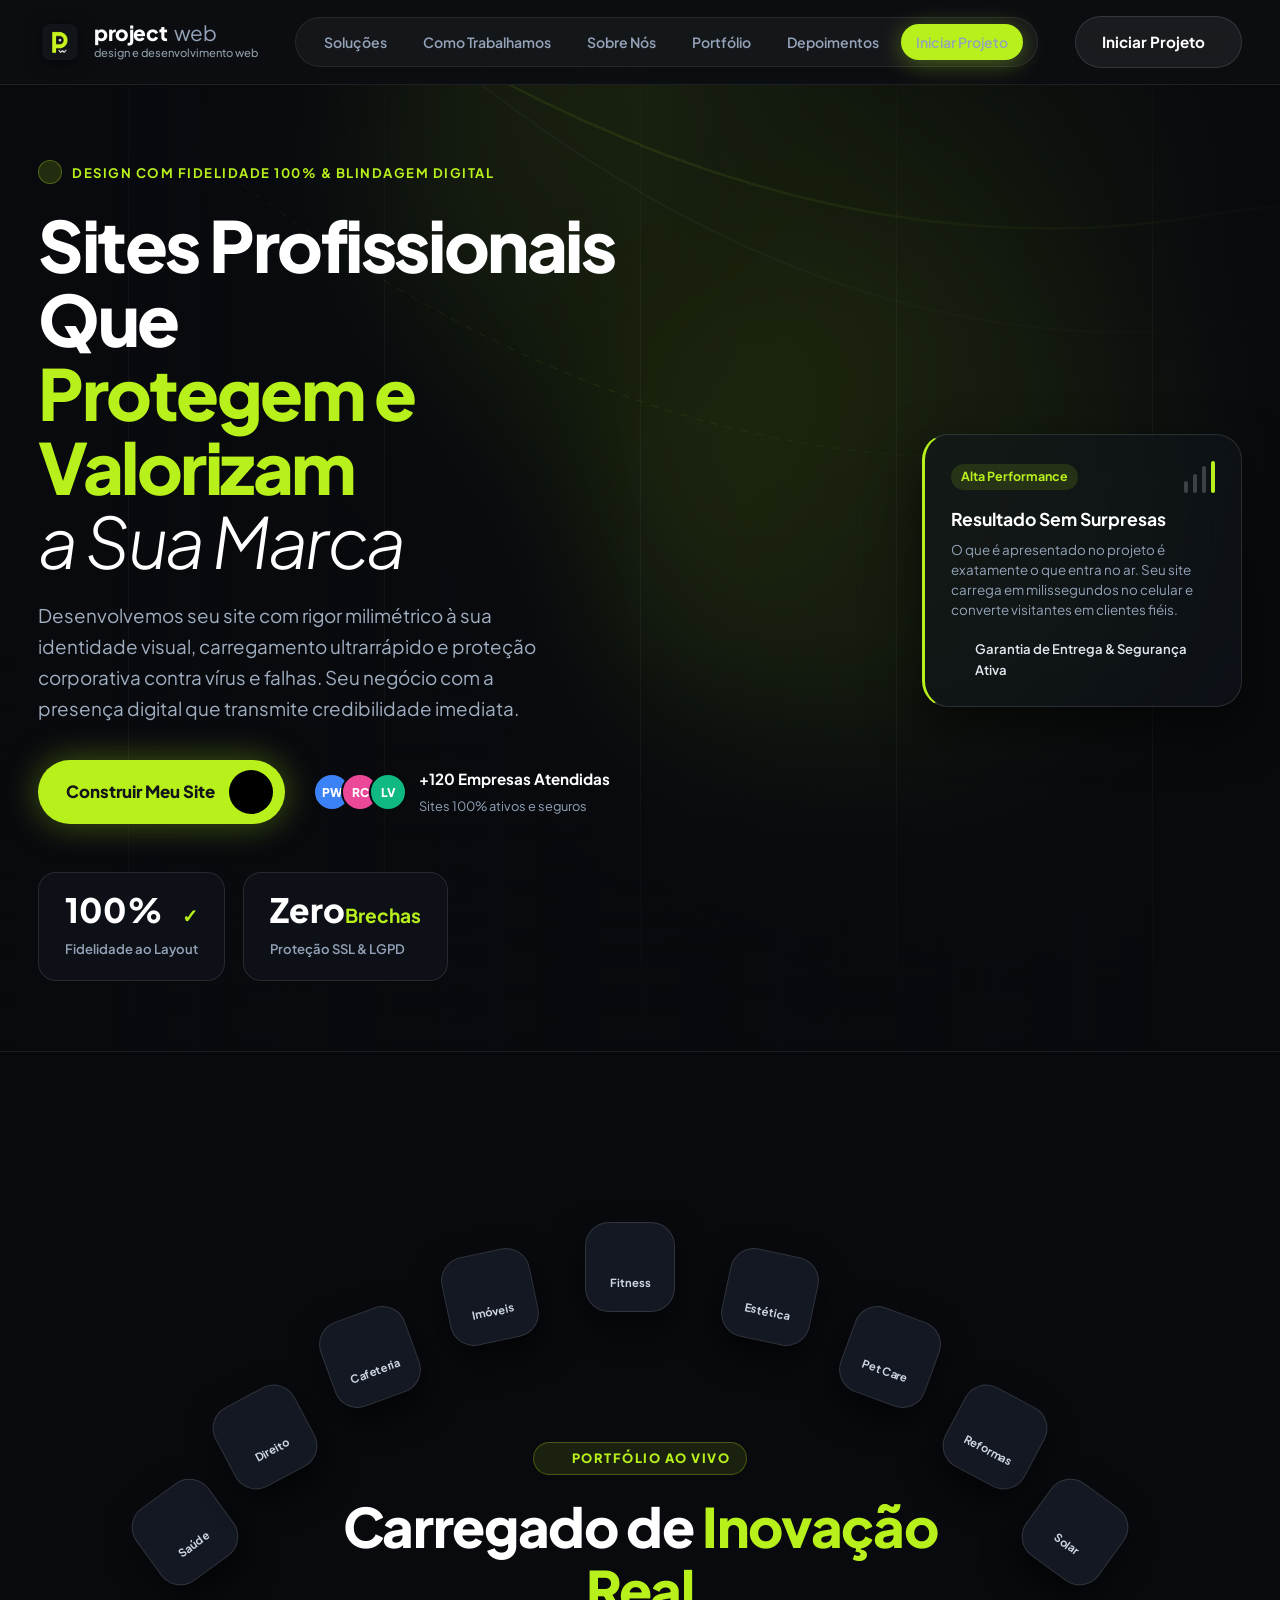
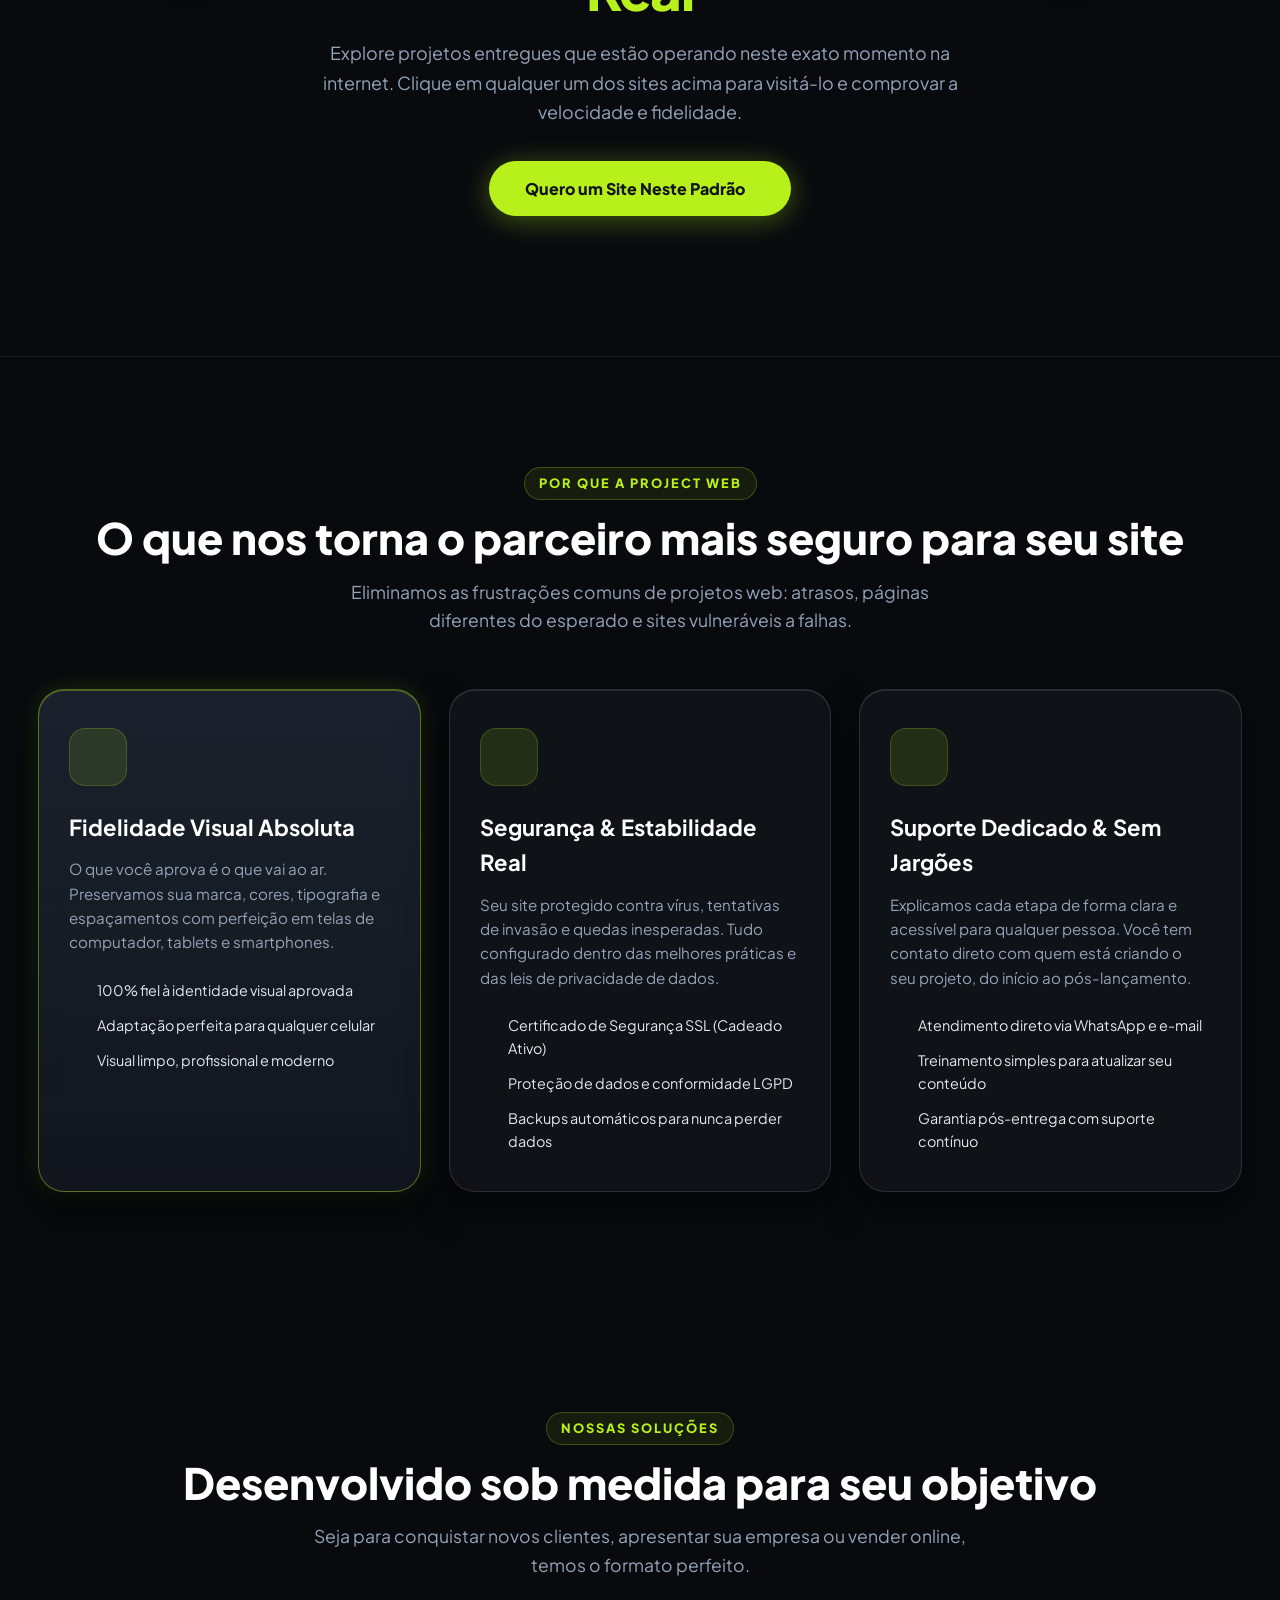
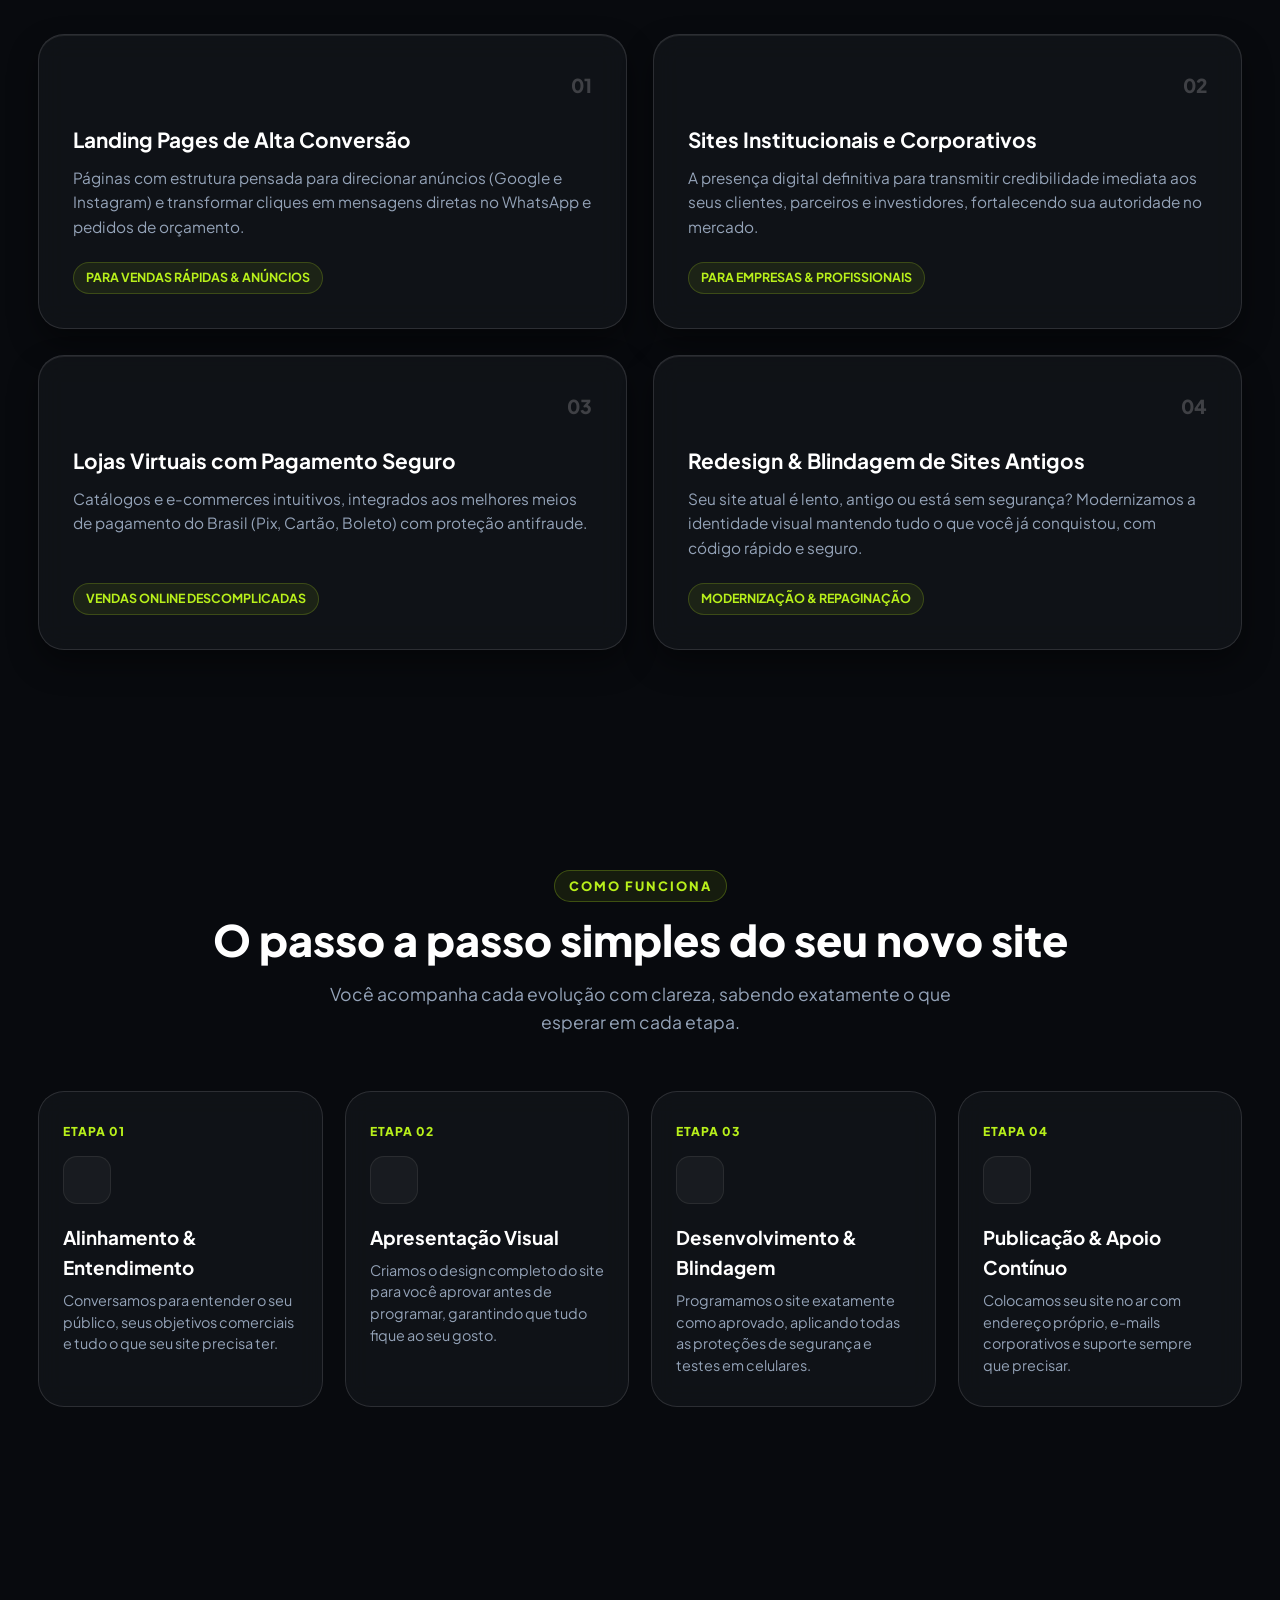
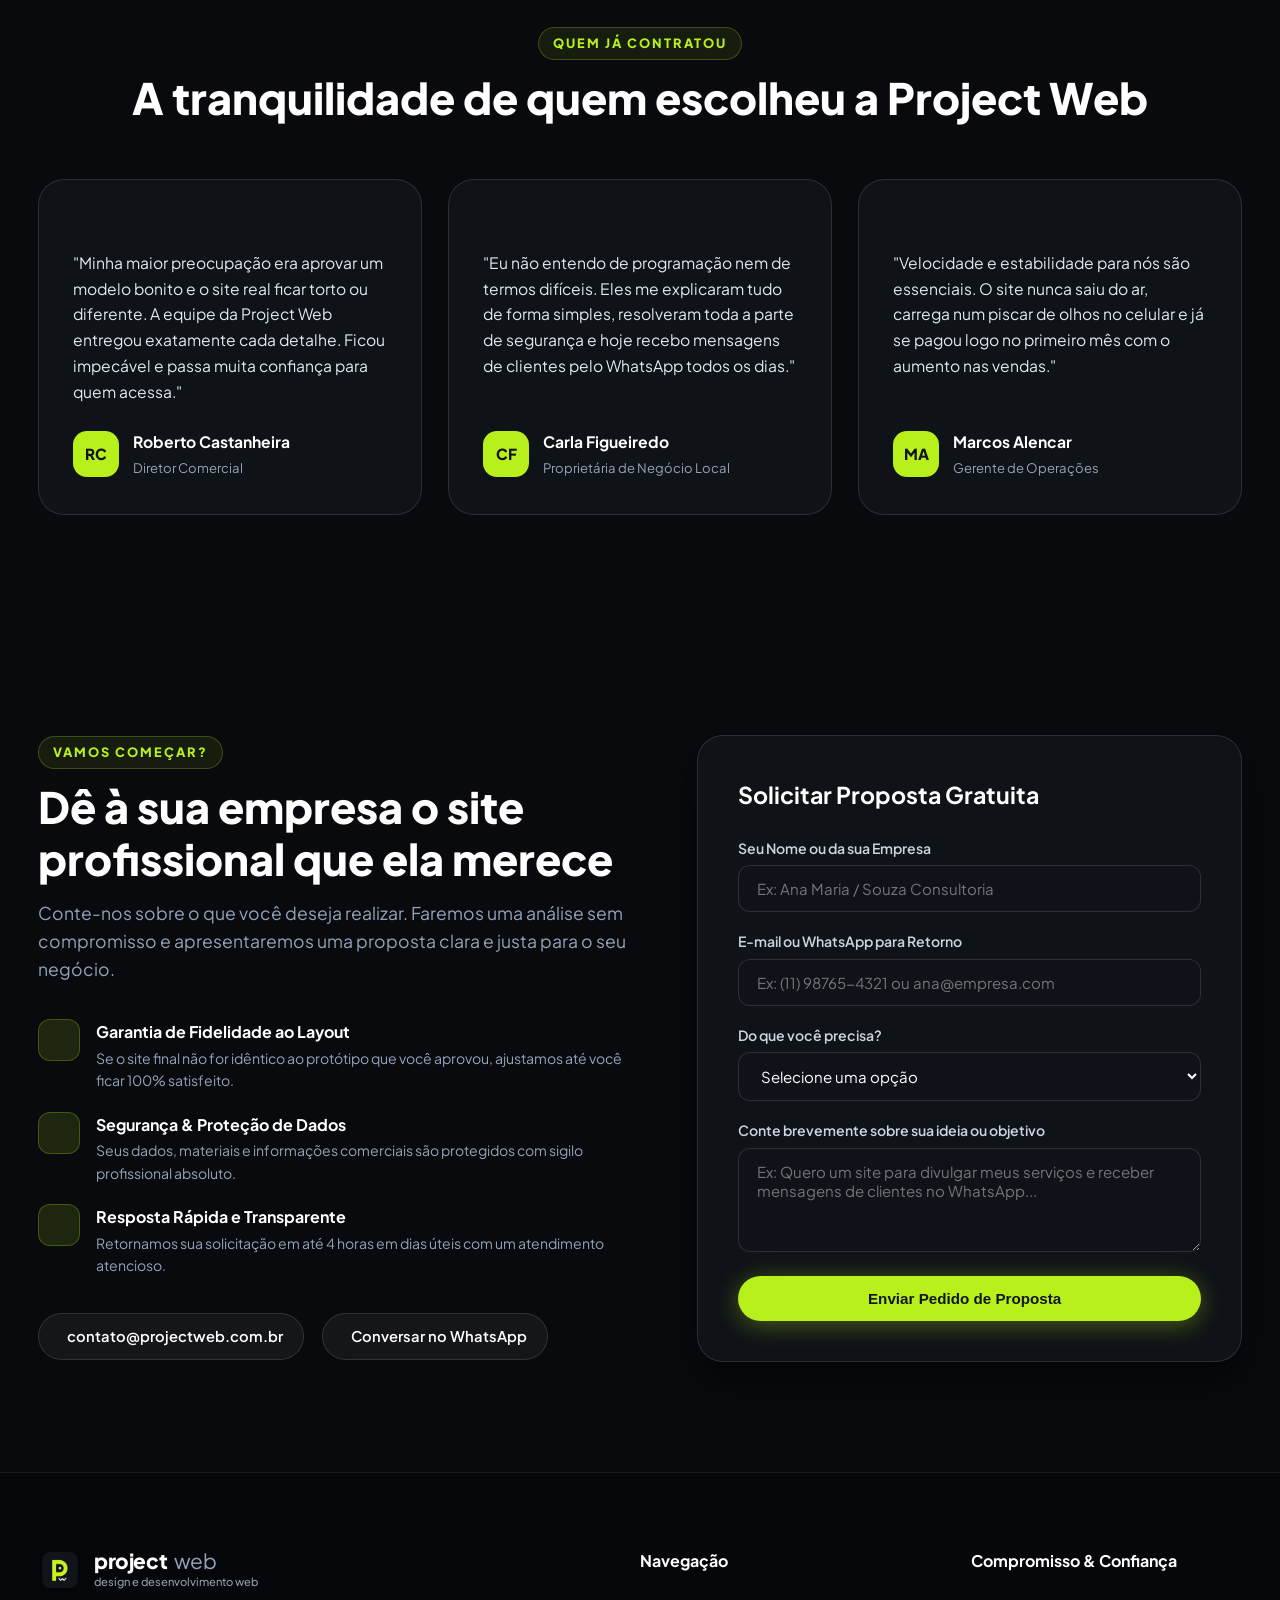
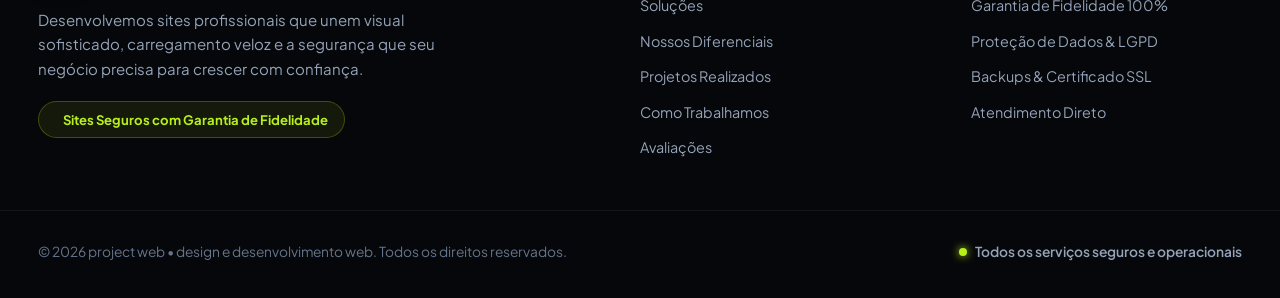
==== index.html @ ffaa4747 "Initial commit: project web portfolio and interactive demos" ====
<!DOCTYPE html>
<html lang="pt-BR">
<head>
  <meta charset="UTF-8">
  <meta name="viewport" content="width=device-width, initial-scale=1.0">
  <title>project web | design e desenvolvimento web</title>
  <meta name="description" content="Project Web - Sites e plataformas com alta performance, fidelidade visual e segurança.">
  <link rel="icon" type="image/png" href="logo.png">
  <link rel="preconnect" href="https://fonts.googleapis.com">
  <link rel="preconnect" href="https://fonts.gstatic.com" crossorigin>
  <link href="https://fonts.googleapis.com/css2?family=Plus+Jakarta+Sans:ital,wght@0,300;0,400;0,500;0,600;0,700;0,800;1,300;1,400&display=swap" rel="stylesheet">
  <link rel="stylesheet" href="style.css">
  <script src="https://unpkg.com/lucide@latest"></script>
</head>
<body>
  <header class="navbar">
    <div class="container nav-container">
      <a href="#" class="brand-logo">
        <div class="logo-badge">
          <img src="logo.png" alt="project web logo">
        </div>
        <div class="logo-info">
          <span class="logo-title">project <span>web</span></span>
          <span class="logo-sub">design e desenvolvimento web</span>
        </div>
      </a>

      <nav class="nav-pill-group" id="navMenu">
        <a href="#solucoes">Soluções</a>
        <a href="#metodologia">Como Trabalhamos</a>
        <a href="#compromisso">Sobre Nós</a>
        <a href="#sites-reais">Portfólio</a>
        <a href="#depoimentos">Depoimentos</a>
        <a href="#contato" class="btn btn-lime mobile-only">Iniciar Projeto</a>
      </nav>

      <div class="nav-actions">
        <a href="#contato" class="btn btn-glass desktop-only">
          <span>Iniciar Projeto</span>
          <i data-lucide="arrow-up-right"></i>
        </a>
        <button class="mobile-toggle" id="mobileToggle" aria-label="Abrir Menu">
          <i data-lucide="menu"></i>
        </button>
      </div>
    </div>
  </header>

  <main>
    <section class="hero-flux-section">
      <div class="hero-flux-bg"></div>
      <div class="flux-vertical-lines">
        <div class="v-line"></div>
        <div class="v-line"></div>
        <div class="v-line"></div>
        <div class="v-line"></div>
        <div class="v-line"></div>
      </div>

      <div class="container hero-flux-container">
        <div class="hero-left-column">
          <div class="hero-tag-pill">
            <span class="tag-icon-circle"><i data-lucide="shield-check" style="width: 14px; height: 14px;"></i></span>
            <span>Design com Fidelidade 100% & Blindagem Digital</span>
          </div>

          <h1 class="hero-big-title">
            Sites Profissionais Que <br>
            <span class="text-lime">Protegem e Valorizam</span> <br>
            <span class="italic-accent">a Sua Marca</span>
          </h1>

          <p class="hero-flux-desc">
            Desenvolvemos seu site com rigor milimétrico à sua identidade visual, carregamento ultrarrápido e proteção corporativa contra vírus e falhas. Seu negócio com a presença digital que transmite credibilidade imediata.
          </p>

          <div class="hero-cta-row">
            <a href="#contato" class="btn-flux-primary">
              <span>Construir Meu Site</span>
              <span class="btn-flux-arrow">
                <i data-lucide="arrow-up-right"></i>
              </span>
            </a>

            <div class="clients-badge">
              <div class="avatar-stack">
                <div class="avatar-mini av-1">PW</div>
                <div class="avatar-mini av-2">RC</div>
                <div class="avatar-mini av-3">LV</div>
              </div>
              <div class="clients-badge-text">
                <strong>+120 Empresas Atendidas</strong>
                <span>Sites 100% ativos e seguros</span>
              </div>
            </div>
          </div>

          <div class="hero-flux-stats">
            <div class="flux-stat-card">
              <div class="stat-head">
                <span class="stat-val">100%</span>
                <span class="stat-symbol">✓</span>
              </div>
              <span class="stat-sub">Fidelidade ao Layout</span>
            </div>

            <div class="flux-stat-card">
              <div class="stat-head">
                <span class="stat-val">Zero</span>
                <span class="stat-symbol">Brechas</span>
              </div>
              <span class="stat-sub">Proteção SSL & LGPD</span>
            </div>
          </div>
        </div>

        <div class="hero-right-column">
          <div class="floating-impact-card">
            <div class="impact-header">
              <span class="impact-badge">Alta Performance</span>
              <div class="impact-bars">
                <div class="bar b-1"></div>
                <div class="bar b-2"></div>
                <div class="bar b-3"></div>
                <div class="bar b-4"></div>
              </div>
            </div>
            <h4>Resultado Sem Surpresas</h4>
            <p>O que é apresentado no projeto é exatamente o que entra no ar. Seu site carrega em milissegundos no celular e converte visitantes em clientes fiéis.</p>
            <div class="impact-indicator">
              <i data-lucide="shield-check" class="text-lime" style="width: 16px; height: 16px;"></i>
              <span>Garantia de Entrega & Segurança Ativa</span>
            </div>
          </div>
        </div>
      </div>
    </section>

    <canvas id="interactiveFluidCanvas"></canvas>

    <section id="sites-reais" class="arc-showcase-section">
      <div class="container arc-wrapper">
        <div class="arc-carousel" id="arcCarousel">
          <a href="exemplos/saude.html" target="_blank" rel="noopener noreferrer" class="arc-item" data-slot="1" style="top: 290px; left: 30px; transform: rotate(-36deg);">
            <img src="" alt="Saúde & Odontologia" id="arc-img-1">
            <div class="slot-placeholder">
              <i data-lucide="smile"></i>
              <span>Saúde</span>
            </div>
            <span class="item-tooltip">Ver Consultório Odonto ↗</span>
          </a>

          <a href="exemplos/advocacia.html" target="_blank" rel="noopener noreferrer" class="arc-item" data-slot="2" style="top: 195px; left: 110px; transform: rotate(-28deg);">
            <img src="" alt="Advocacia" id="arc-img-2">
            <div class="slot-placeholder">
              <i data-lucide="scale"></i>
              <span>Direito</span>
            </div>
            <span class="item-tooltip">Ver Advocacia & Consultoria ↗</span>
          </a>

          <a href="exemplos/gastronomia.html" target="_blank" rel="noopener noreferrer" class="arc-item" data-slot="3" style="top: 115px; left: 215px; transform: rotate(-20deg);">
            <img src="" alt="Gastronomia & Café" id="arc-img-3">
            <div class="slot-placeholder">
              <i data-lucide="coffee"></i>
              <span>Cafeteria</span>
            </div>
            <span class="item-tooltip">Ver Cafeteria Artesanal ↗</span>
          </a>

          <a href="exemplos/imoveis.html" target="_blank" rel="noopener noreferrer" class="arc-item" data-slot="4" style="top: 55px; left: 335px; transform: rotate(-12deg);">
            <img src="" alt="Imóveis" id="arc-img-4">
            <div class="slot-placeholder">
              <i data-lucide="building"></i>
              <span>Imóveis</span>
            </div>
            <span class="item-tooltip">Ver Imobiliária ↗</span>
          </a>

          <a href="exemplos/fitness.html" target="_blank" rel="noopener noreferrer" class="arc-item" data-slot="5" style="top: 25px; left: 475px; transform: rotate(0deg);">
            <img src="" alt="Fitness & Saúde" id="arc-img-5">
            <div class="slot-placeholder">
              <i data-lucide="activity"></i>
              <span>Fitness</span>
            </div>
            <span class="item-tooltip">Ver Academia & Clube Fit ↗</span>
          </a>

          <a href="exemplos/estetica.html" target="_blank" rel="noopener noreferrer" class="arc-item" data-slot="6" style="top: 55px; left: 615px; transform: rotate(12deg);">
            <img src="" alt="Estética & Beleza" id="arc-img-6">
            <div class="slot-placeholder">
              <i data-lucide="sparkles"></i>
              <span>Estética</span>
            </div>
            <span class="item-tooltip">Ver Clínica de Estética ↗</span>
          </a>

          <a href="exemplos/veterinaria.html" target="_blank" rel="noopener noreferrer" class="arc-item" data-slot="7" style="top: 115px; left: 735px; transform: rotate(20deg);">
            <img src="" alt="Veterinária & Pet" id="arc-img-7">
            <div class="slot-placeholder">
              <i data-lucide="dog"></i>
              <span>Pet Care</span>
            </div>
            <span class="item-tooltip">Ver Veterinária & Pet ↗</span>
          </a>

          <a href="exemplos/construcao.html" target="_blank" rel="noopener noreferrer" class="arc-item" data-slot="8" style="top: 195px; left: 840px; transform: rotate(28deg);">
            <img src="" alt="Construção Civil" id="arc-img-8">
            <div class="slot-placeholder">
              <i data-lucide="hammer"></i>
              <span>Reformas</span>
            </div>
            <span class="item-tooltip">Ver Engenharia & Reformas ↗</span>
          </a>

          <a href="exemplos/solar.html" target="_blank" rel="noopener noreferrer" class="arc-item" data-slot="9" style="top: 290px; left: 920px; transform: rotate(36deg);">
            <img src="" alt="Energia Solar" id="arc-img-9">
            <div class="slot-placeholder">
              <i data-lucide="sun"></i>
              <span>Solar</span>
            </div>
            <span class="item-tooltip">Ver Energia Solar ↗</span>
          </a>
        </div>

        <div class="arc-center-content">
          <div class="arc-tag">
            <i data-lucide="sparkles" style="width: 14px; height: 14px;"></i>
            <span>PORTFÓLIO AO VIVO</span>
          </div>
          <h2 class="arc-title">Carregado de <span class="text-lime">Inovação Real</span></h2>
          <p class="arc-desc">
            Explore projetos entregues que estão operando neste exato momento na internet. Clique em qualquer um dos sites acima para visitá-lo e comprovar a velocidade e fidelidade.
          </p>
          <a href="#contato" class="btn-arc-cta">
            <span>Quero um Site Neste Padrão</span>
            <i data-lucide="arrow-up-right"></i>
          </a>
        </div>
      </div>
    </section>

    <section id="compromisso" class="section">
      <div class="container">
        <div class="section-header text-center">
          <span class="section-tag">POR QUE A PROJECT WEB</span>
          <h2 class="section-title">O que nos torna o parceiro mais seguro para seu site</h2>
          <p class="section-desc">Eliminamos as frustrações comuns de projetos web: atrasos, páginas diferentes do esperado e sites vulneráveis a falhas.</p>
        </div>

        <div class="pillars-grid">
          <div class="pillar-card pillar-featured">
            <div class="card-icon">
              <i data-lucide="layout-grid"></i>
            </div>
            <h3>Fidelidade Visual Absoluta</h3>
            <p>O que você aprova é o que vai ao ar. Preservamos sua marca, cores, tipografia e espaçamentos com perfeição em telas de computador, tablets e smartphones.</p>
            <ul class="check-list">
              <li><i data-lucide="check"></i> 100% fiel à identidade visual aprovada</li>
              <li><i data-lucide="check"></i> Adaptação perfeita para qualquer celular</li>
              <li><i data-lucide="check"></i> Visual limpo, profissional e moderno</li>
            </ul>
          </div>

          <div class="pillar-card">
            <div class="card-icon">
              <i data-lucide="shield-check"></i>
            </div>
            <h3>Segurança & Estabilidade Real</h3>
            <p>Seu site protegido contra vírus, tentativas de invasão e quedas inesperadas. Tudo configurado dentro das melhores práticas e das leis de privacidade de dados.</p>
            <ul class="check-list">
              <li><i data-lucide="check"></i> Certificado de Segurança SSL (Cadeado Ativo)</li>
              <li><i data-lucide="check"></i> Proteção de dados e conformidade LGPD</li>
              <li><i data-lucide="check"></i> Backups automáticos para nunca perder dados</li>
            </ul>
          </div>

          <div class="pillar-card">
            <div class="card-icon">
              <i data-lucide="headphones"></i>
            </div>
            <h3>Suporte Dedicado & Sem Jargões</h3>
            <p>Explicamos cada etapa de forma clara e acessível para qualquer pessoa. Você tem contato direto com quem está criando o seu projeto, do início ao pós-lançamento.</p>
            <ul class="check-list">
              <li><i data-lucide="check"></i> Atendimento direto via WhatsApp e e-mail</li>
              <li><i data-lucide="check"></i> Treinamento simples para atualizar seu conteúdo</li>
              <li><i data-lucide="check"></i> Garantia pós-entrega com suporte contínuo</li>
            </ul>
          </div>
        </div>
      </div>
    </section>

    <section id="solucoes" class="section">
      <div class="container">
        <div class="section-header text-center">
          <span class="section-tag">NOSSAS SOLUÇÕES</span>
          <h2 class="section-title">Desenvolvido sob medida para seu objetivo</h2>
          <p class="section-desc">Seja para conquistar novos clientes, apresentar sua empresa ou vender online, temos o formato perfeito.</p>
        </div>

        <div class="solutions-grid">
          <div class="solution-box">
            <div class="solution-head">
              <i data-lucide="mouse-pointer-click" class="sol-icon"></i>
              <span class="sol-num">01</span>
            </div>
            <h4>Landing Pages de Alta Conversão</h4>
            <p>Páginas com estrutura pensada para direcionar anúncios (Google e Instagram) e transformar cliques em mensagens diretas no WhatsApp e pedidos de orçamento.</p>
            <span class="solution-tag">Para Vendas Rápidas & Anúncios</span>
          </div>

          <div class="solution-box">
            <div class="solution-head">
              <i data-lucide="briefcase" class="sol-icon"></i>
              <span class="sol-num">02</span>
            </div>
            <h4>Sites Institucionais e Corporativos</h4>
            <p>A presença digital definitiva para transmitir credibilidade imediata aos seus clientes, parceiros e investidores, fortalecendo sua autoridade no mercado.</p>
            <span class="solution-tag">Para Empresas & Profissionais</span>
          </div>

          <div class="solution-box">
            <div class="solution-head">
              <i data-lucide="shopping-cart" class="sol-icon"></i>
              <span class="sol-num">03</span>
            </div>
            <h4>Lojas Virtuais com Pagamento Seguro</h4>
            <p>Catálogos e e-commerces intuitivos, integrados aos melhores meios de pagamento do Brasil (Pix, Cartão, Boleto) com proteção antifraude.</p>
            <span class="solution-tag">Vendas Online Descomplicadas</span>
          </div>

          <div class="solution-box">
            <div class="solution-head">
              <i data-lucide="refresh-cw" class="sol-icon"></i>
              <span class="sol-num">04</span>
            </div>
            <h4>Redesign & Blindagem de Sites Antigos</h4>
            <p>Seu site atual é lento, antigo ou está sem segurança? Modernizamos a identidade visual mantendo tudo o que você já conquistou, com código rápido e seguro.</p>
            <span class="solution-tag">Modernização & Repaginação</span>
          </div>
        </div>
      </div>
    </section>



    <section id="metodologia" class="section">
      <div class="container">
        <div class="section-header text-center">
          <span class="section-tag">COMO FUNCIONA</span>
          <h2 class="section-title">O passo a passo simples do seu novo site</h2>
          <p class="section-desc">Você acompanha cada evolução com clareza, sabendo exatamente o que esperar em cada etapa.</p>
        </div>

        <div class="steps-container">
          <div class="method-card">
            <div class="step-label">Etapa 01</div>
            <div class="step-ico"><i data-lucide="message-square"></i></div>
            <h4>Alinhamento & Entendimento</h4>
            <p>Conversamos para entender o seu público, seus objetivos comerciais e tudo o que seu site precisa ter.</p>
          </div>

          <div class="method-card">
            <div class="step-label">Etapa 02</div>
            <div class="step-ico"><i data-lucide="palette"></i></div>
            <h4>Apresentação Visual</h4>
            <p>Criamos o design completo do site para você aprovar antes de programar, garantindo que tudo fique ao seu gosto.</p>
          </div>

          <div class="method-card">
            <div class="step-label">Etapa 03</div>
            <div class="step-ico"><i data-lucide="code-2"></i></div>
            <h4>Desenvolvimento & Blindagem</h4>
            <p>Programamos o site exatamente como aprovado, aplicando todas as proteções de segurança e testes em celulares.</p>
          </div>

          <div class="method-card">
            <div class="step-label">Etapa 04</div>
            <div class="step-ico"><i data-lucide="globe"></i></div>
            <h4>Publicação & Apoio Contínuo</h4>
            <p>Colocamos seu site no ar com endereço próprio, e-mails corporativos e suporte sempre que precisar.</p>
          </div>
        </div>
      </div>
    </section>

    <section id="depoimentos" class="section">
      <div class="container">
        <div class="section-header text-center">
          <span class="section-tag">QUEM JÁ CONTRATOU</span>
          <h2 class="section-title">A tranquilidade de quem escolheu a Project Web</h2>
        </div>

        <div class="reviews-grid">
          <div class="review-box">
            <div class="review-stars">
              <i data-lucide="star"></i><i data-lucide="star"></i><i data-lucide="star"></i><i data-lucide="star"></i><i data-lucide="star"></i>
            </div>
            <p class="review-text">
              "Minha maior preocupação era aprovar um modelo bonito e o site real ficar torto ou diferente. A equipe da Project Web entregou exatamente cada detalhe. Ficou impecável e passa muita confiança para quem acessa."
            </p>
            <div class="client-profile">
              <div class="client-avatar">RC</div>
              <div>
                <strong>Roberto Castanheira</strong>
                <span>Diretor Comercial</span>
              </div>
            </div>
          </div>

          <div class="review-box">
            <div class="review-stars">
              <i data-lucide="star"></i><i data-lucide="star"></i><i data-lucide="star"></i><i data-lucide="star"></i><i data-lucide="star"></i>
            </div>
            <p class="review-text">
              "Eu não entendo de programação nem de termos difíceis. Eles me explicaram tudo de forma simples, resolveram toda a parte de segurança e hoje recebo mensagens de clientes pelo WhatsApp todos os dias."
            </p>
            <div class="client-profile">
              <div class="client-avatar">CF</div>
              <div>
                <strong>Carla Figueiredo</strong>
                <span>Proprietária de Negócio Local</span>
              </div>
            </div>
          </div>

          <div class="review-box">
            <div class="review-stars">
              <i data-lucide="star"></i><i data-lucide="star"></i><i data-lucide="star"></i><i data-lucide="star"></i><i data-lucide="star"></i>
            </div>
            <p class="review-text">
              "Velocidade e estabilidade para nós são essenciais. O site nunca saiu do ar, carrega num piscar de olhos no celular e já se pagou logo no primeiro mês com o aumento nas vendas."
            </p>
            <div class="client-profile">
              <div class="client-avatar">MA</div>
              <div>
                <strong>Marcos Alencar</strong>
                <span>Gerente de Operações</span>
              </div>
            </div>
          </div>
        </div>
      </div>
    </section>

    <section id="contato" class="section">
      <div class="container contact-wrapper">
        <div class="contact-pitch">
          <span class="section-tag">VAMOS COMEÇAR?</span>
          <h2 class="section-title">Dê à sua empresa o site profissional que ela merece</h2>
          <p class="section-desc">
            Conte-nos sobre o que você deseja realizar. Faremos uma análise sem compromisso e apresentaremos uma proposta clara e justa para o seu negócio.
          </p>

          <div class="guarantee-badges">
            <div class="badge-item">
              <div class="badge-ico"><i data-lucide="shield-check"></i></div>
              <div>
                <strong>Garantia de Fidelidade ao Layout</strong>
                <p>Se o site final não for idêntico ao protótipo que você aprovou, ajustamos até você ficar 100% satisfeito.</p>
              </div>
            </div>

            <div class="badge-item">
              <div class="badge-ico"><i data-lucide="lock"></i></div>
              <div>
                <strong>Segurança & Proteção de Dados</strong>
                <p>Seus dados, materiais e informações comerciais são protegidos com sigilo profissional absoluto.</p>
              </div>
            </div>

            <div class="badge-item">
              <div class="badge-ico"><i data-lucide="clock"></i></div>
              <div>
                <strong>Resposta Rápida e Transparente</strong>
                <p>Retornamos sua solicitação em até 4 horas em dias úteis com um atendimento atencioso.</p>
              </div>
            </div>
          </div>

          <div class="direct-channels">
            <a href="mailto:contato@projectweb.com.br" class="channel-btn">
              <i data-lucide="mail"></i> contato@projectweb.com.br
            </a>
            <a href="https://wa.me/5511999999999" target="_blank" class="channel-btn">
              <i data-lucide="message-circle"></i> Conversar no WhatsApp
            </a>
          </div>
        </div>

        <div class="form-card">
          <h3 class="form-headline">Solicitar Proposta Gratuita</h3>
          
          <form id="quoteForm">
            <div class="field-group">
              <label for="clientName">Seu Nome ou da sua Empresa</label>
              <input type="text" id="clientName" required placeholder="Ex: Ana Maria / Souza Consultoria">
            </div>

            <div class="field-group">
              <label for="clientContact">E-mail ou WhatsApp para Retorno</label>
              <input type="text" id="clientContact" required placeholder="Ex: (11) 98765-4321 ou ana@empresa.com">
            </div>

            <div class="field-group">
              <label for="projectType">Do que você precisa?</label>
              <select id="projectType" required>
                <option value="" disabled selected>Selecione uma opção</option>
                <option value="landing">Página de Vendas / Landing Page</option>
                <option value="institucional">Site Completo para minha Empresa</option>
                <option value="loja">Loja Virtual / Catálogo Online</option>
                <option value="redesign">Modernizar meu Site Atual</option>
                <option value="duvidas">Ainda não sei, quero orientações</option>
              </select>
            </div>

            <div class="field-group">
              <label for="projectDetails">Conte brevemente sobre sua ideia ou objetivo</label>
              <textarea id="projectDetails" rows="4" placeholder="Ex: Quero um site para divulgar meus serviços e receber mensagens de clientes no WhatsApp..."></textarea>
            </div>

            <button type="submit" class="btn btn-lime btn-block" id="submitBtn">
              <span id="btnLabel">Enviar Pedido de Proposta</span>
              <i data-lucide="send"></i>
            </button>
            <div class="form-notice" id="formNotice"></div>
          </form>
        </div>
      </div>
    </section>
  </main>

  <footer class="footer">
    <div class="container footer-top">
      <div class="footer-brand-area">
        <a href="#" class="brand-logo">
          <div class="logo-badge">
            <img src="logo.png" alt="project web logo">
          </div>
          <div class="logo-info">
            <span class="logo-title">project <span>web</span></span>
            <span class="logo-sub">design e desenvolvimento web</span>
          </div>
        </a>
        <p>Desenvolvemos sites profissionais que unem visual sofisticado, carregamento veloz e a segurança que seu negócio precisa para crescer com confiança.</p>
        <div class="security-tag">
          <i data-lucide="shield-check"></i> Sites Seguros com Garantia de Fidelidade
        </div>
      </div>

      <div class="footer-col">
        <h5>Navegação</h5>
        <ul>
          <li><a href="#solucoes">Soluções</a></li>
          <li><a href="#compromisso">Nossos Diferenciais</a></li>
          <li><a href="#portfolio">Projetos Realizados</a></li>
          <li><a href="#metodologia">Como Trabalhamos</a></li>
          <li><a href="#depoimentos">Avaliações</a></li>
        </ul>
      </div>

      <div class="footer-col">
        <h5>Compromisso & Confiança</h5>
        <ul>
          <li><a href="#contato">Garantia de Fidelidade 100%</a></li>
          <li><a href="#compromisso">Proteção de Dados & LGPD</a></li>
          <li><a href="#compromisso">Backups & Certificado SSL</a></li>
          <li><a href="#contato">Atendimento Direto</a></li>
        </ul>
      </div>
    </div>

    <div class="footer-bottom-bar">
      <div class="container footer-legal">
        <p>&copy; 2026 project web • design e desenvolvimento web. Todos os direitos reservados.</p>
        <div class="system-status">
          <span class="status-dot"></span> Todos os serviços seguros e operacionais
        </div>
      </div>
    </div>
  </footer>

  <script src="script.js"></script>
  <script>
    lucide.createIcons();
  </script>
</body>
</html>
---- style.css ----
:root {
  --color-dark: #12151a;
  --color-darker: #080a0e;
  --color-card: rgba(18, 21, 26, 0.78);
  --color-card-solid: #141820;
  --color-card-hover: rgba(28, 33, 42, 0.9);
  --color-lime: #b8f01b;
  --color-lime-glow: rgba(184, 240, 27, 0.35);
  --color-lime-subtle: rgba(184, 240, 27, 0.12);
  --color-lime-hover: #c4f828;
  --color-cream: #f4f4f0;
  --color-white: #ffffff;
  --color-text-main: #f8fafc;
  --color-text-muted: #94a3b8;
  --color-text-dim: #64748b;
  --border-subtle: rgba(255, 255, 255, 0.08);
  --border-card: rgba(255, 255, 255, 0.12);
  --border-lime: rgba(184, 240, 27, 0.4);
  --font-sans: 'Plus Jakarta Sans', -apple-system, BlinkMacSystemFont, sans-serif;
  --radius-sm: 10px;
  --radius-md: 18px;
  --radius-lg: 24px;
  --radius-card: 26px;
  --radius-full: 9999px;
  --transition: all 0.28s cubic-bezier(0.16, 1, 0.3, 1);
  --shadow-card: 0 16px 36px rgba(0, 0, 0, 0.5);
}

* {
  margin: 0;
  padding: 0;
  box-sizing: border-box;
}

html {
  scroll-behavior: smooth;
}

body {
  background-color: var(--color-darker);
  color: var(--color-text-main);
  font-family: var(--font-sans);
  line-height: 1.6;
  overflow-x: hidden;
  position: relative;
}

.container {
  width: 100%;
  max-width: 1260px;
  margin: 0 auto;
  padding: 0 28px;
  position: relative;
  z-index: 2;
}

.text-lime {
  color: var(--color-lime);
}

.italic-accent {
  font-style: italic;
  font-weight: 300;
  color: #fff;
}

.text-center {
  text-align: center;
}

.navbar {
  position: fixed;
  top: 0;
  left: 0;
  right: 0;
  z-index: 100;
  backdrop-filter: blur(20px);
  background: rgba(8, 10, 14, 0.75);
  border-bottom: 1px solid var(--border-subtle);
  transition: var(--transition);
}

.nav-container {
  display: flex;
  align-items: center;
  justify-content: space-between;
  height: 84px;
}

.brand-logo {
  display: flex;
  align-items: center;
  gap: 12px;
  text-decoration: none;
}

.logo-badge {
  width: 44px;
  height: 44px;
  border-radius: 12px;
  display: flex;
  align-items: center;
  justify-content: center;
  transition: var(--transition);
}

.brand-logo:hover .logo-badge {
  transform: rotate(-3deg) scale(1.08);
}

.logo-badge img {
  width: 100%;
  height: 100%;
  object-fit: contain;
  filter: drop-shadow(0 2px 8px rgba(0,0,0,0.5));
}

.logo-info {
  display: flex;
  flex-direction: column;
}

.logo-title {
  font-size: 1.3rem;
  font-weight: 800;
  color: #fff;
  line-height: 1.1;
  letter-spacing: -0.02em;
}

.logo-title span {
  font-weight: 400;
  color: #94a3b8;
  margin-left: 3px;
}

.logo-sub {
  font-size: 0.7rem;
  color: #8c9ba5;
  font-weight: 500;
}

.nav-pill-group {
  display: flex;
  align-items: center;
  gap: 8px;
  background: rgba(255, 255, 255, 0.04);
  padding: 6px 14px;
  border-radius: var(--radius-full);
  border: 1px solid var(--border-subtle);
}

.nav-pill-group a {
  color: #94a3b8;
  text-decoration: none;
  font-size: 0.88rem;
  font-weight: 600;
  padding: 6px 14px;
  border-radius: var(--radius-full);
  transition: var(--transition);
}

.nav-pill-group a:hover,
.nav-pill-group a.active {
  color: #fff;
  background: rgba(255, 255, 255, 0.08);
}

.nav-actions {
  display: flex;
  align-items: center;
  gap: 14px;
}

.mobile-toggle {
  display: none;
  background: none;
  border: none;
  color: #fff;
  cursor: pointer;
}

.mobile-only {
  display: none;
}

.btn {
  display: inline-flex;
  align-items: center;
  justify-content: center;
  gap: 10px;
  padding: 13px 26px;
  border-radius: var(--radius-full);
  font-weight: 700;
  font-size: 0.95rem;
  text-decoration: none;
  cursor: pointer;
  transition: var(--transition);
  border: 1px solid transparent;
}

.btn-lime {
  background: var(--color-lime);
  color: var(--color-dark);
  box-shadow: 0 4px 24px var(--color-lime-glow);
}

.btn-lime:hover {
  background: var(--color-lime-hover);
  transform: translateY(-2px);
  box-shadow: 0 8px 32px rgba(184, 240, 27, 0.45);
}

.btn-glass {
  background: rgba(255, 255, 255, 0.06);
  color: #fff;
  border: 1px solid var(--border-card);
  backdrop-filter: blur(10px);
}

.btn-glass:hover {
  background: rgba(255, 255, 255, 0.12);
  border-color: rgba(255, 255, 255, 0.3);
  transform: translateY(-2px);
}

.btn-icon-circle {
  width: 44px;
  height: 44px;
  border-radius: 50%;
  background: #fff;
  color: var(--color-dark);
  display: flex;
  align-items: center;
  justify-content: center;
  transition: var(--transition);
}

.btn-lime:hover .btn-icon-circle {
  transform: rotate(45deg);
}

.btn-lg {
  padding: 14px 28px;
  font-size: 1rem;
}

.btn-block {
  width: 100%;
}

.hero-flux-section {
  position: relative;
  min-height: 100vh;
  padding-top: 140px;
  padding-bottom: 70px;
  display: flex;
  flex-direction: column;
  justify-content: space-between;
  overflow: hidden;
  background-color: #080a0e;
}

.hero-flux-bg {
  position: absolute;
  inset: 0;
  background-image: 
    linear-gradient(to right, rgba(8, 10, 14, 0.95) 0%, rgba(8, 10, 14, 0.65) 50%, rgba(8, 10, 14, 0.96) 100%),
    linear-gradient(to top, rgba(8, 10, 14, 1) 0%, transparent 40%),
    url('fluid-bg.svg');
  background-size: cover;
  background-position: center center;
  opacity: 0.95;
  z-index: 1;
  animation: fluidPulse 12s ease-in-out infinite alternate;
}

@keyframes fluidPulse {
  0% {
    transform: scale(1) translate(0, 0);
  }
  100% {
    transform: scale(1.04) translate(-10px, 10px);
  }
}

.flux-vertical-lines {
  position: absolute;
  inset: 0;
  display: flex;
  justify-content: space-around;
  pointer-events: none;
  z-index: 1;
}

.v-line {
  width: 1px;
  height: 100%;
  background: linear-gradient(to bottom, transparent, rgba(255, 255, 255, 0.04) 30%, rgba(255, 255, 255, 0.04) 70%, transparent);
}

.hero-flux-container {
  display: grid;
  grid-template-columns: 1.15fr 0.85fr;
  align-items: center;
  gap: 40px;
  margin-top: 20px;
  position: relative;
  z-index: 2;
}

.hero-left-column {
  max-width: 680px;
}

.hero-tag-pill {
  display: inline-flex;
  align-items: center;
  gap: 10px;
  font-size: 0.82rem;
  font-weight: 700;
  color: var(--color-lime);
  text-transform: uppercase;
  letter-spacing: 1.5px;
  margin-bottom: 24px;
}

.tag-icon-circle {
  width: 24px;
  height: 24px;
  border-radius: 50%;
  background: rgba(184, 240, 27, 0.15);
  border: 1px solid rgba(184, 240, 27, 0.3);
  display: flex;
  align-items: center;
  justify-content: center;
  color: var(--color-lime);
}

.hero-big-title {
  font-size: 4.4rem;
  font-weight: 800;
  line-height: 1.05;
  letter-spacing: -0.035em;
  color: #fff;
  margin-bottom: 22px;
}

.hero-flux-desc {
  font-size: 1.18rem;
  color: #a0aec0;
  line-height: 1.65;
  max-width: 540px;
  margin-bottom: 36px;
}

.hero-cta-row {
  display: flex;
  align-items: center;
  gap: 28px;
  margin-bottom: 48px;
  flex-wrap: wrap;
}

.btn-flux-primary {
  display: inline-flex;
  align-items: center;
  gap: 14px;
  background: var(--color-lime);
  color: var(--color-dark);
  font-size: 1.05rem;
  font-weight: 800;
  padding: 10px 12px 10px 28px;
  border-radius: var(--radius-full);
  text-decoration: none;
  box-shadow: 0 0 35px var(--color-lime-glow);
  transition: var(--transition);
}

.btn-flux-primary:hover {
  background: var(--color-lime-hover);
  transform: translateY(-3px);
  box-shadow: 0 0 50px rgba(184, 240, 27, 0.6);
}

.btn-flux-arrow {
  width: 44px;
  height: 44px;
  border-radius: 50%;
  background: #000;
  color: #fff;
  display: flex;
  align-items: center;
  justify-content: center;
  transition: var(--transition);
}

.btn-flux-primary:hover .btn-flux-arrow {
  transform: rotate(45deg);
  background: #12151a;
}

.clients-badge {
  display: flex;
  align-items: center;
  gap: 12px;
}

.avatar-stack {
  display: flex;
  align-items: center;
}

.avatar-mini {
  width: 38px;
  height: 38px;
  border-radius: 50%;
  border: 2px solid #080a0e;
  margin-left: -10px;
  display: flex;
  align-items: center;
  justify-content: center;
  font-size: 0.75rem;
  font-weight: 800;
  color: #fff;
}
.avatar-mini:first-child {
  margin-left: 0;
}
.av-1 { background: #3b82f6; }
.av-2 { background: #ec4899; }
.av-3 { background: #10b981; }

.clients-badge-text strong {
  display: block;
  font-size: 0.95rem;
  color: #fff;
  font-weight: 700;
}
.clients-badge-text span {
  font-size: 0.8rem;
  color: #94a3b8;
}

.hero-flux-stats {
  display: flex;
  gap: 18px;
  flex-wrap: wrap;
}

.flux-stat-card {
  background: rgba(18, 22, 30, 0.65);
  border: 1px solid rgba(255, 255, 255, 0.1);
  backdrop-filter: blur(14px);
  padding: 20px 26px;
  border-radius: var(--radius-md);
  min-width: 170px;
  transition: var(--transition);
}

.flux-stat-card:hover {
  border-color: var(--border-lime);
  transform: translateY(-3px);
  background: rgba(22, 28, 38, 0.85);
}

.stat-head {
  display: flex;
  justify-content: space-between;
  align-items: baseline;
  margin-bottom: 4px;
}

.stat-val {
  font-size: 2.1rem;
  font-weight: 800;
  color: #fff;
  line-height: 1;
}

.stat-symbol {
  color: var(--color-lime);
  font-size: 1.2rem;
  font-weight: 700;
}

.stat-sub {
  font-size: 0.82rem;
  font-weight: 600;
  color: #94a3b8;
}

.hero-right-column {
  display: flex;
  justify-content: flex-end;
}

.floating-impact-card {
  background: rgba(18, 22, 30, 0.55);
  border: 1px solid rgba(255, 255, 255, 0.12);
  backdrop-filter: blur(20px);
  border-radius: var(--radius-card);
  padding: 26px;
  max-width: 320px;
  box-shadow: 0 20px 50px rgba(0, 0, 0, 0.6);
  border-left: 3px solid var(--color-lime);
}

.impact-header {
  display: flex;
  justify-content: space-between;
  align-items: center;
  margin-bottom: 12px;
}

.impact-badge {
  font-size: 0.78rem;
  font-weight: 700;
  color: var(--color-lime);
  background: rgba(184, 240, 27, 0.12);
  padding: 3px 10px;
  border-radius: var(--radius-full);
}

.impact-bars {
  display: flex;
  align-items: flex-end;
  gap: 5px;
  height: 32px;
}

.bar {
  width: 4px;
  background: rgba(255, 255, 255, 0.2);
  border-radius: 2px;
}
.b-1 { height: 40%; }
.b-2 { height: 60%; }
.b-3 { height: 85%; }
.b-4 { height: 100%; background: var(--color-lime); }

.floating-impact-card h4 {
  font-size: 1.1rem;
  font-weight: 700;
  color: #fff;
  margin-bottom: 6px;
}

.floating-impact-card p {
  font-size: 0.84rem;
  color: #94a3b8;
  line-height: 1.5;
  margin-bottom: 18px;
}

.impact-indicator {
  display: flex;
  align-items: center;
  gap: 8px;
  font-size: 0.82rem;
  color: #e2e8f0;
  font-weight: 600;
}

.hero-partners-bar {
  margin-top: 50px;
  position: relative;
  z-index: 2;
  border-top: 1px solid rgba(255, 255, 255, 0.06);
  padding-top: 30px;
}

.partners-inner {
  display: flex;
  align-items: center;
  justify-content: space-between;
  flex-wrap: wrap;
  gap: 24px;
}

.partners-label {
  font-size: 0.82rem;
  font-weight: 700;
  text-transform: uppercase;
  letter-spacing: 1px;
  color: #64748b;
}

.partner-logo {
  display: flex;
  align-items: center;
  gap: 8px;
  font-size: 1.05rem;
  font-weight: 700;
  color: #cbd5e1;
  opacity: 0.7;
  transition: var(--transition);
}

.partner-logo:hover {
  opacity: 1;
  color: var(--color-lime);
}

#interactiveFluidCanvas {
  position: fixed;
  top: 0;
  left: 0;
  width: 100vw;
  height: 100vh;
  pointer-events: none;
  z-index: 1;
  opacity: 0;
  transition: opacity 0.5s ease;
}

.arc-showcase-section {
  position: relative;
  padding: 130px 0 110px;
  background: transparent;
  overflow: hidden;
  text-align: center;
  border-top: 1px solid var(--border-subtle);
  border-bottom: 1px solid var(--border-subtle);
  z-index: 2;
}

.arc-wrapper {
  position: relative;
  width: 100%;
  max-width: 1200px;
  margin: 0 auto;
  min-height: 620px;
  display: flex;
  flex-direction: column;
  justify-content: flex-end;
  align-items: center;
}

.arc-carousel {
  position: absolute;
  top: 15px;
  left: 50%;
  transform: translateX(-50%);
  width: 1060px;
  height: 480px;
  pointer-events: auto;
}

.arc-item {
  position: absolute;
  width: 90px;
  height: 90px;
  border-radius: 24px;
  background: #141822;
  border: 1.5px solid rgba(255, 255, 255, 0.12);
  display: flex;
  flex-direction: column;
  align-items: center;
  justify-content: center;
  text-decoration: none;
  cursor: pointer;
  box-shadow: 0 14px 30px rgba(0, 0, 0, 0.6);
  transition: transform 0.3s cubic-bezier(0.16, 1, 0.3, 1), border-color 0.3s, box-shadow 0.3s;
  overflow: hidden;
  z-index: 5;
}

.arc-item img {
  width: 100%;
  height: 100%;
  object-fit: cover;
  border-radius: inherit;
  display: none;
}

.arc-item .slot-placeholder {
  display: flex;
  flex-direction: column;
  align-items: center;
  justify-content: center;
  gap: 4px;
  color: #94a3b8;
  transition: var(--transition);
}

.slot-placeholder i {
  width: 26px;
  height: 26px;
  color: var(--color-lime);
}

.slot-placeholder span {
  font-size: 0.7rem;
  font-weight: 700;
  color: #cbd5e1;
}

.arc-item:hover {
  transform: scale(1.18) translateY(-10px) !important;
  border-color: var(--color-lime);
  box-shadow: 0 0 35px var(--color-lime-glow), 0 20px 40px rgba(0,0,0,0.8);
  z-index: 20;
}

.arc-item:hover .slot-placeholder span {
  color: var(--color-lime);
}

.arc-item .item-tooltip {
  position: absolute;
  bottom: -32px;
  left: 50%;
  transform: translateX(-50%);
  background: #12151a;
  border: 1px solid var(--border-lime);
  color: #fff;
  font-size: 0.72rem;
  font-weight: 700;
  padding: 3px 10px;
  border-radius: var(--radius-full);
  white-space: nowrap;
  opacity: 0;
  pointer-events: none;
  transition: var(--transition);
}

.arc-item:hover .item-tooltip {
  opacity: 1;
  bottom: -36px;
}

.arc-center-content {
  position: relative;
  z-index: 10;
  max-width: 680px;
  margin: 260px auto 30px;
}

.arc-tag {
  display: inline-flex;
  align-items: center;
  gap: 8px;
  font-size: 0.8rem;
  font-weight: 800;
  letter-spacing: 1.5px;
  text-transform: uppercase;
  color: var(--color-lime);
  background: rgba(184, 240, 27, 0.1);
  border: 1px solid rgba(184, 240, 27, 0.28);
  padding: 5px 16px;
  border-radius: var(--radius-full);
  margin-bottom: 20px;
}

.arc-title {
  font-size: 3.4rem;
  font-weight: 800;
  line-height: 1.15;
  color: #fff;
  margin-bottom: 18px;
  letter-spacing: -0.025em;
}

.arc-desc {
  font-size: 1.12rem;
  color: #94a3b8;
  line-height: 1.65;
  margin-bottom: 34px;
}

.btn-arc-cta {
  display: inline-flex;
  align-items: center;
  gap: 10px;
  background: var(--color-lime);
  color: var(--color-dark);
  font-size: 1rem;
  font-weight: 800;
  padding: 15px 36px;
  border-radius: var(--radius-full);
  text-decoration: none;
  box-shadow: 0 4px 28px var(--color-lime-glow);
  transition: var(--transition);
}

.btn-arc-cta:hover {
  background: var(--color-lime-hover);
  transform: translateY(-2px);
  box-shadow: 0 8px 36px rgba(184, 240, 27, 0.5);
}

.section {
  padding: 110px 0;
  position: relative;
  z-index: 2;
}

.section-tag {
  display: inline-block;
  font-size: 0.8rem;
  font-weight: 800;
  letter-spacing: 2px;
  color: var(--color-lime);
  text-transform: uppercase;
  margin-bottom: 12px;
  padding: 5px 14px;
  background: rgba(184, 240, 27, 0.08);
  border: 1px solid rgba(184, 240, 27, 0.25);
  border-radius: var(--radius-full);
}

.section-title {
  font-size: 2.7rem;
  font-weight: 800;
  line-height: 1.2;
  margin-bottom: 14px;
  color: #fff;
}

.section-desc {
  color: #94a3b8;
  font-size: 1.1rem;
  max-width: 660px;
  margin: 0 auto;
}

.pillars-grid {
  display: grid;
  grid-template-columns: repeat(3, 1fr);
  gap: 28px;
  margin-top: 55px;
  perspective: 1200px;
}

.pillar-card {
  background: var(--color-card);
  border: 1px solid var(--border-card);
  border-radius: var(--radius-card);
  padding: 38px 30px;
  transition: transform 0.4s cubic-bezier(0.16, 1, 0.3, 1), box-shadow 0.4s, border-color 0.4s;
  position: relative;
  backdrop-filter: blur(18px);
  transform-style: preserve-3d;
  box-shadow: 0 16px 36px rgba(0, 0, 0, 0.5), inset 0 1px 0 rgba(255, 255, 255, 0.1);
}

.pillar-card:hover {
  transform: translateY(-12px) rotateX(4deg) scale(1.02);
  border-color: var(--border-lime);
  box-shadow: 0 30px 60px rgba(0, 0, 0, 0.7), 0 0 30px rgba(184, 240, 27, 0.25), inset 0 1px 0 rgba(184, 240, 27, 0.4);
}

.pillar-featured {
  border-color: var(--border-lime);
  background: linear-gradient(180deg, rgba(29, 36, 48, 0.9) 0%, rgba(20, 24, 32, 0.85) 100%);
  box-shadow: 0 20px 45px rgba(0, 0, 0, 0.6), 0 0 25px rgba(184, 240, 27, 0.15), inset 0 1px 0 rgba(184, 240, 27, 0.3);
}

.card-icon {
  width: 58px;
  height: 58px;
  border-radius: 16px;
  background: rgba(184, 240, 27, 0.12);
  color: var(--color-lime);
  display: flex;
  align-items: center;
  justify-content: center;
  margin-bottom: 24px;
  border: 1px solid rgba(184, 240, 27, 0.2);
}

.pillar-card h3 {
  font-size: 1.38rem;
  font-weight: 700;
  margin-bottom: 12px;
  color: #fff;
}

.pillar-card p {
  color: #94a3b8;
  font-size: 0.95rem;
  line-height: 1.6;
  margin-bottom: 24px;
}

.check-list {
  list-style: none;
  display: flex;
  flex-direction: column;
  gap: 12px;
}

.check-list li {
  display: flex;
  align-items: center;
  gap: 10px;
  font-size: 0.9rem;
  color: #e2e8f0;
}

.check-list li i {
  color: var(--color-lime);
  width: 18px;
  height: 18px;
  flex-shrink: 0;
}

.solutions-grid {
  display: grid;
  grid-template-columns: repeat(2, 1fr);
  gap: 26px;
  margin-top: 55px;
  perspective: 1000px;
}

.solution-box {
  background: var(--color-card);
  border: 1px solid var(--border-card);
  border-radius: var(--radius-card);
  padding: 34px;
  transition: transform 0.35s cubic-bezier(0.16, 1, 0.3, 1), border-color 0.35s, box-shadow 0.35s;
  display: flex;
  flex-direction: column;
  backdrop-filter: blur(14px);
  box-shadow: 0 14px 30px rgba(0, 0, 0, 0.4), inset 0 1px 0 rgba(255, 255, 255, 0.08);
}

.solution-box:hover {
  border-color: rgba(184, 240, 27, 0.45);
  transform: translateY(-8px) translateZ(10px);
  background: var(--color-card-hover);
  box-shadow: 0 25px 50px rgba(0, 0, 0, 0.6), 0 0 25px rgba(184, 240, 27, 0.18), inset 0 1px 0 rgba(184, 240, 27, 0.3);
}

.solution-head {
  display: flex;
  justify-content: space-between;
  align-items: center;
  margin-bottom: 20px;
}

.sol-icon {
  width: 34px;
  height: 34px;
  color: var(--color-lime);
}

.sol-num {
  font-size: 1.2rem;
  font-weight: 800;
  color: rgba(255, 255, 255, 0.2);
}

.solution-box h4 {
  font-size: 1.3rem;
  font-weight: 700;
  margin-bottom: 10px;
  color: #fff;
}

.solution-box p {
  color: #94a3b8;
  font-size: 0.96rem;
  line-height: 1.6;
  margin-bottom: 22px;
  flex-grow: 1;
}

.solution-tag {
  align-self: flex-start;
  font-size: 0.78rem;
  font-weight: 700;
  text-transform: uppercase;
  padding: 5px 12px;
  background: rgba(184, 240, 27, 0.08);
  border: 1px solid rgba(184, 240, 27, 0.2);
  border-radius: var(--radius-full);
  color: var(--color-lime);
}

.portfolio-header {
  display: flex;
  justify-content: space-between;
  align-items: flex-end;
  margin-bottom: 50px;
  flex-wrap: wrap;
  gap: 20px;
}

.category-tabs {
  display: flex;
  gap: 10px;
  background: rgba(18, 22, 30, 0.7);
  padding: 6px;
  border-radius: var(--radius-full);
  border: 1px solid var(--border-card);
  backdrop-filter: blur(10px);
}

.tab-btn {
  background: none;
  border: none;
  color: #94a3b8;
  padding: 9px 20px;
  border-radius: var(--radius-full);
  font-size: 0.9rem;
  font-weight: 700;
  cursor: pointer;
  transition: var(--transition);
}

.tab-btn.active, .tab-btn:hover {
  background: var(--color-lime);
  color: var(--color-dark);
}

.portfolio-grid {
  display: grid;
  grid-template-columns: repeat(3, 1fr);
  gap: 28px;
}

.project-card {
  background: var(--color-card);
  border: 1px solid var(--border-card);
  border-radius: var(--radius-card);
  overflow: hidden;
  transition: var(--transition);
  display: flex;
  flex-direction: column;
  backdrop-filter: blur(14px);
}

.project-card:hover {
  transform: translateY(-8px);
  border-color: var(--border-lime);
  box-shadow: 0 20px 45px rgba(0, 0, 0, 0.6);
}

.project-cover {
  position: relative;
  background: #0d1016;
  padding: 24px 20px 12px;
  border-bottom: 1px solid var(--border-subtle);
}

.badge-seal {
  position: absolute;
  top: 14px;
  left: 14px;
  background: rgba(18, 21, 26, 0.92);
  backdrop-filter: blur(8px);
  border: 1px solid var(--border-lime);
  font-size: 0.75rem;
  font-weight: 700;
  padding: 4px 12px;
  border-radius: var(--radius-full);
  display: flex;
  align-items: center;
  gap: 6px;
  color: var(--color-lime);
  z-index: 2;
}

.device-frame {
  background: #141822;
  border-radius: 12px 12px 0 0;
  border: 1px solid rgba(255, 255, 255, 0.1);
  border-bottom: none;
  overflow: hidden;
  box-shadow: 0 10px 30px rgba(0,0,0,0.6);
}

.frame-bar {
  height: 28px;
  background: #19202e;
  display: flex;
  align-items: center;
  padding: 0 12px;
  gap: 6px;
}

.circle-dot {
  width: 7px;
  height: 7px;
  border-radius: 50%;
  background: #475569;
}

.frame-url {
  font-size: 0.68rem;
  color: #94a3b8;
  margin-left: 6px;
  background: rgba(0, 0, 0, 0.25);
  padding: 2px 10px;
  border-radius: 4px;
  white-space: nowrap;
}

.frame-body {
  padding: 28px 20px;
  min-height: 145px;
  display: flex;
  flex-direction: column;
  justify-content: flex-end;
}

.card-aurum { background: linear-gradient(135deg, #0f1c2b 0%, #0a111a 100%); }
.card-zenith { background: linear-gradient(135deg, #1b172a 0%, #100d1c 100%); }
.card-veritas { background: linear-gradient(135deg, #1c1a15 0%, #0f0d0a 100%); }

.pill-result {
  align-self: flex-start;
  margin-bottom: 8px;
  background: rgba(184, 240, 27, 0.18);
  border: 1px solid rgba(184, 240, 27, 0.35);
  color: var(--color-lime);
  font-size: 0.74rem;
  font-weight: 700;
  padding: 3px 10px;
  border-radius: 4px;
}

.frame-body h5 {
  color: #fff;
  font-size: 1.05rem;
  font-weight: 700;
  margin-bottom: 4px;
}
.frame-body p {
  color: #94a3b8;
  font-size: 0.8rem;
  line-height: 1.4;
}

.project-details {
  padding: 26px;
  display: flex;
  flex-direction: column;
  flex-grow: 1;
}

.project-details h3 {
  font-size: 1.3rem;
  font-weight: 700;
  margin-bottom: 10px;
  color: #fff;
}

.project-details p {
  font-size: 0.94rem;
  color: #94a3b8;
  margin-bottom: 20px;
  line-height: 1.6;
  flex-grow: 1;
}

.tag-list {
  display: flex;
  flex-wrap: wrap;
  gap: 8px;
  margin-bottom: 22px;
}

.tag-list span {
  font-size: 0.74rem;
  font-weight: 600;
  background: rgba(255, 255, 255, 0.05);
  border: 1px solid var(--border-subtle);
  padding: 4px 10px;
  border-radius: 6px;
  color: #cbd5e1;
}

.project-cta {
  display: inline-flex;
  align-items: center;
  gap: 8px;
  color: var(--color-lime);
  text-decoration: none;
  font-size: 0.92rem;
  font-weight: 700;
  transition: var(--transition);
}

.project-cta:hover {
  gap: 12px;
  color: #fff;
}

.steps-container {
  display: grid;
  grid-template-columns: repeat(4, 1fr);
  gap: 22px;
  margin-top: 55px;
}

.method-card {
  background: var(--color-card);
  border: 1px solid var(--border-card);
  border-radius: var(--radius-card);
  padding: 30px 24px;
  transition: var(--transition);
  position: relative;
  backdrop-filter: blur(12px);
}

.method-card:hover {
  border-color: var(--border-lime);
  transform: translateY(-4px);
}

.step-label {
  font-size: 0.76rem;
  font-weight: 800;
  color: var(--color-lime);
  text-transform: uppercase;
  letter-spacing: 1px;
  margin-bottom: 14px;
}

.step-ico {
  width: 48px;
  height: 48px;
  border-radius: 14px;
  background: rgba(255, 255, 255, 0.04);
  display: flex;
  align-items: center;
  justify-content: center;
  color: #fff;
  margin-bottom: 18px;
  border: 1px solid var(--border-subtle);
}

.method-card h4 {
  font-size: 1.18rem;
  font-weight: 700;
  margin-bottom: 8px;
  color: #fff;
}

.method-card p {
  font-size: 0.9rem;
  color: #94a3b8;
  line-height: 1.5;
}

.reviews-grid {
  display: grid;
  grid-template-columns: repeat(3, 1fr);
  gap: 26px;
  margin-top: 55px;
}

.review-box {
  background: var(--color-card);
  border: 1px solid var(--border-card);
  border-radius: var(--radius-card);
  padding: 34px;
  display: flex;
  flex-direction: column;
  backdrop-filter: blur(14px);
}

.review-stars {
  display: flex;
  gap: 4px;
  color: #facc15;
  margin-bottom: 18px;
}
.review-stars i {
  width: 18px;
  height: 18px;
  fill: #facc15;
}

.review-text {
  font-size: 0.98rem;
  color: #e2e8f0;
  line-height: 1.65;
  margin-bottom: 24px;
  flex-grow: 1;
}

.client-profile {
  display: flex;
  align-items: center;
  gap: 14px;
}

.client-avatar {
  width: 46px;
  height: 46px;
  border-radius: 14px;
  background: var(--color-lime);
  color: var(--color-dark);
  font-weight: 800;
  display: flex;
  align-items: center;
  justify-content: center;
  font-size: 0.95rem;
}

.client-profile strong {
  display: block;
  font-size: 0.98rem;
  color: #fff;
}

.client-profile span {
  font-size: 0.82rem;
  color: #94a3b8;
}

.contact-wrapper {
  display: grid;
  grid-template-columns: 1.1fr 1fr;
  gap: 60px;
  align-items: center;
}

.guarantee-badges {
  margin: 36px 0;
  display: flex;
  flex-direction: column;
  gap: 20px;
}

.badge-item {
  display: flex;
  gap: 16px;
}

.badge-ico {
  width: 42px;
  height: 42px;
  border-radius: 12px;
  background: rgba(184, 240, 27, 0.12);
  color: var(--color-lime);
  display: flex;
  align-items: center;
  justify-content: center;
  flex-shrink: 0;
  border: 1px solid rgba(184, 240, 27, 0.25);
}

.badge-item strong {
  display: block;
  font-size: 1rem;
  color: #fff;
  margin-bottom: 2px;
}

.badge-item p {
  font-size: 0.88rem;
  color: #94a3b8;
}

.direct-channels {
  display: flex;
  gap: 18px;
  flex-wrap: wrap;
}

.channel-btn {
  display: inline-flex;
  align-items: center;
  gap: 8px;
  color: #fff;
  text-decoration: none;
  font-size: 0.92rem;
  font-weight: 600;
  padding: 11px 20px;
  border-radius: var(--radius-full);
  background: rgba(255, 255, 255, 0.05);
  border: 1px solid var(--border-card);
  transition: var(--transition);
}

.channel-btn:hover {
  border-color: var(--color-lime);
  color: var(--color-lime);
}

.form-card {
  background: var(--color-card);
  border: 1px solid var(--border-card);
  border-radius: var(--radius-card);
  padding: 40px;
  box-shadow: var(--shadow-card);
  backdrop-filter: blur(16px);
}

.form-headline {
  font-size: 1.45rem;
  font-weight: 700;
  margin-bottom: 24px;
  color: #fff;
}

.field-group {
  margin-bottom: 18px;
}

.field-group label {
  display: block;
  font-size: 0.88rem;
  font-weight: 600;
  margin-bottom: 6px;
  color: #cbd5e1;
}

.field-group input,
.field-group select,
.field-group textarea {
  width: 100%;
  padding: 13px 18px;
  background: #0f1218;
  border: 1px solid var(--border-card);
  border-radius: 12px;
  color: #fff;
  font-family: inherit;
  font-size: 0.94rem;
  transition: var(--transition);
}

.field-group input:focus,
.field-group select:focus,
.field-group textarea:focus {
  outline: none;
  border-color: var(--color-lime);
  box-shadow: 0 0 0 3px rgba(184, 240, 27, 0.15);
}

.form-notice {
  margin-top: 14px;
  font-size: 0.92rem;
  text-align: center;
  display: none;
}
.form-notice.success {
  display: block;
  color: var(--color-lime);
}

.footer {
  border-top: 1px solid var(--border-subtle);
  background: #06070a;
  padding: 75px 0 35px;
  position: relative;
  z-index: 2;
}

.footer-top {
  display: grid;
  grid-template-columns: 2fr 1fr 1fr;
  gap: 60px;
  margin-bottom: 50px;
}

.footer-brand-area p {
  color: #94a3b8;
  font-size: 0.94rem;
  margin: 16px 0 20px;
  max-width: 400px;
}

.security-tag {
  display: inline-flex;
  align-items: center;
  gap: 8px;
  font-size: 0.82rem;
  font-weight: 700;
  color: var(--color-lime);
  background: rgba(184, 240, 27, 0.08);
  border: 1px solid rgba(184, 240, 27, 0.25);
  padding: 7px 16px;
  border-radius: var(--radius-full);
}

.footer-col h5 {
  color: #fff;
  font-size: 1rem;
  margin-bottom: 18px;
  font-weight: 700;
}

.footer-col ul {
  list-style: none;
  display: flex;
  flex-direction: column;
  gap: 10px;
}

.footer-col a {
  color: #94a3b8;
  text-decoration: none;
  font-size: 0.9rem;
  transition: var(--transition);
}

.footer-col a:hover {
  color: var(--color-lime);
}

.footer-bottom-bar {
  border-top: 1px solid rgba(255, 255, 255, 0.06);
  padding-top: 30px;
}

.footer-legal {
  display: flex;
  justify-content: space-between;
  align-items: center;
  flex-wrap: wrap;
  gap: 16px;
  font-size: 0.86rem;
  color: #64748b;
}

.system-status {
  display: flex;
  align-items: center;
  gap: 8px;
  color: #94a3b8;
  font-weight: 600;
}

.status-dot {
  width: 8px;
  height: 8px;
  border-radius: 50%;
  background: var(--color-lime);
  box-shadow: 0 0 8px var(--color-lime);
}

@media (max-width: 1024px) {
  .hero-flux-container {
    grid-template-columns: 1fr;
  }
  .hero-big-title {
    font-size: 3.4rem;
  }
  .hero-right-column {
    justify-content: flex-start;
  }
  .arc-carousel {
    width: 900px;
  }
  .arc-title {
    font-size: 2.7rem;
  }
}

@media (max-width: 992px) {
  .pillars-grid,
  .portfolio-grid,
  .reviews-grid {
    grid-template-columns: 1fr;
  }
  .solutions-grid {
    grid-template-columns: 1fr;
  }
  .steps-container {
    grid-template-columns: repeat(2, 1fr);
  }
  .contact-wrapper {
    grid-template-columns: 1fr;
  }
  .footer-top {
    grid-template-columns: 1fr;
    gap: 32px;
  }
}

@media (max-width: 768px) {
  .nav-pill-group {
    position: fixed;
    top: 84px;
    left: 0;
    right: 0;
    background: #080a0e;
    flex-direction: column;
    padding: 24px;
    gap: 16px;
    border-radius: 0;
    border-bottom: 1px solid var(--border-subtle);
    display: none;
  }
  .nav-pill-group.active {
    display: flex;
  }
  .desktop-only {
    display: none;
  }
  .mobile-only {
    display: block;
    width: 100%;
    text-align: center;
  }
  .mobile-toggle {
    display: block;
  }
  .hero-big-title {
    font-size: 2.6rem;
  }
  .hero-flux-stats {
    flex-direction: column;
  }
  .steps-container {
    grid-template-columns: 1fr;
  }
  .partners-inner {
    justify-content: center;
  }
  .arc-carousel {
    display: flex;
    position: relative;
    top: 0;
    left: 0;
    transform: none;
    width: 100%;
    height: auto;
    overflow-x: auto;
    padding: 20px 10px;
    gap: 14px;
    justify-content: flex-start;
  }
  .arc-item {
    position: relative !important;
    top: auto !important;
    left: auto !important;
    transform: none !important;
    flex-shrink: 0;
    width: 78px;
    height: 78px;
  }
  .arc-center-content {
    margin: 30px auto 20px;
  }
  .arc-title {
    font-size: 2.1rem;
  }
}
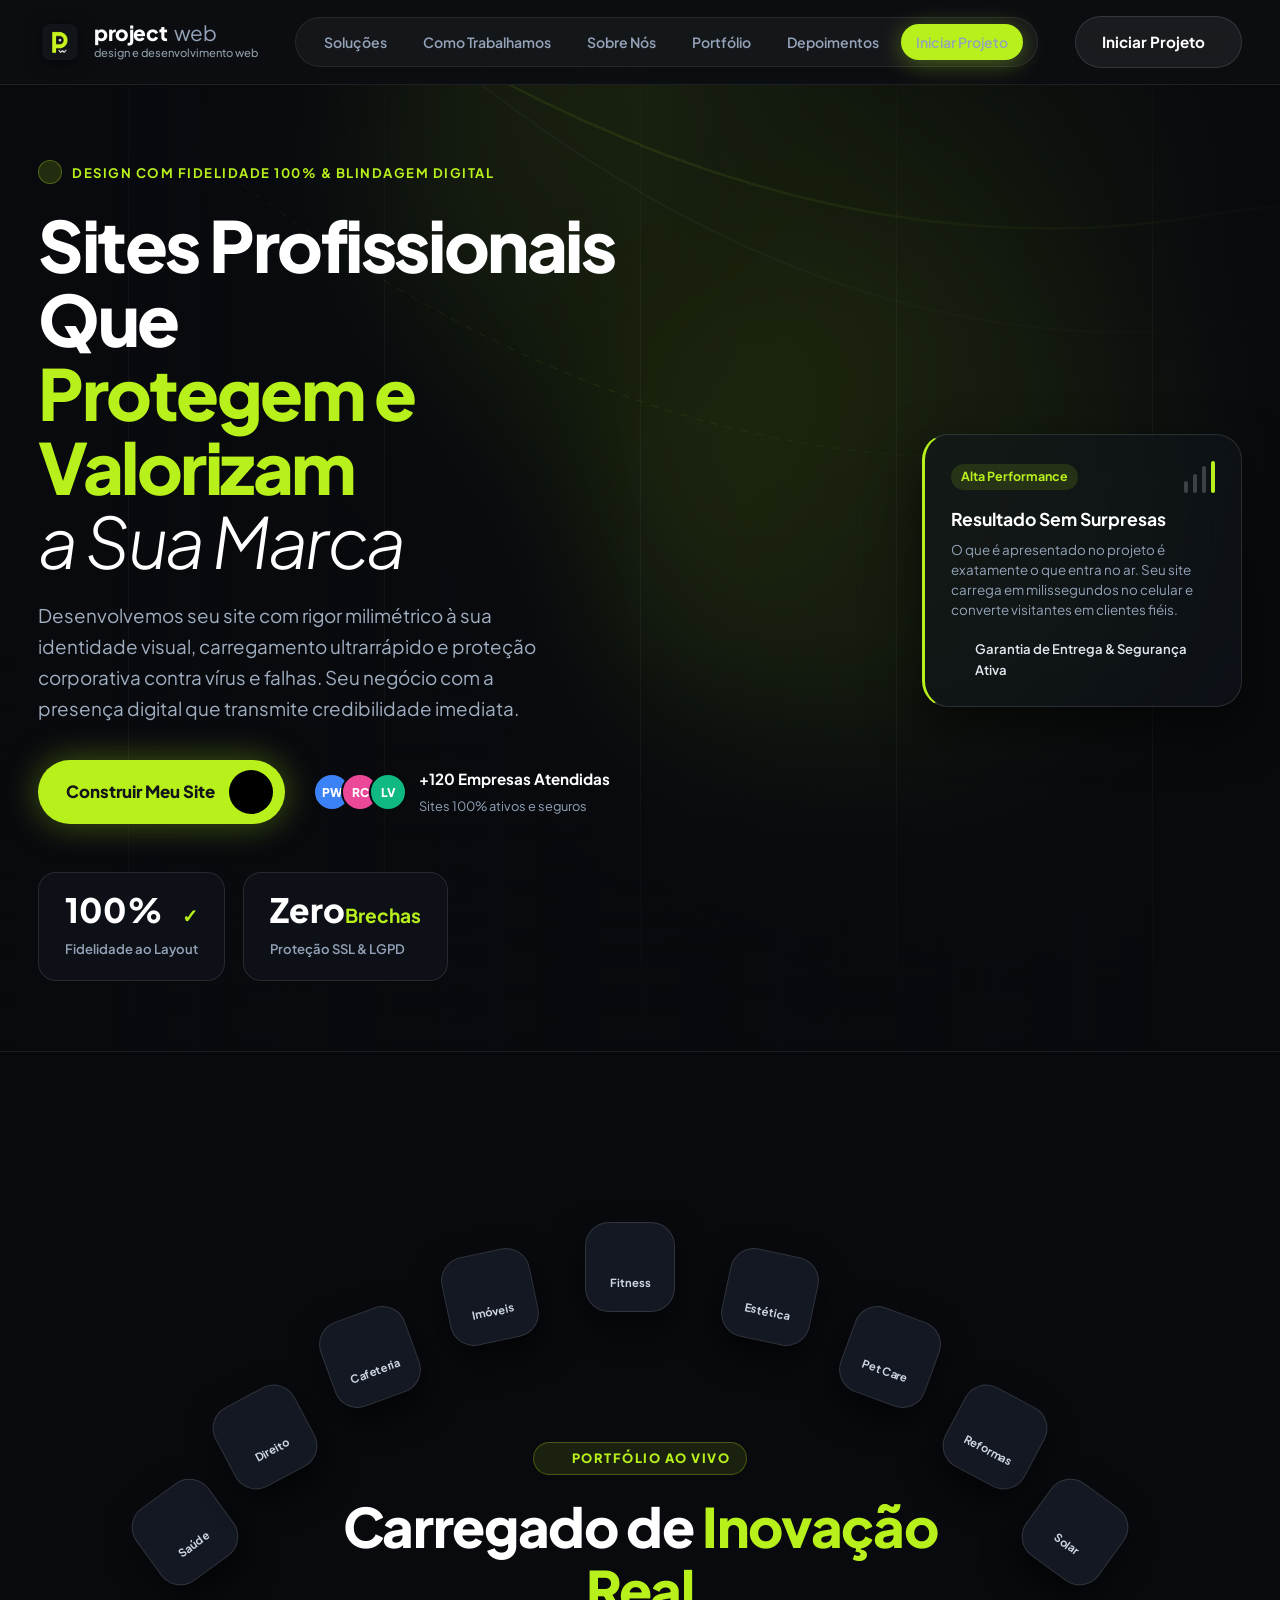
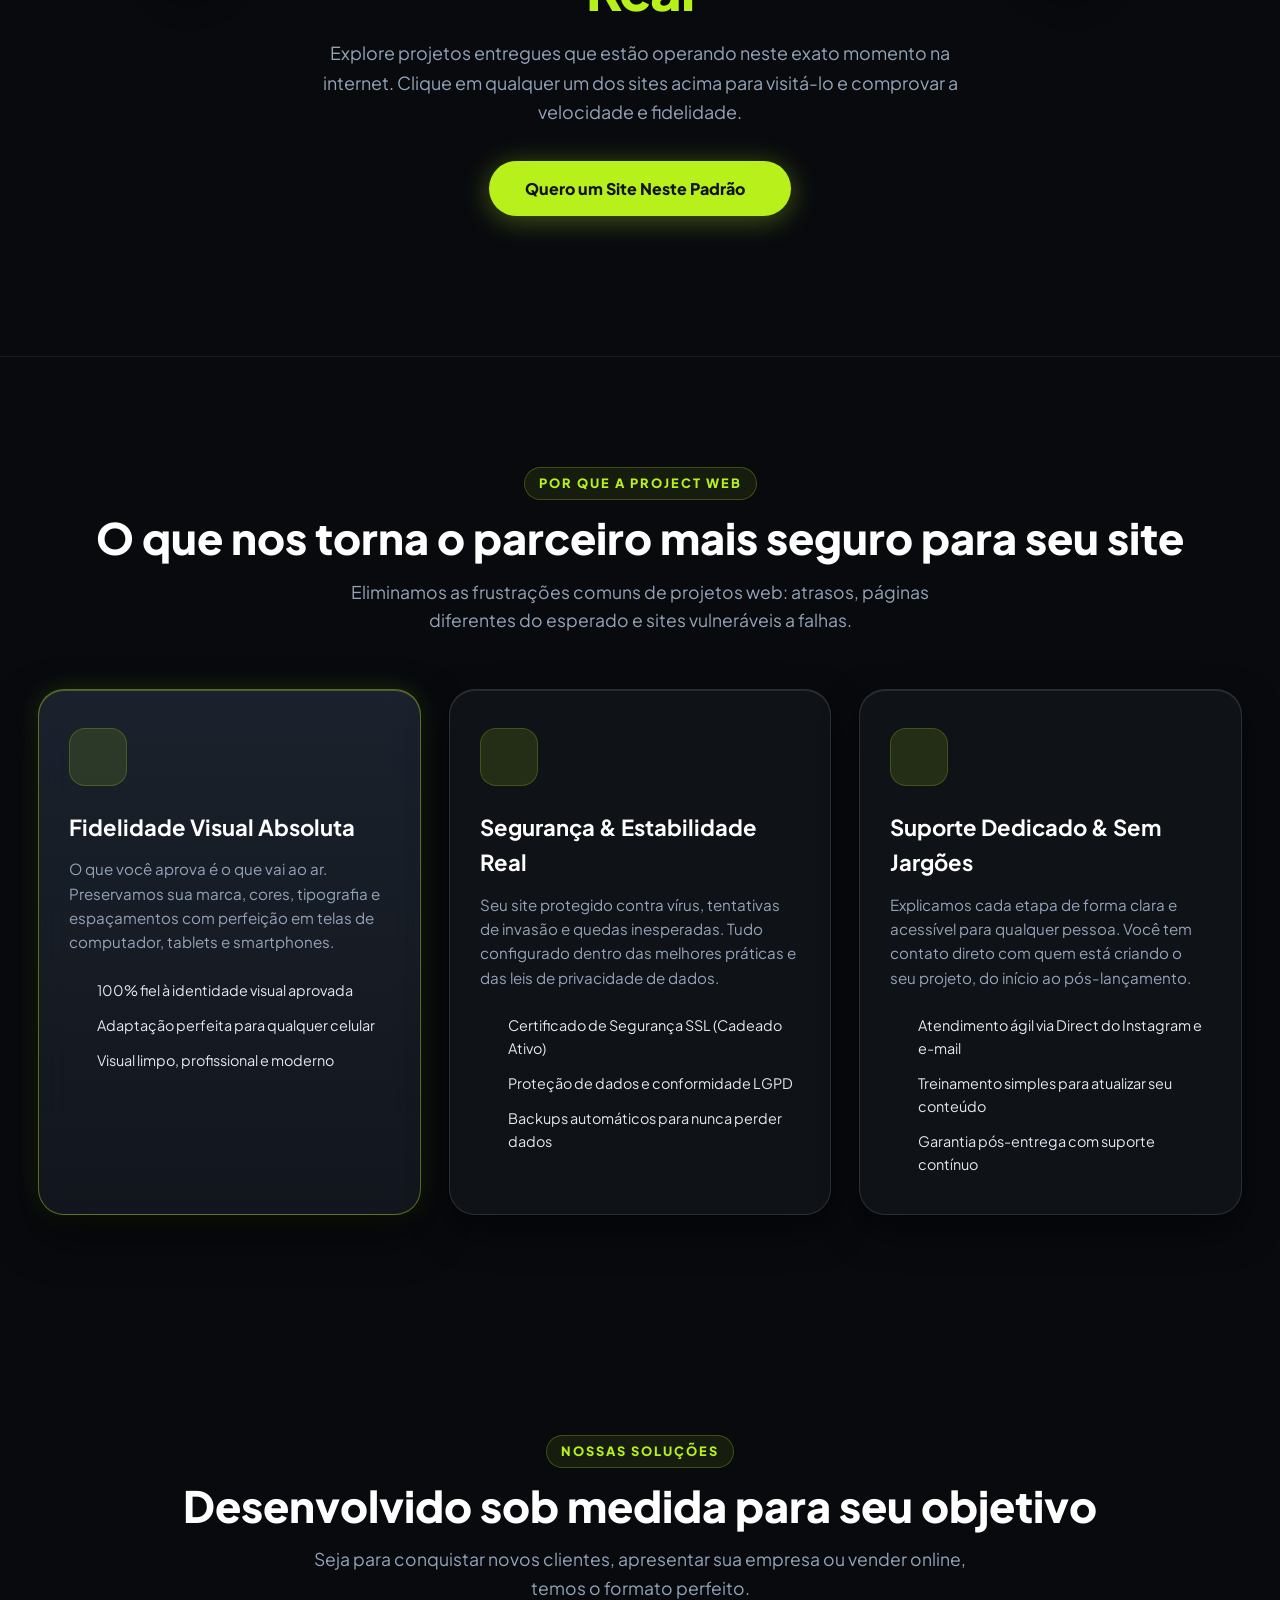
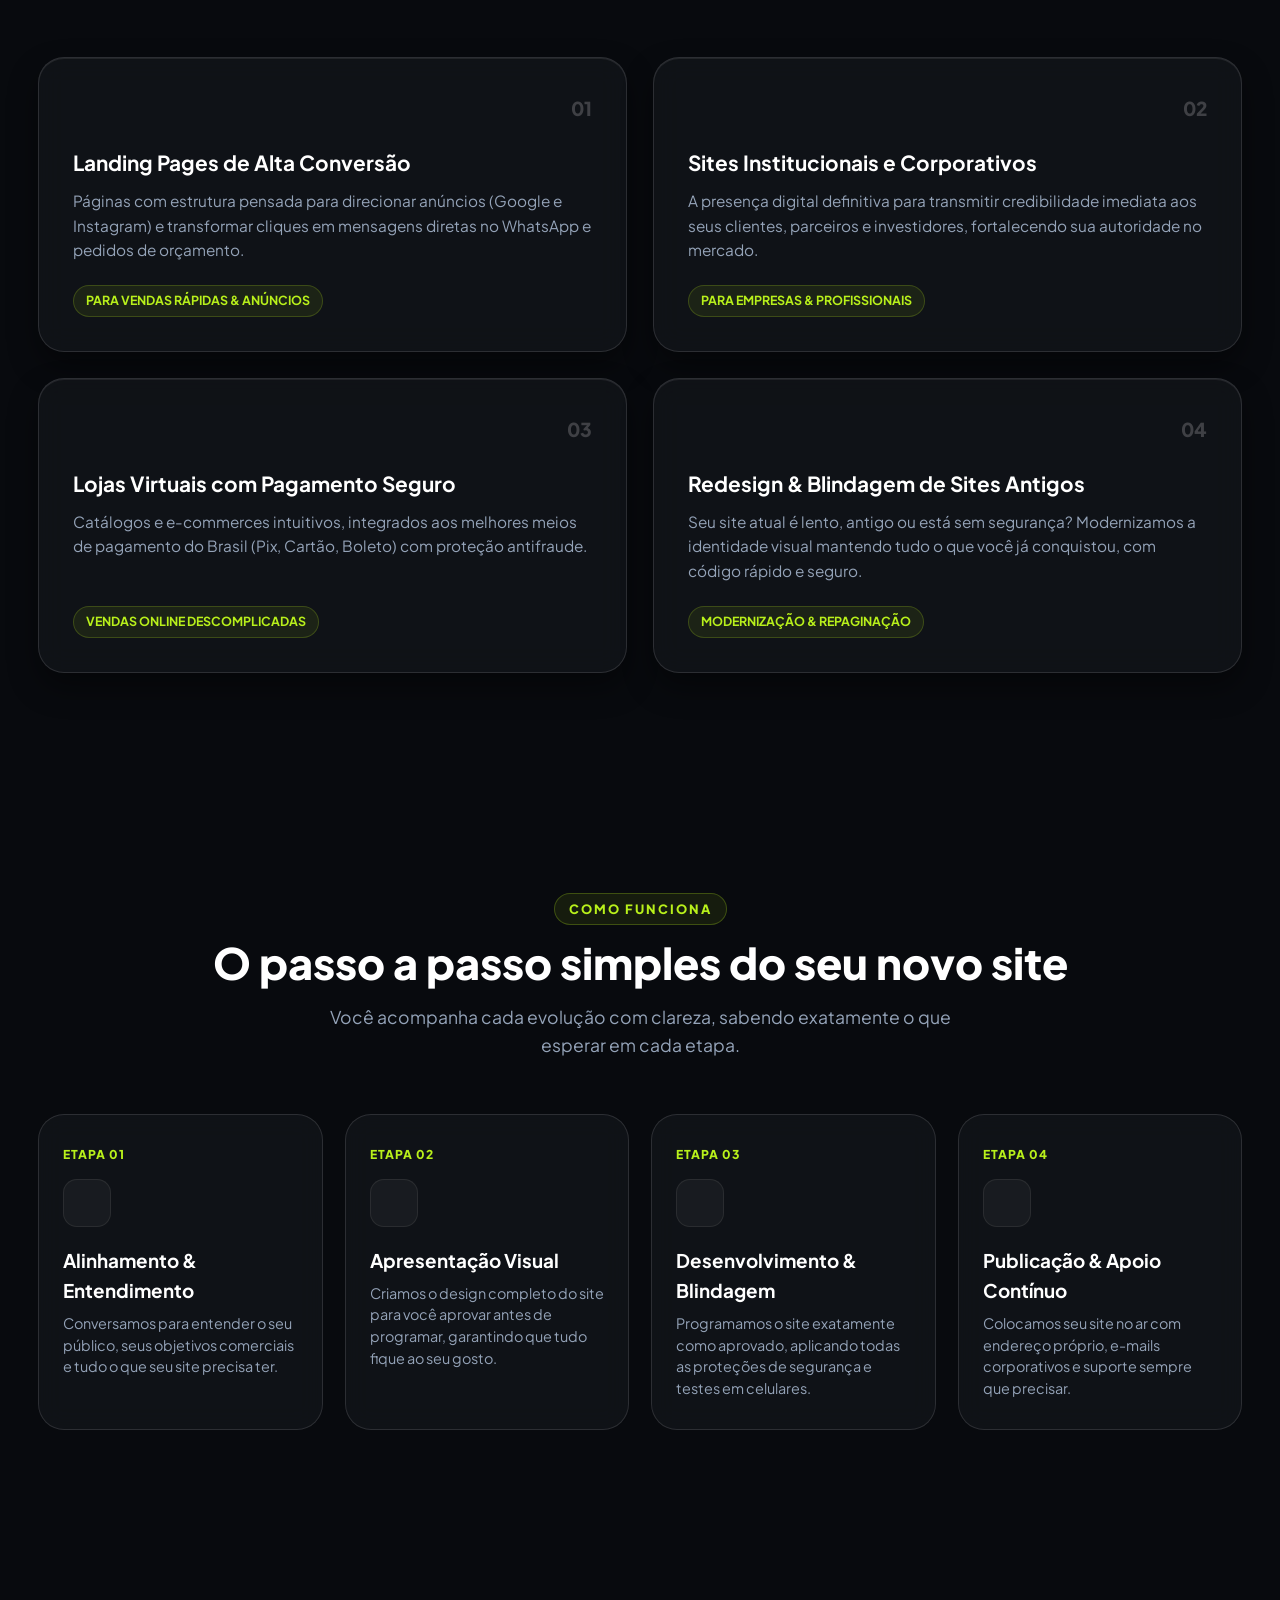
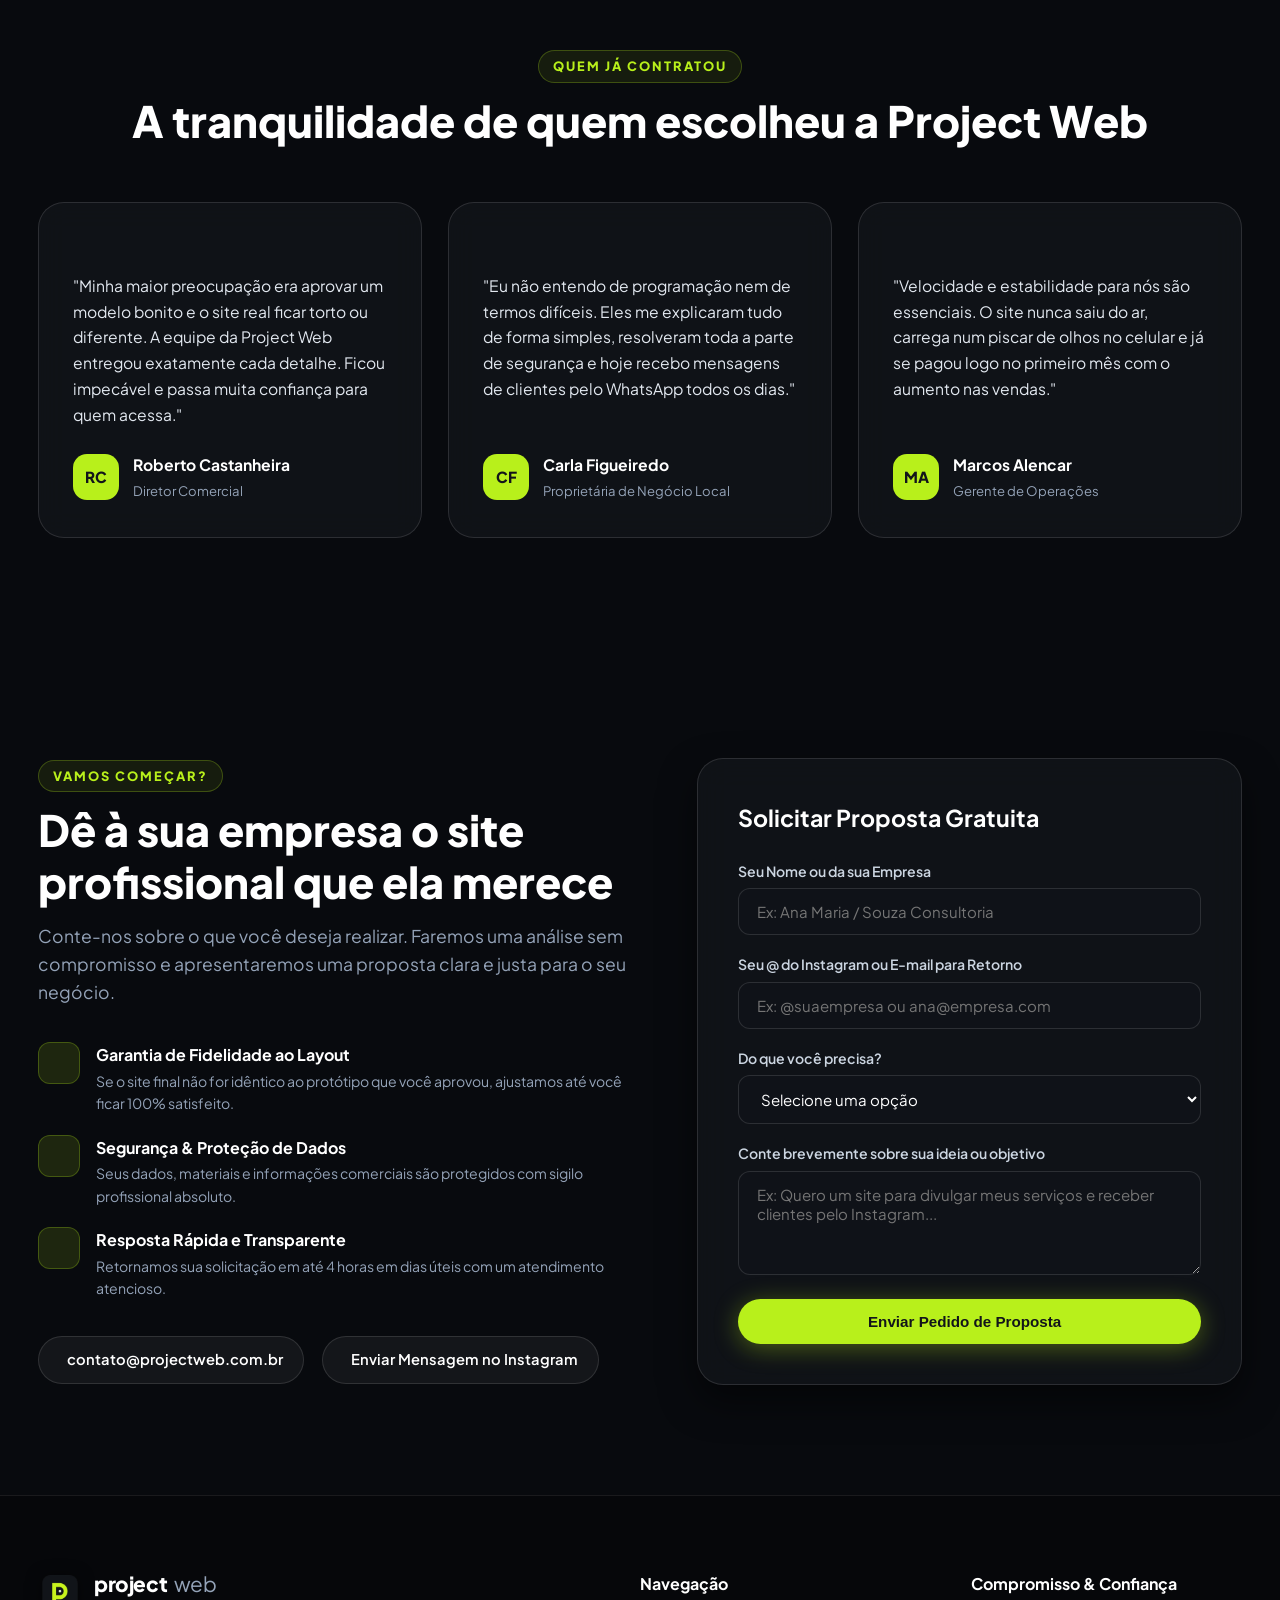
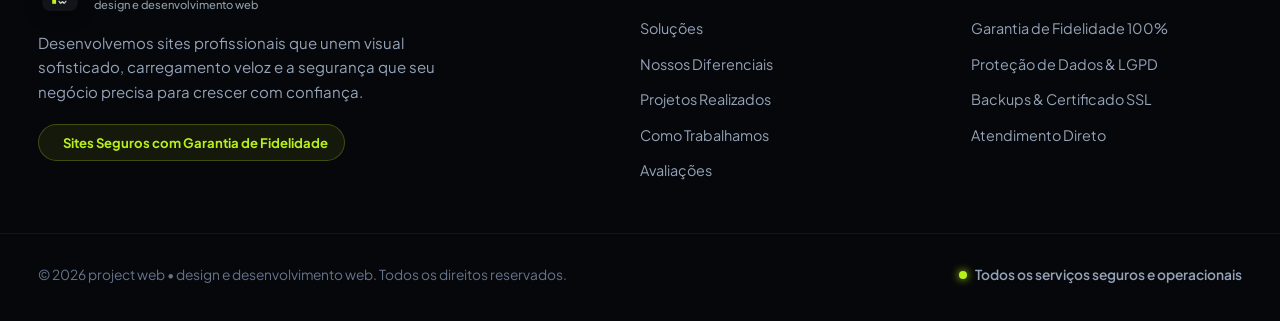
==== commit 8167d5a0: "Update contact channels from WhatsApp to Instagram" ====
--- a/index.html
+++ b/index.html
@@ -282,7 +282,7 @@
             <h3>Suporte Dedicado & Sem Jargões</h3>
             <p>Explicamos cada etapa de forma clara e acessível para qualquer pessoa. Você tem contato direto com quem está criando o seu projeto, do início ao pós-lançamento.</p>
             <ul class="check-list">
-              <li><i data-lucide="check"></i> Atendimento direto via WhatsApp e e-mail</li>
+              <li><i data-lucide="check"></i> Atendimento ágil via Direct do Instagram e e-mail</li>
               <li><i data-lucide="check"></i> Treinamento simples para atualizar seu conteúdo</li>
               <li><i data-lucide="check"></i> Garantia pós-entrega com suporte contínuo</li>
             </ul>
@@ -483,8 +483,8 @@
             <a href="mailto:contato@projectweb.com.br" class="channel-btn">
               <i data-lucide="mail"></i> contato@projectweb.com.br
             </a>
-            <a href="https://wa.me/5511999999999" target="_blank" class="channel-btn">
-              <i data-lucide="message-circle"></i> Conversar no WhatsApp
+            <a href="https://ig.me/m/projectweb" target="_blank" class="channel-btn">
+              <i data-lucide="instagram"></i> Enviar Mensagem no Instagram
             </a>
           </div>
         </div>
@@ -499,8 +499,8 @@
             </div>
 
             <div class="field-group">
-              <label for="clientContact">E-mail ou WhatsApp para Retorno</label>
-              <input type="text" id="clientContact" required placeholder="Ex: (11) 98765-4321 ou ana@empresa.com">
+              <label for="clientContact">Seu @ do Instagram ou E-mail para Retorno</label>
+              <input type="text" id="clientContact" required placeholder="Ex: @suaempresa ou ana@empresa.com">
             </div>
 
             <div class="field-group">
@@ -517,7 +517,7 @@
 
             <div class="field-group">
               <label for="projectDetails">Conte brevemente sobre sua ideia ou objetivo</label>
-              <textarea id="projectDetails" rows="4" placeholder="Ex: Quero um site para divulgar meus serviços e receber mensagens de clientes no WhatsApp..."></textarea>
+              <textarea id="projectDetails" rows="4" placeholder="Ex: Quero um site para divulgar meus serviços e receber clientes pelo Instagram..."></textarea>
             </div>
 
             <button type="submit" class="btn btn-lime btn-block" id="submitBtn">
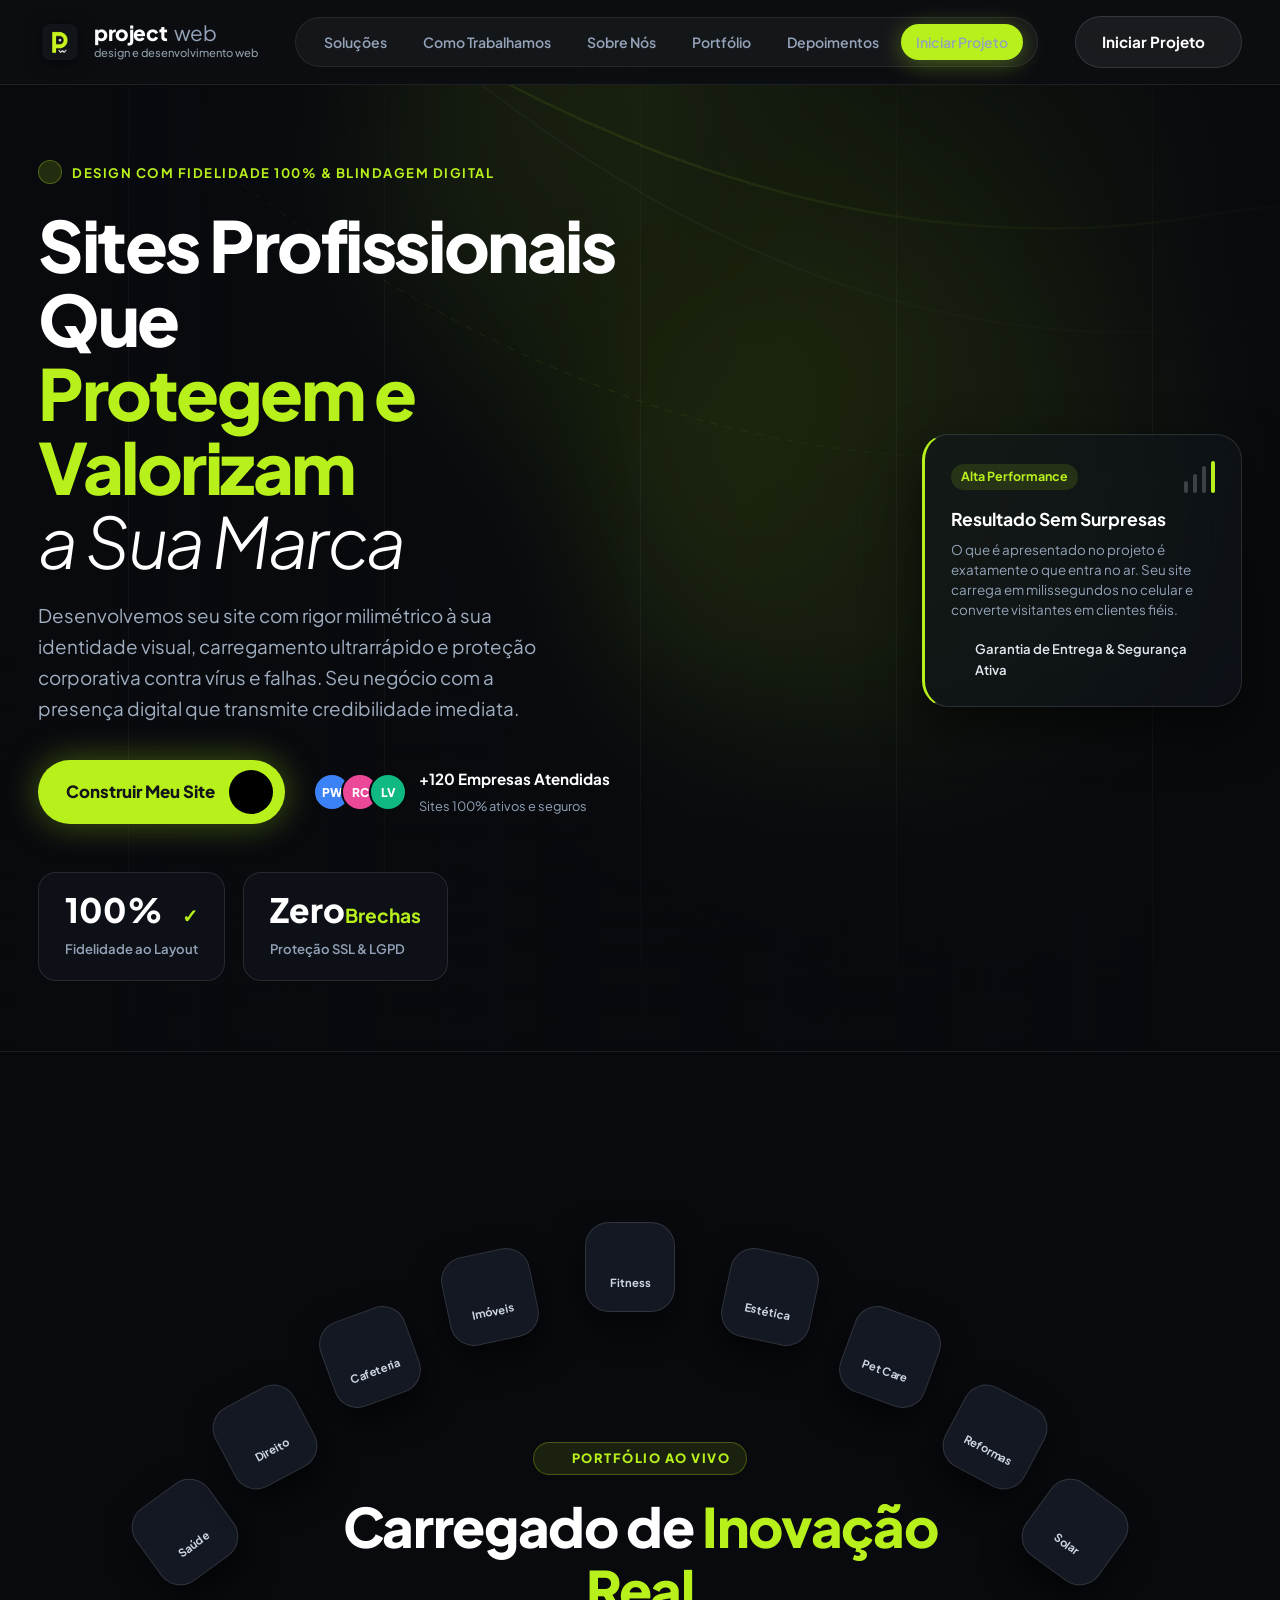
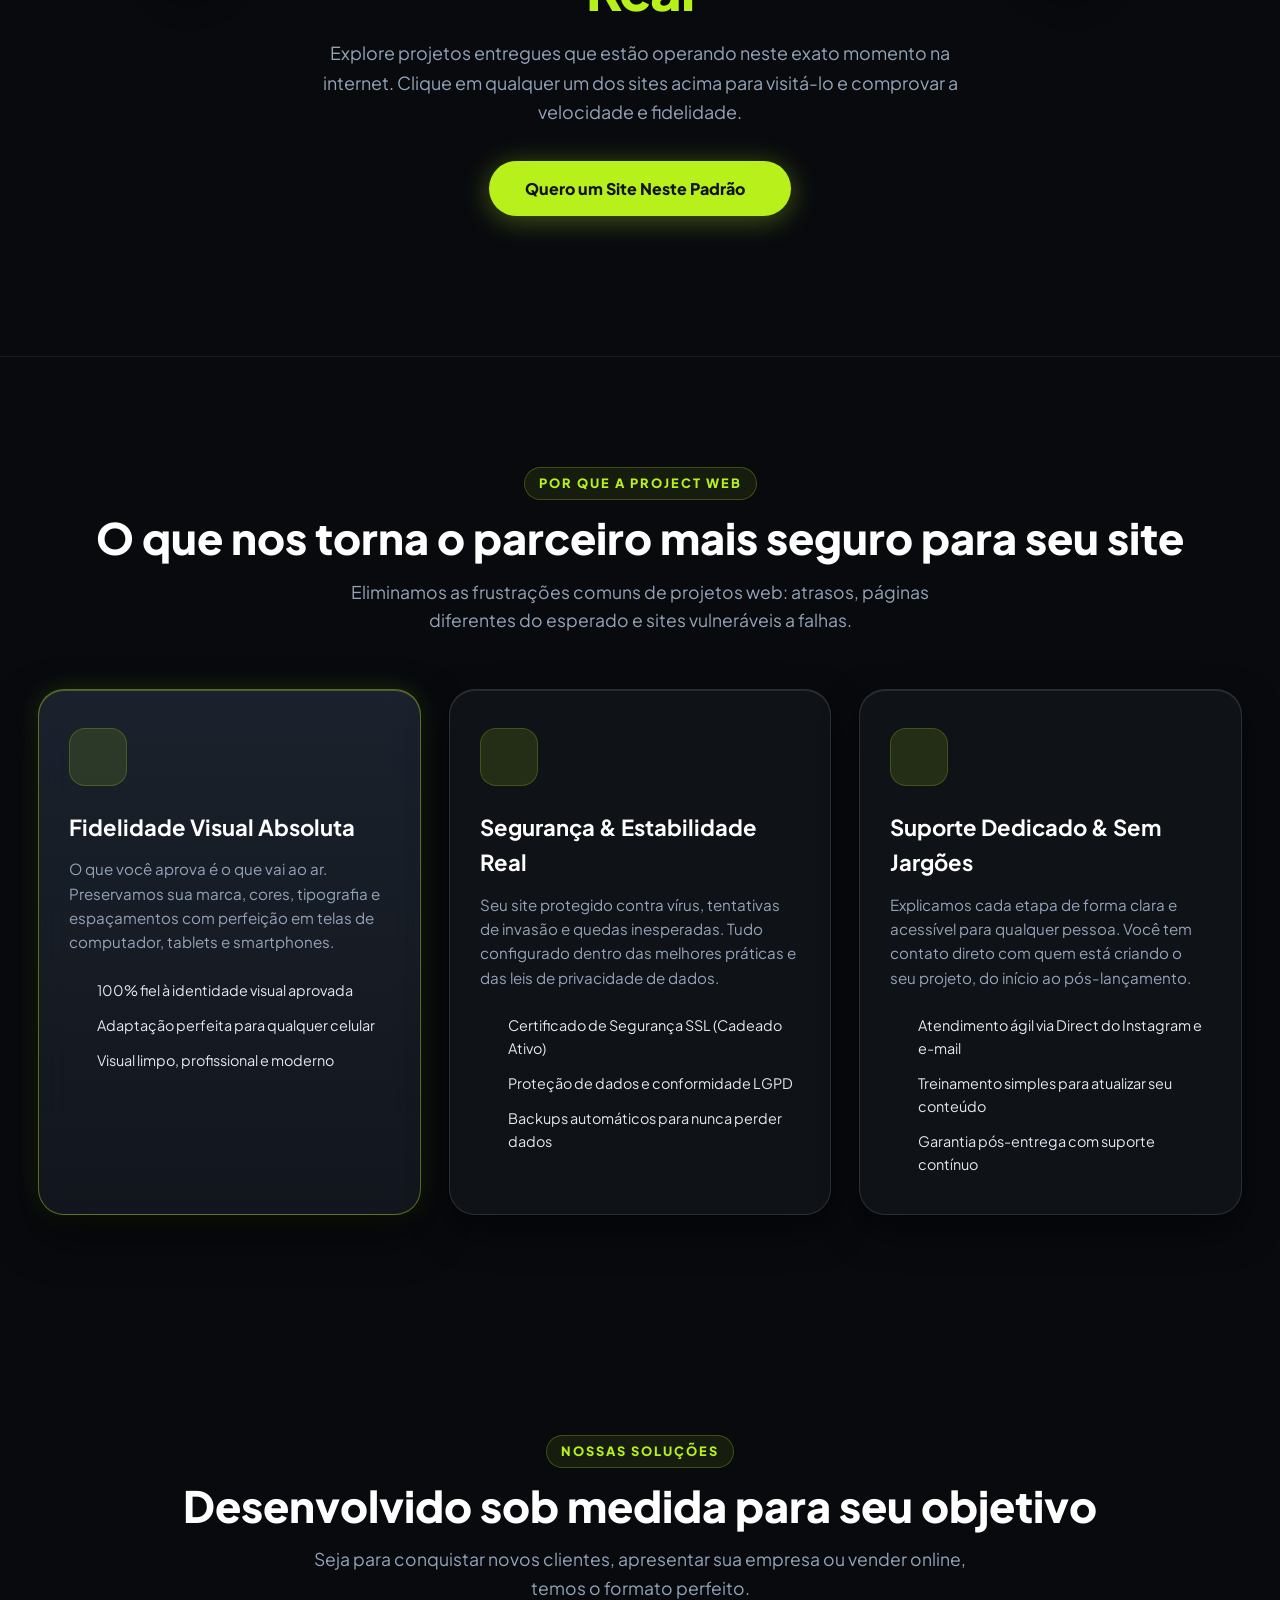
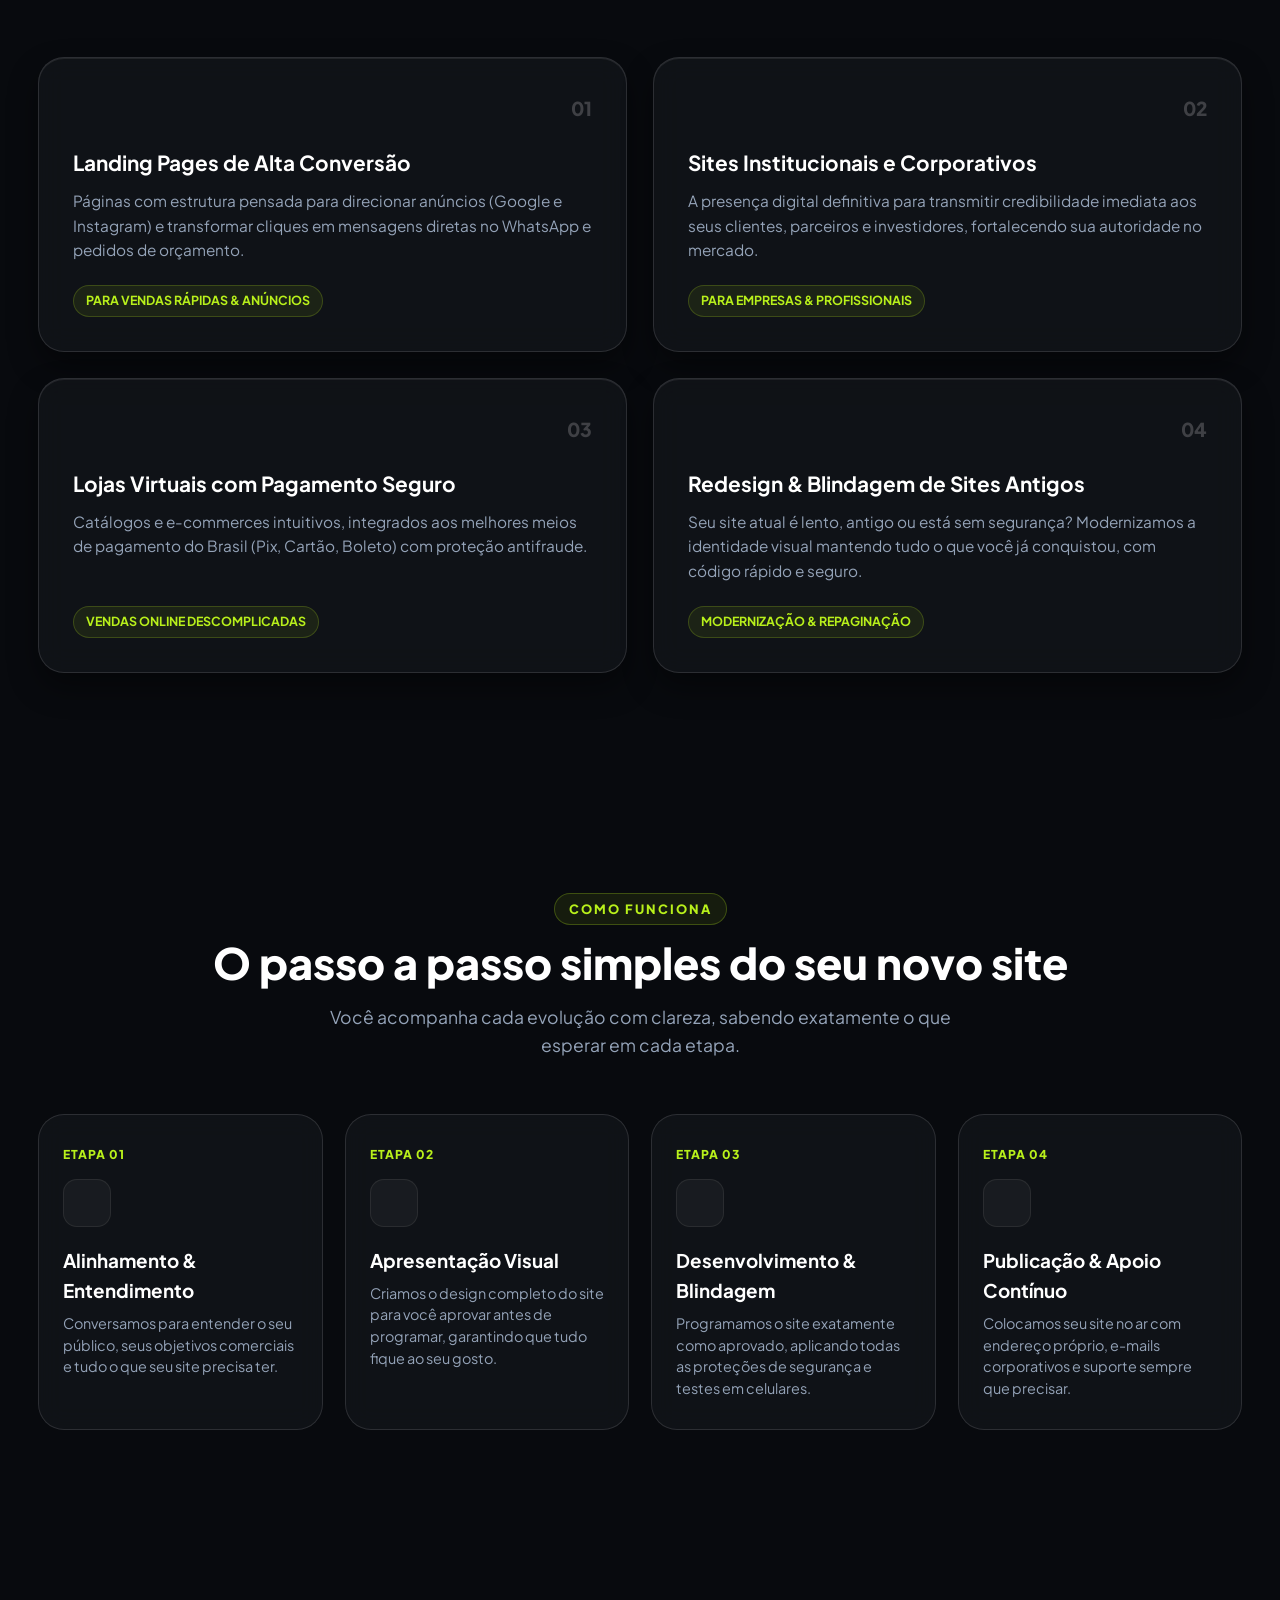
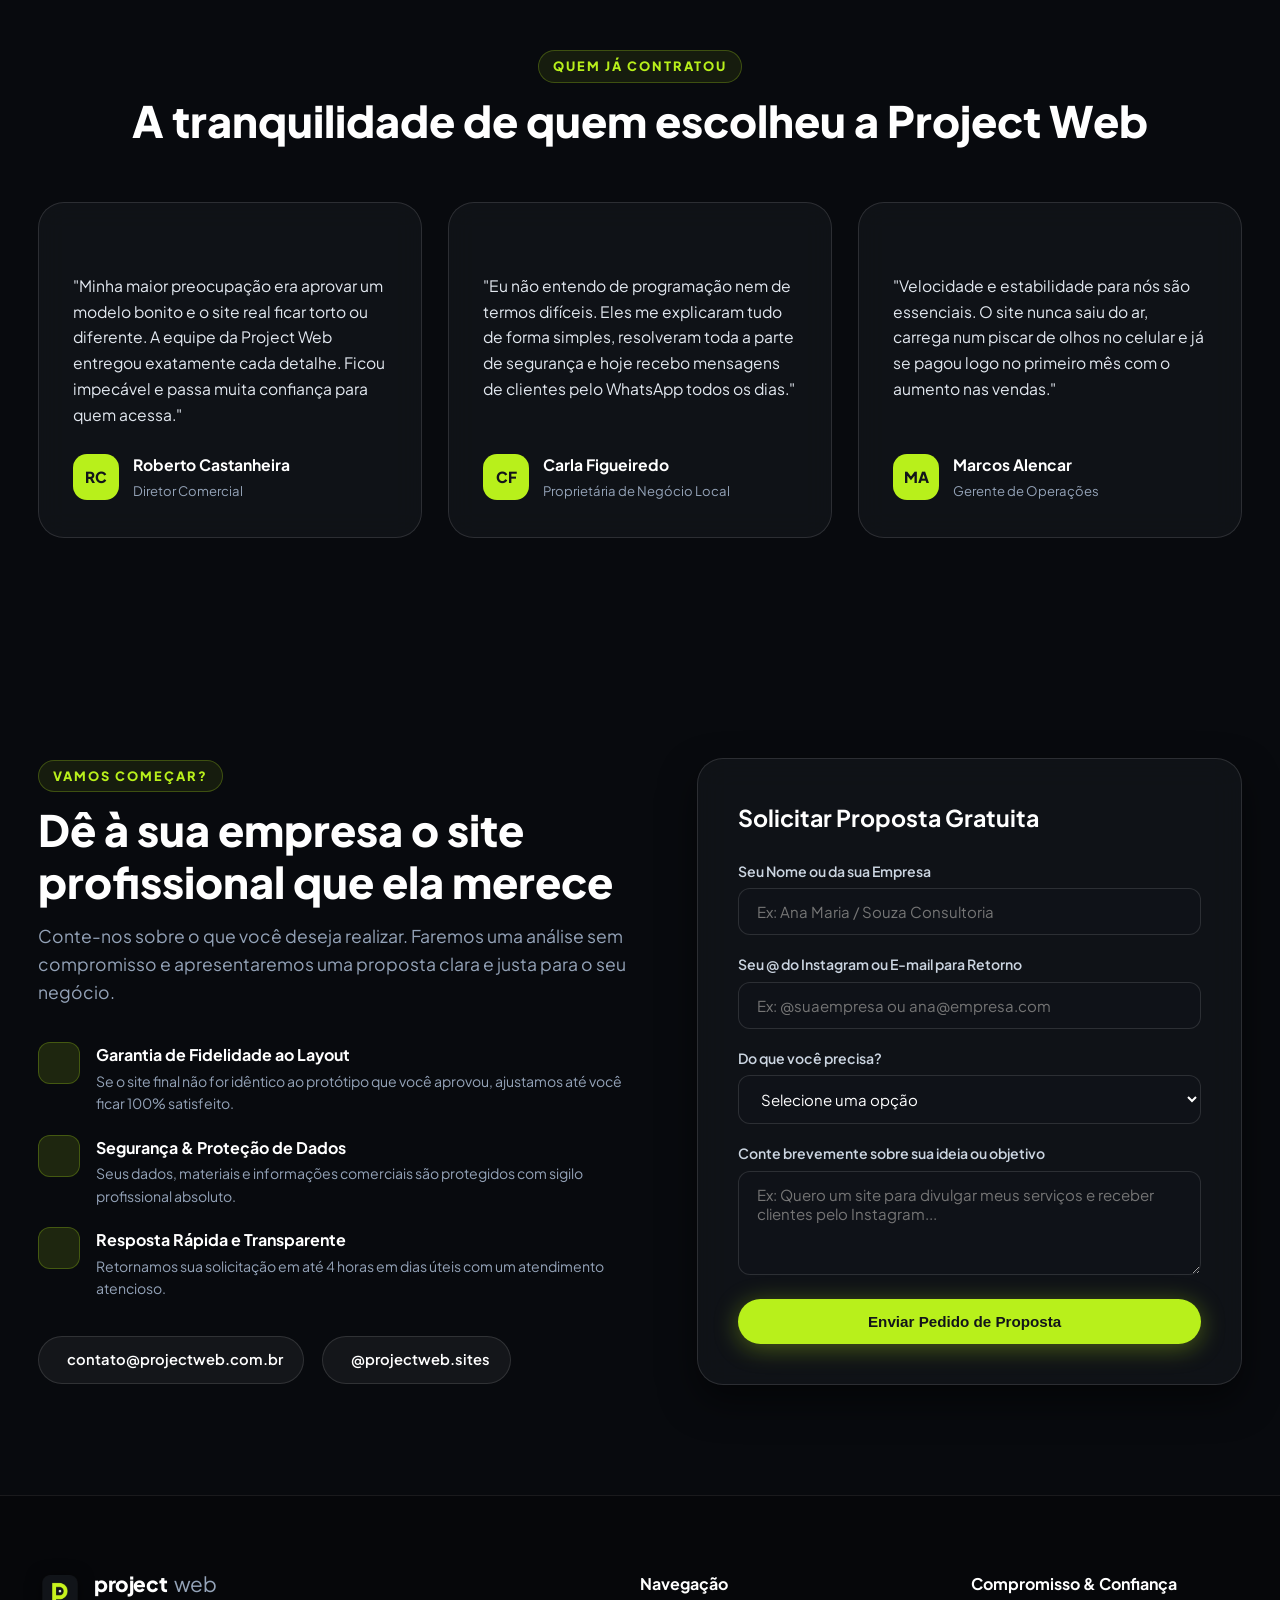
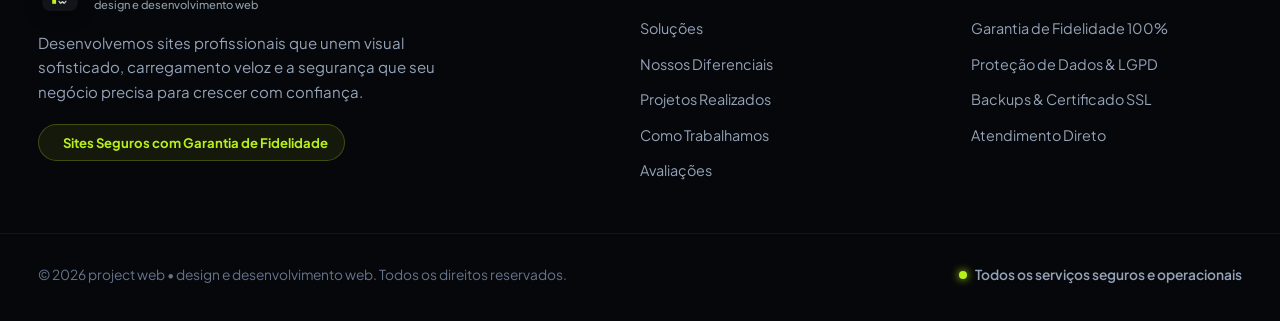
==== commit 251213a9: "Add proposal summary tab and update to @projectweb.sites Instagram link" ====
--- a/index.html
+++ b/index.html
@@ -483,49 +483,89 @@
             <a href="mailto:contato@projectweb.com.br" class="channel-btn">
               <i data-lucide="mail"></i> contato@projectweb.com.br
             </a>
-            <a href="https://ig.me/m/projectweb" target="_blank" class="channel-btn">
-              <i data-lucide="instagram"></i> Enviar Mensagem no Instagram
+            <a href="https://ig.me/m/projectweb.sites" target="_blank" class="channel-btn">
+              <i data-lucide="instagram"></i> @projectweb.sites
             </a>
           </div>
         </div>
 
         <div class="form-card">
-          <h3 class="form-headline">Solicitar Proposta Gratuita</h3>
-          
-          <form id="quoteForm">
-            <div class="field-group">
-              <label for="clientName">Seu Nome ou da sua Empresa</label>
-              <input type="text" id="clientName" required placeholder="Ex: Ana Maria / Souza Consultoria">
-            </div>
-
-            <div class="field-group">
-              <label for="clientContact">Seu @ do Instagram ou E-mail para Retorno</label>
-              <input type="text" id="clientContact" required placeholder="Ex: @suaempresa ou ana@empresa.com">
-            </div>
-
-            <div class="field-group">
-              <label for="projectType">Do que você precisa?</label>
-              <select id="projectType" required>
-                <option value="" disabled selected>Selecione uma opção</option>
-                <option value="landing">Página de Vendas / Landing Page</option>
-                <option value="institucional">Site Completo para minha Empresa</option>
-                <option value="loja">Loja Virtual / Catálogo Online</option>
-                <option value="redesign">Modernizar meu Site Atual</option>
-                <option value="duvidas">Ainda não sei, quero orientações</option>
-              </select>
-            </div>
-
-            <div class="field-group">
-              <label for="projectDetails">Conte brevemente sobre sua ideia ou objetivo</label>
-              <textarea id="projectDetails" rows="4" placeholder="Ex: Quero um site para divulgar meus serviços e receber clientes pelo Instagram..."></textarea>
-            </div>
-
-            <button type="submit" class="btn btn-lime btn-block" id="submitBtn">
-              <span id="btnLabel">Enviar Pedido de Proposta</span>
-              <i data-lucide="send"></i>
-            </button>
-            <div class="form-notice" id="formNotice"></div>
-          </form>
+          <div id="formInputView">
+            <h3 class="form-headline">Solicitar Proposta Gratuita</h3>
+            
+            <form id="quoteForm">
+              <div class="field-group">
+                <label for="clientName">Seu Nome ou da sua Empresa</label>
+                <input type="text" id="clientName" required placeholder="Ex: Ana Maria / Souza Consultoria">
+              </div>
+
+              <div class="field-group">
+                <label for="clientContact">Seu @ do Instagram ou E-mail para Retorno</label>
+                <input type="text" id="clientContact" required placeholder="Ex: @suaempresa ou ana@empresa.com">
+              </div>
+
+              <div class="field-group">
+                <label for="projectType">Do que você precisa?</label>
+                <select id="projectType" required>
+                  <option value="" disabled selected>Selecione uma opção</option>
+                  <option value="Landing Page de Alta Conversão">Página de Vendas / Landing Page</option>
+                  <option value="Site Completo Institucional">Site Completo para minha Empresa</option>
+                  <option value="Loja Virtual / E-commerce">Loja Virtual / Catálogo Online</option>
+                  <option value="Modernização de Site Atual">Modernizar meu Site Atual</option>
+                  <option value="Consultoria / Orientações">Ainda não sei, quero orientações</option>
+                </select>
+              </div>
+
+              <div class="field-group">
+                <label for="projectDetails">Conte brevemente sobre sua ideia ou objetivo</label>
+                <textarea id="projectDetails" rows="4" placeholder="Ex: Quero um site para divulgar meus serviços e receber clientes pelo Instagram..."></textarea>
+              </div>
+
+              <button type="submit" class="btn btn-lime btn-block" id="submitBtn">
+                <span id="btnLabel">Enviar Pedido de Proposta</span>
+                <i data-lucide="send"></i>
+              </button>
+            </form>
+          </div>
+
+          <div id="formSummaryView" style="display: none;">
+            <div style="display: inline-flex; align-items: center; gap: 8px; color: var(--color-lime); font-size: 0.85rem; font-weight: 700; text-transform: uppercase; margin-bottom: 12px;">
+              <i data-lucide="check-circle-2" style="width: 18px; height: 18px;"></i> Proposta Registrada com Sucesso
+            </div>
+            <h3 class="form-headline" style="margin-bottom: 16px;">Informações Enviadas para Contato</h3>
+            <p style="color: #94a3b8; font-size: 0.92rem; margin-bottom: 22px;">
+              Seus dados foram salvos com segurança. Você também pode enviar os dados diretamente para o Direct do nosso Instagram oficial:
+            </p>
+
+            <div style="background: #0d1016; border: 1px solid var(--border-card); border-radius: 14px; padding: 20px; margin-bottom: 24px; text-align: left; display: flex; flex-direction: column; gap: 12px; font-size: 0.92rem;">
+              <div>
+                <span style="color: #64748b; font-size: 0.8rem; display: block; font-weight: 600;">NOME / EMPRESA</span>
+                <strong id="summaryName" style="color: #fff;">-</strong>
+              </div>
+              <div>
+                <span style="color: #64748b; font-size: 0.8rem; display: block; font-weight: 600;">CONTATO INFORMADO</span>
+                <strong id="summaryContact" style="color: var(--color-lime);">-</strong>
+              </div>
+              <div>
+                <span style="color: #64748b; font-size: 0.8rem; display: block; font-weight: 600;">TIPO DE PROJETO</span>
+                <strong id="summaryType" style="color: #fff;">-</strong>
+              </div>
+              <div>
+                <span style="color: #64748b; font-size: 0.8rem; display: block; font-weight: 600;">DETALHES / OBJETIVO</span>
+                <p id="summaryDetails" style="color: #cbd5e1; margin-top: 2px; font-size: 0.88rem; line-height: 1.5;">-</p>
+              </div>
+            </div>
+
+            <div style="display: flex; gap: 12px; flex-wrap: wrap;">
+              <a href="https://ig.me/m/projectweb.sites" target="_blank" class="btn btn-lime" style="flex: 1; text-align: center; justify-content: center;">
+                <i data-lucide="instagram"></i>
+                <span>Abrir Direct @projectweb.sites</span>
+              </a>
+              <button type="button" class="btn btn-glass" id="btnNewProposal" style="font-size: 0.88rem;">
+                Enviar Outra Proposta
+              </button>
+            </div>
+          </div>
         </div>
       </div>
     </section>
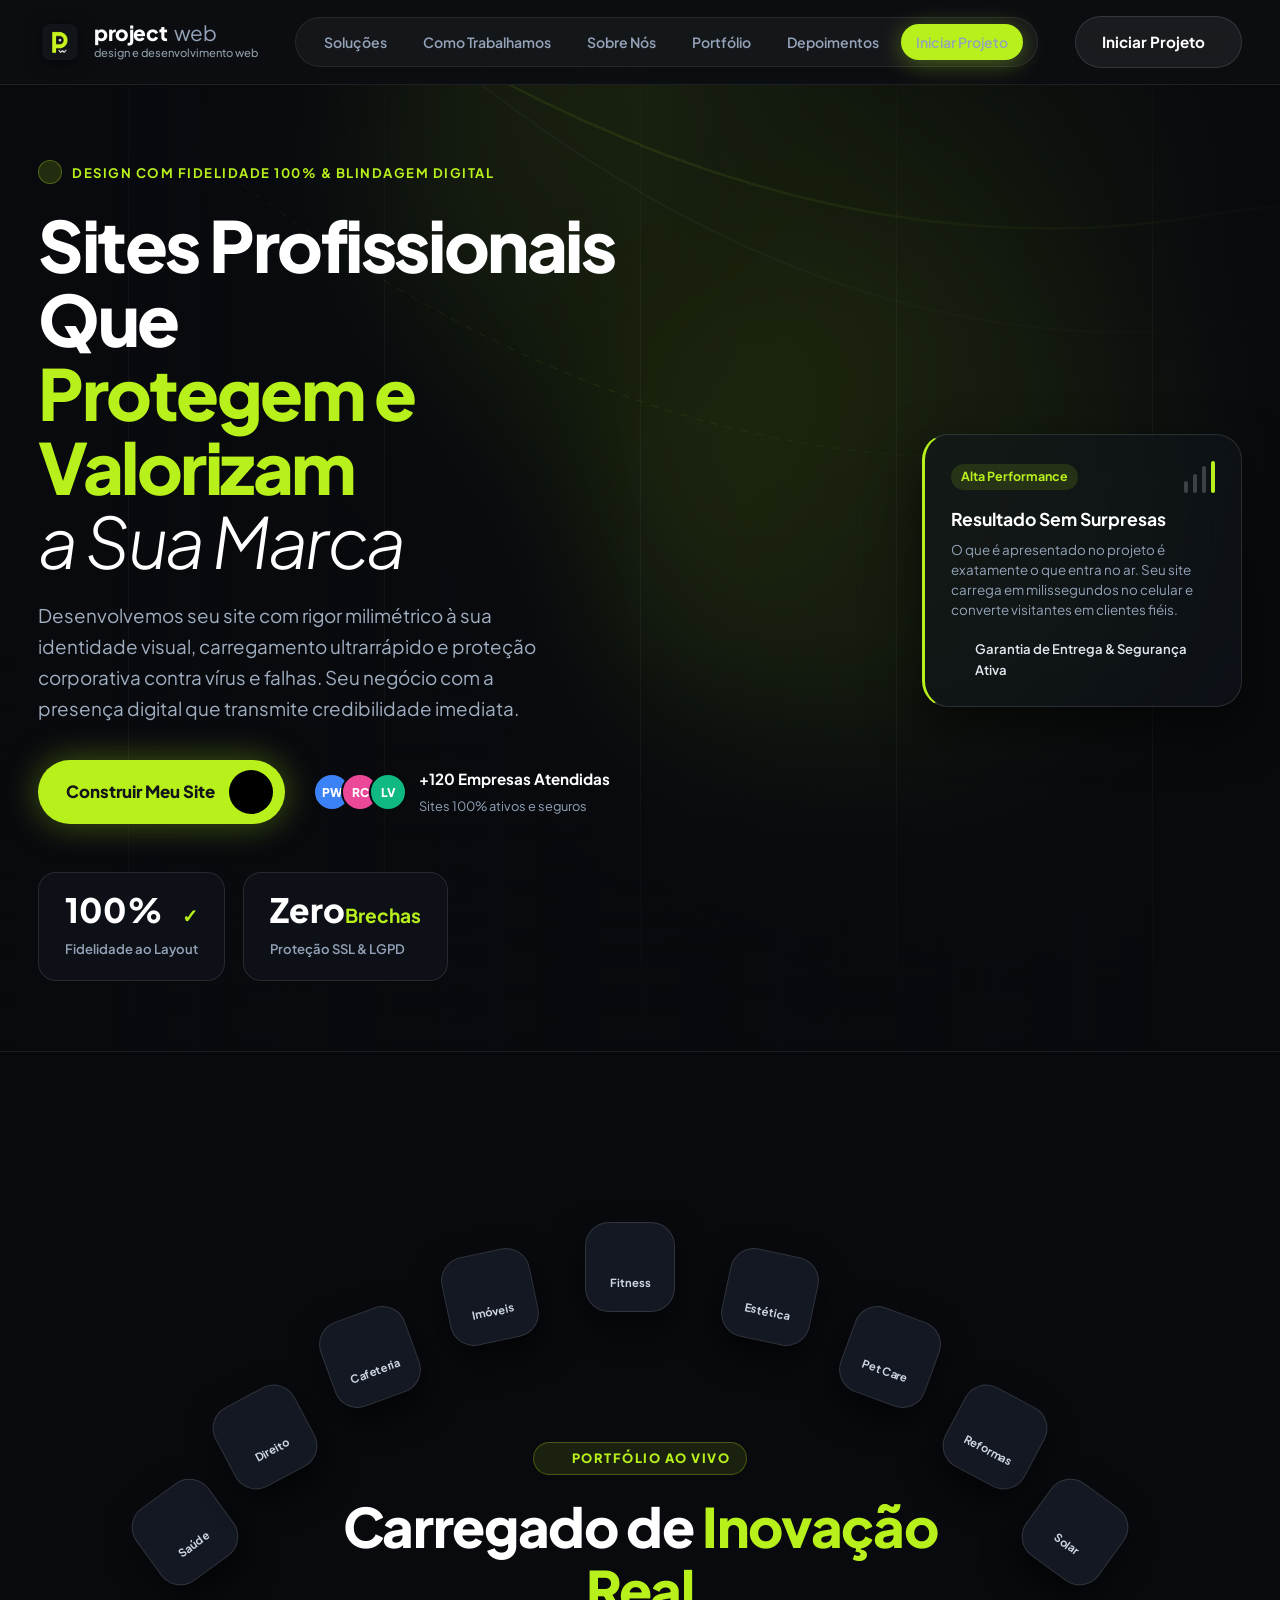
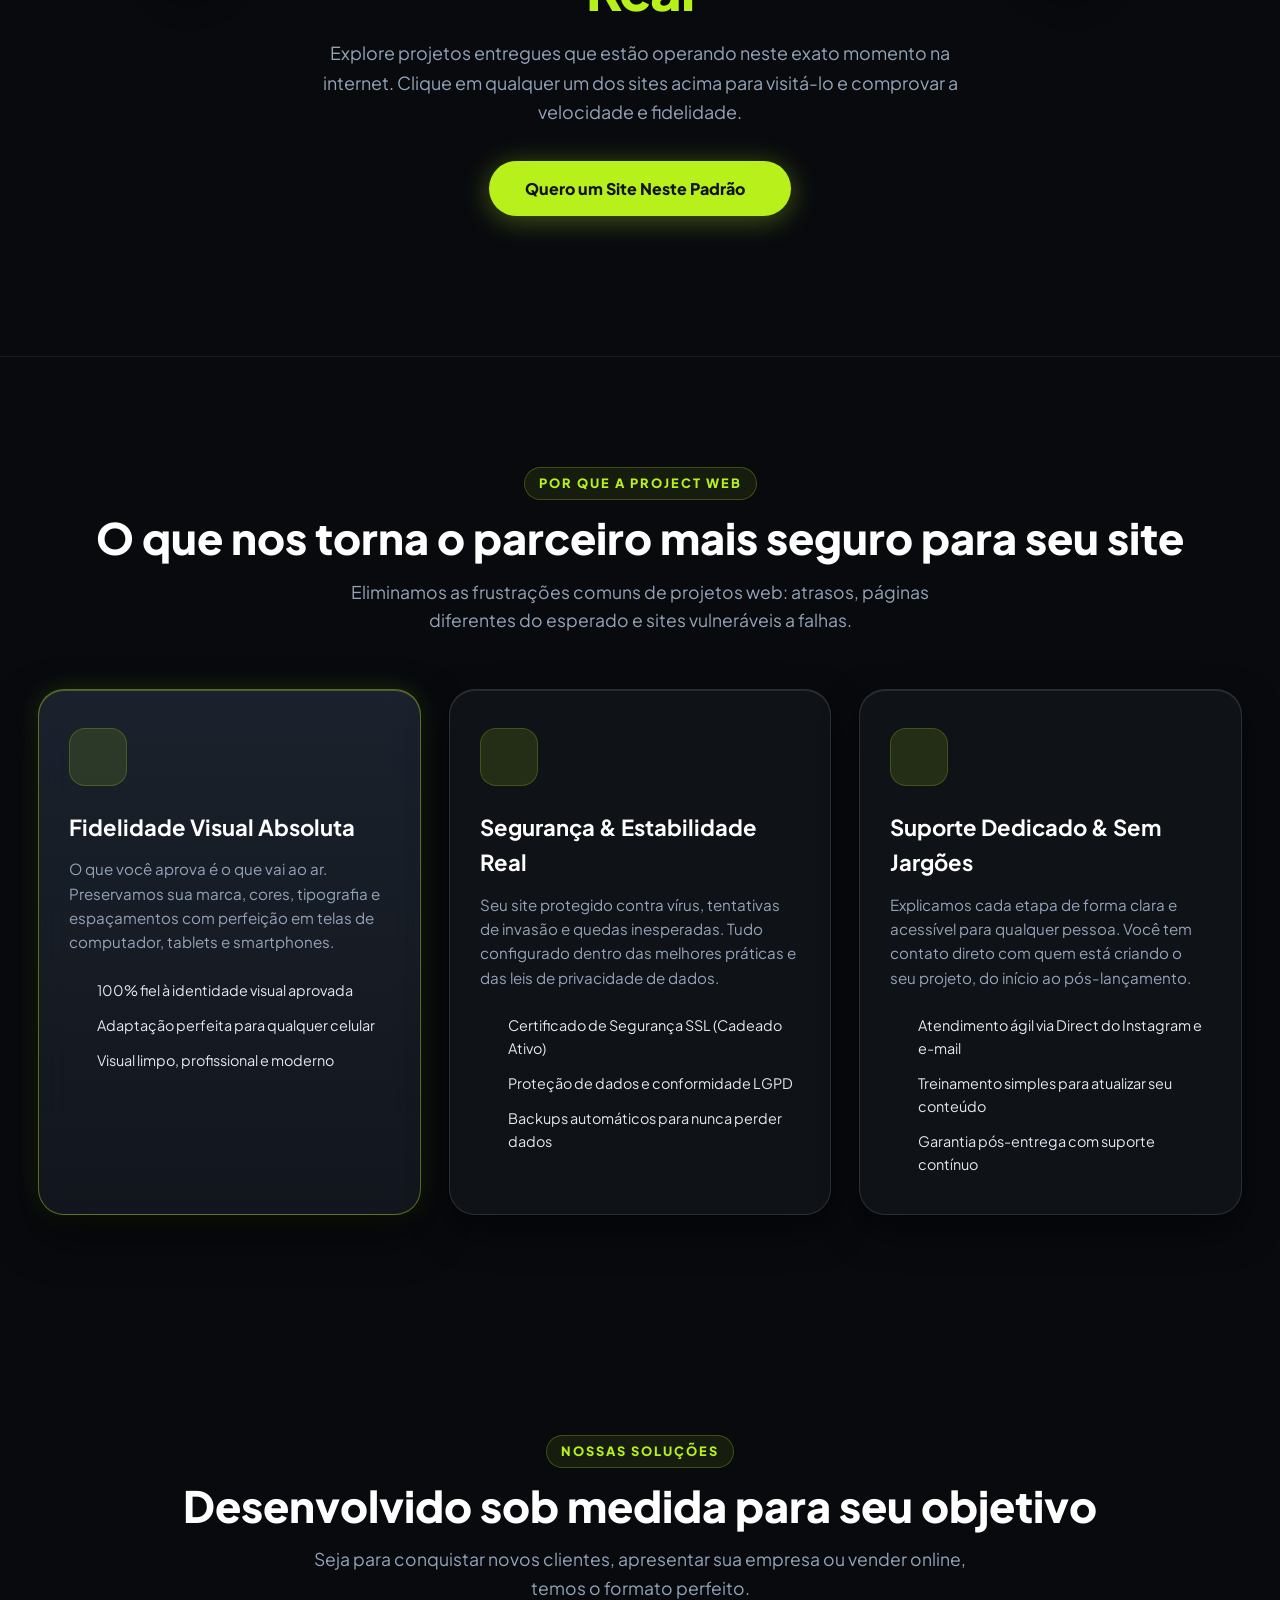
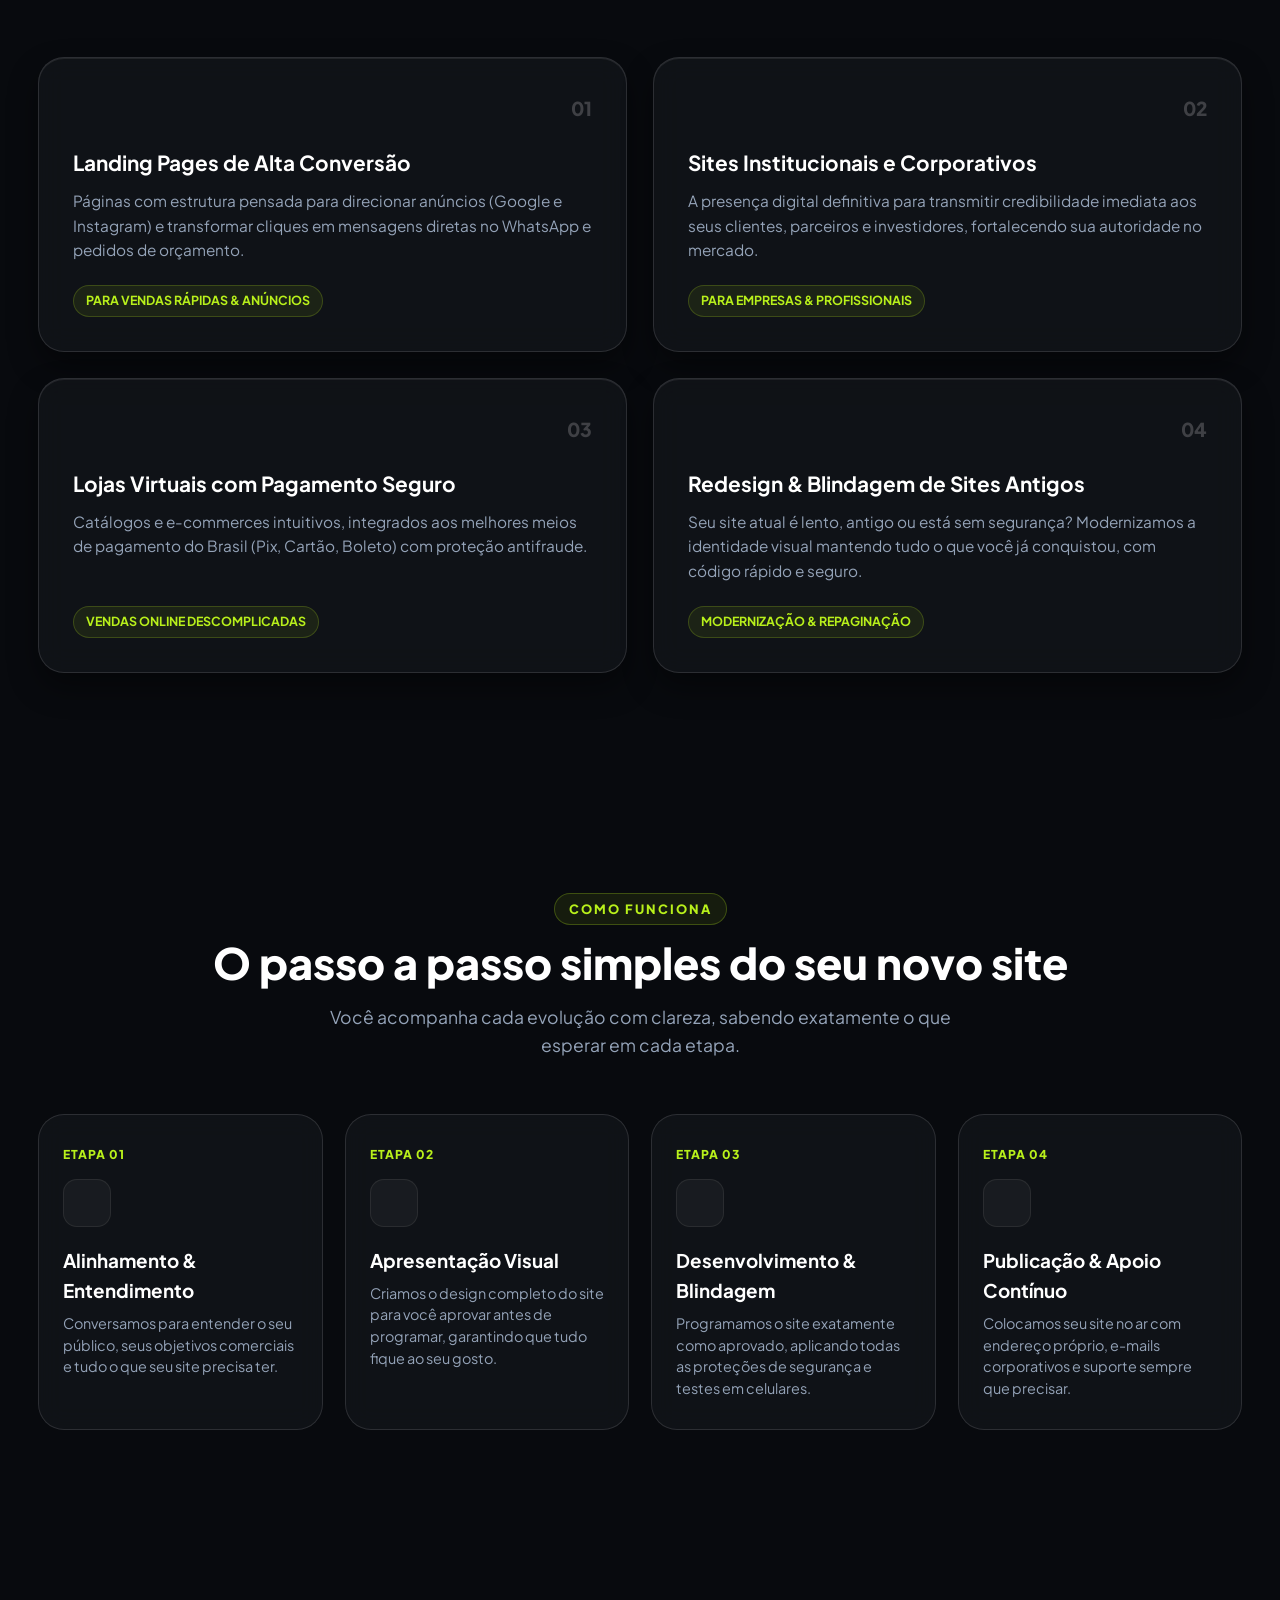
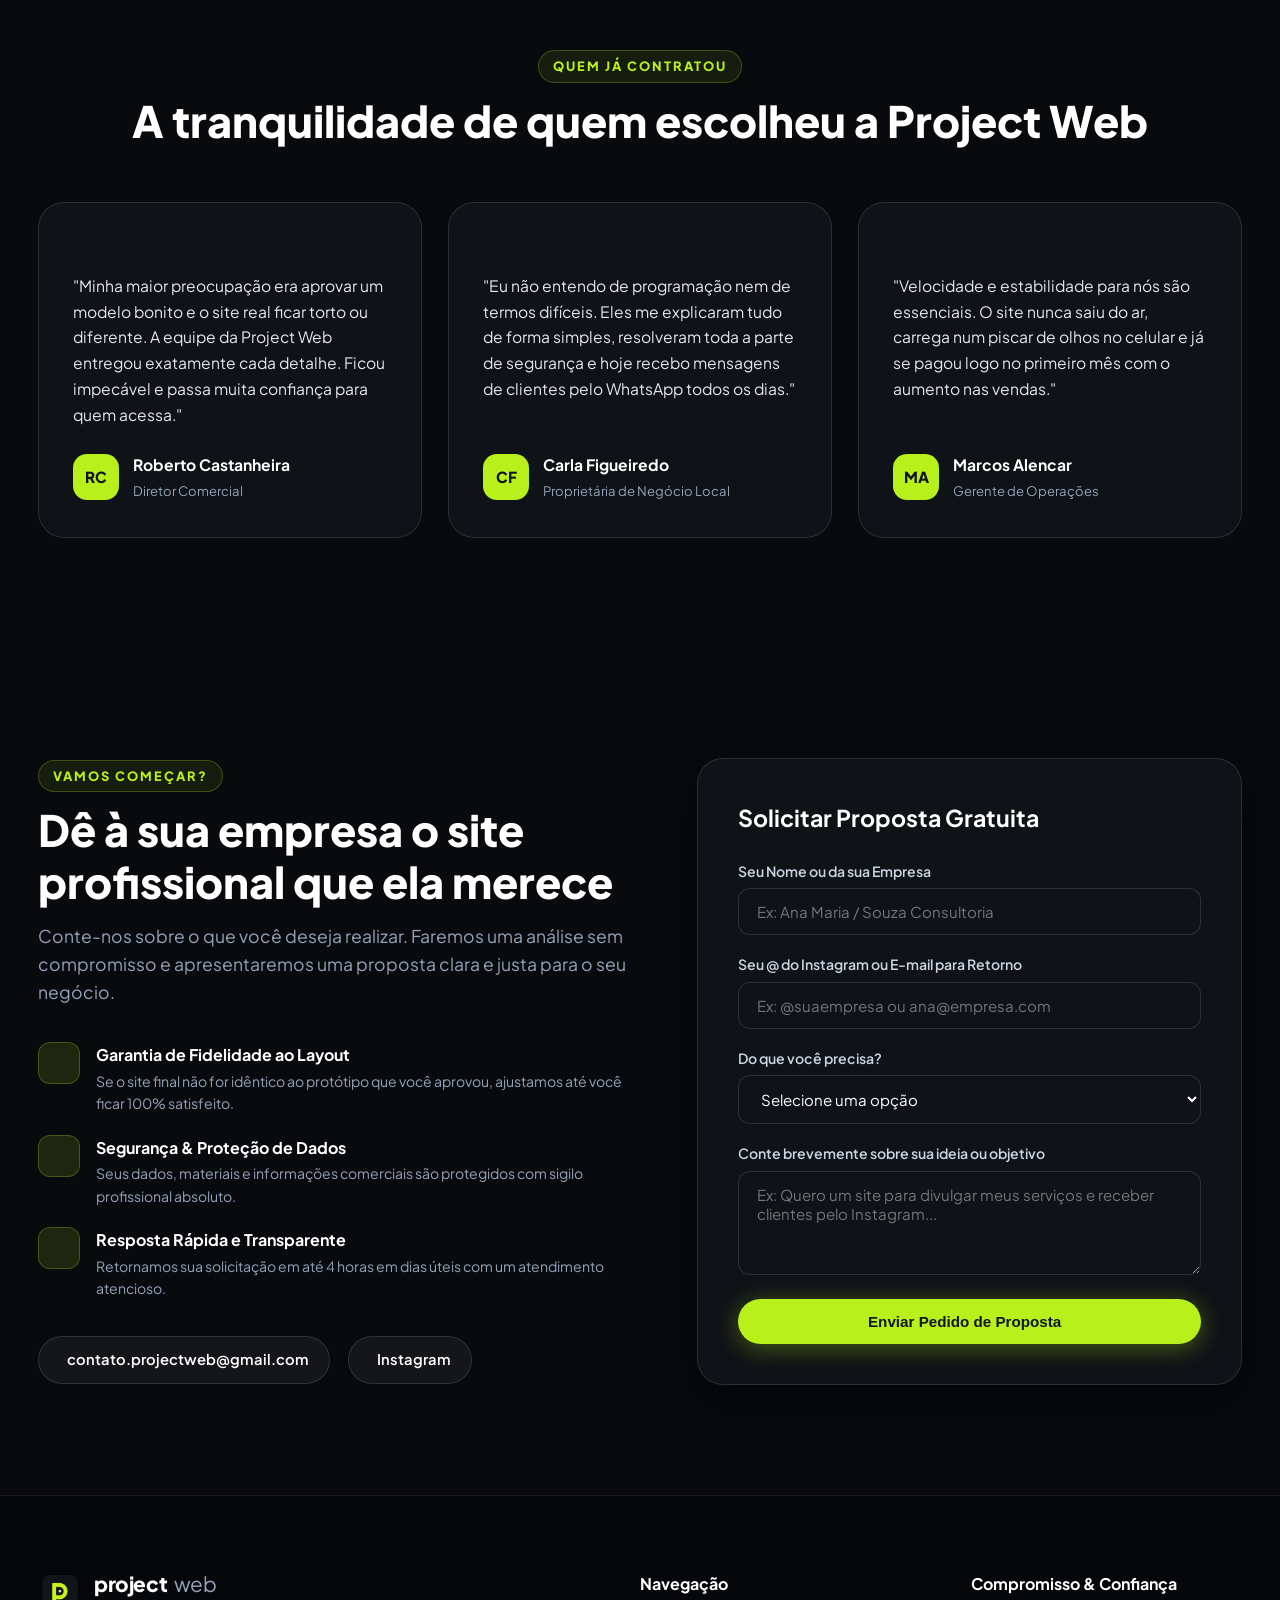
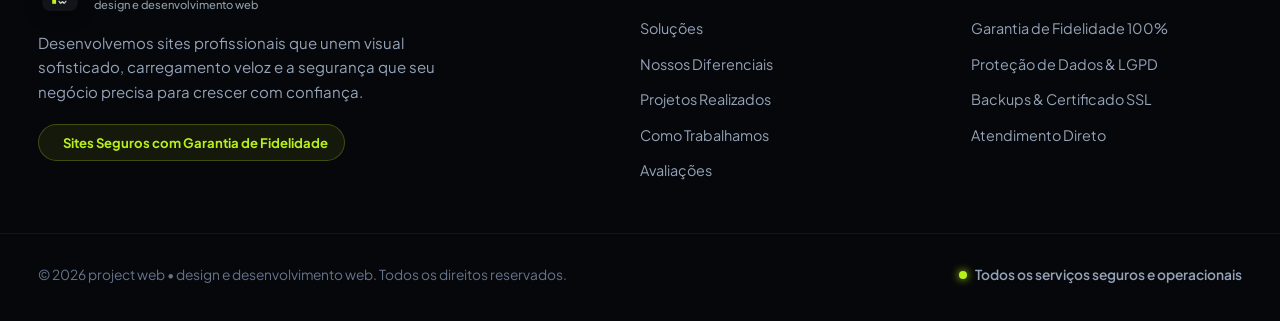
==== commit a12d14ba: "Update email to gmail, Instagram text, fill stars, and send proposals to WhatsApp 21981436672" ====
--- a/index.html
+++ b/index.html
@@ -480,11 +480,11 @@
           </div>
 
           <div class="direct-channels">
-            <a href="mailto:contato@projectweb.com.br" class="channel-btn">
-              <i data-lucide="mail"></i> contato@projectweb.com.br
+            <a href="mailto:contato.projectweb@gmail.com" class="channel-btn">
+              <i data-lucide="mail"></i> contato.projectweb@gmail.com
             </a>
             <a href="https://ig.me/m/projectweb.sites" target="_blank" class="channel-btn">
-              <i data-lucide="instagram"></i> @projectweb.sites
+              <i data-lucide="instagram"></i> Instagram
             </a>
           </div>
         </div>
@@ -557,11 +557,15 @@
             </div>
 
             <div style="display: flex; gap: 12px; flex-wrap: wrap;">
-              <a href="https://ig.me/m/projectweb.sites" target="_blank" class="btn btn-lime" style="flex: 1; text-align: center; justify-content: center;">
+              <a id="btnSendWhatsApp" href="#" target="_blank" class="btn btn-lime" style="flex: 1; text-align: center; justify-content: center;">
+                <i data-lucide="message-circle"></i>
+                <span>Enviar no WhatsApp</span>
+              </a>
+              <a href="https://ig.me/m/projectweb.sites" target="_blank" class="btn btn-glass" style="flex: 1; text-align: center; justify-content: center;">
                 <i data-lucide="instagram"></i>
-                <span>Abrir Direct @projectweb.sites</span>
+                <span>Instagram</span>
               </a>
-              <button type="button" class="btn btn-glass" id="btnNewProposal" style="font-size: 0.88rem;">
+              <button type="button" class="btn btn-glass" id="btnNewProposal" style="font-size: 0.88rem; width: 100%; justify-content: center;">
                 Enviar Outra Proposta
               </button>
             </div>
--- a/style.css
+++ b/style.css
@@ -1269,10 +1269,12 @@
   color: #facc15;
   margin-bottom: 18px;
 }
-.review-stars i {
+.review-stars i,
+.review-stars svg {
   width: 18px;
   height: 18px;
   fill: #facc15;
+  stroke: #facc15;
 }
 
 .review-text {
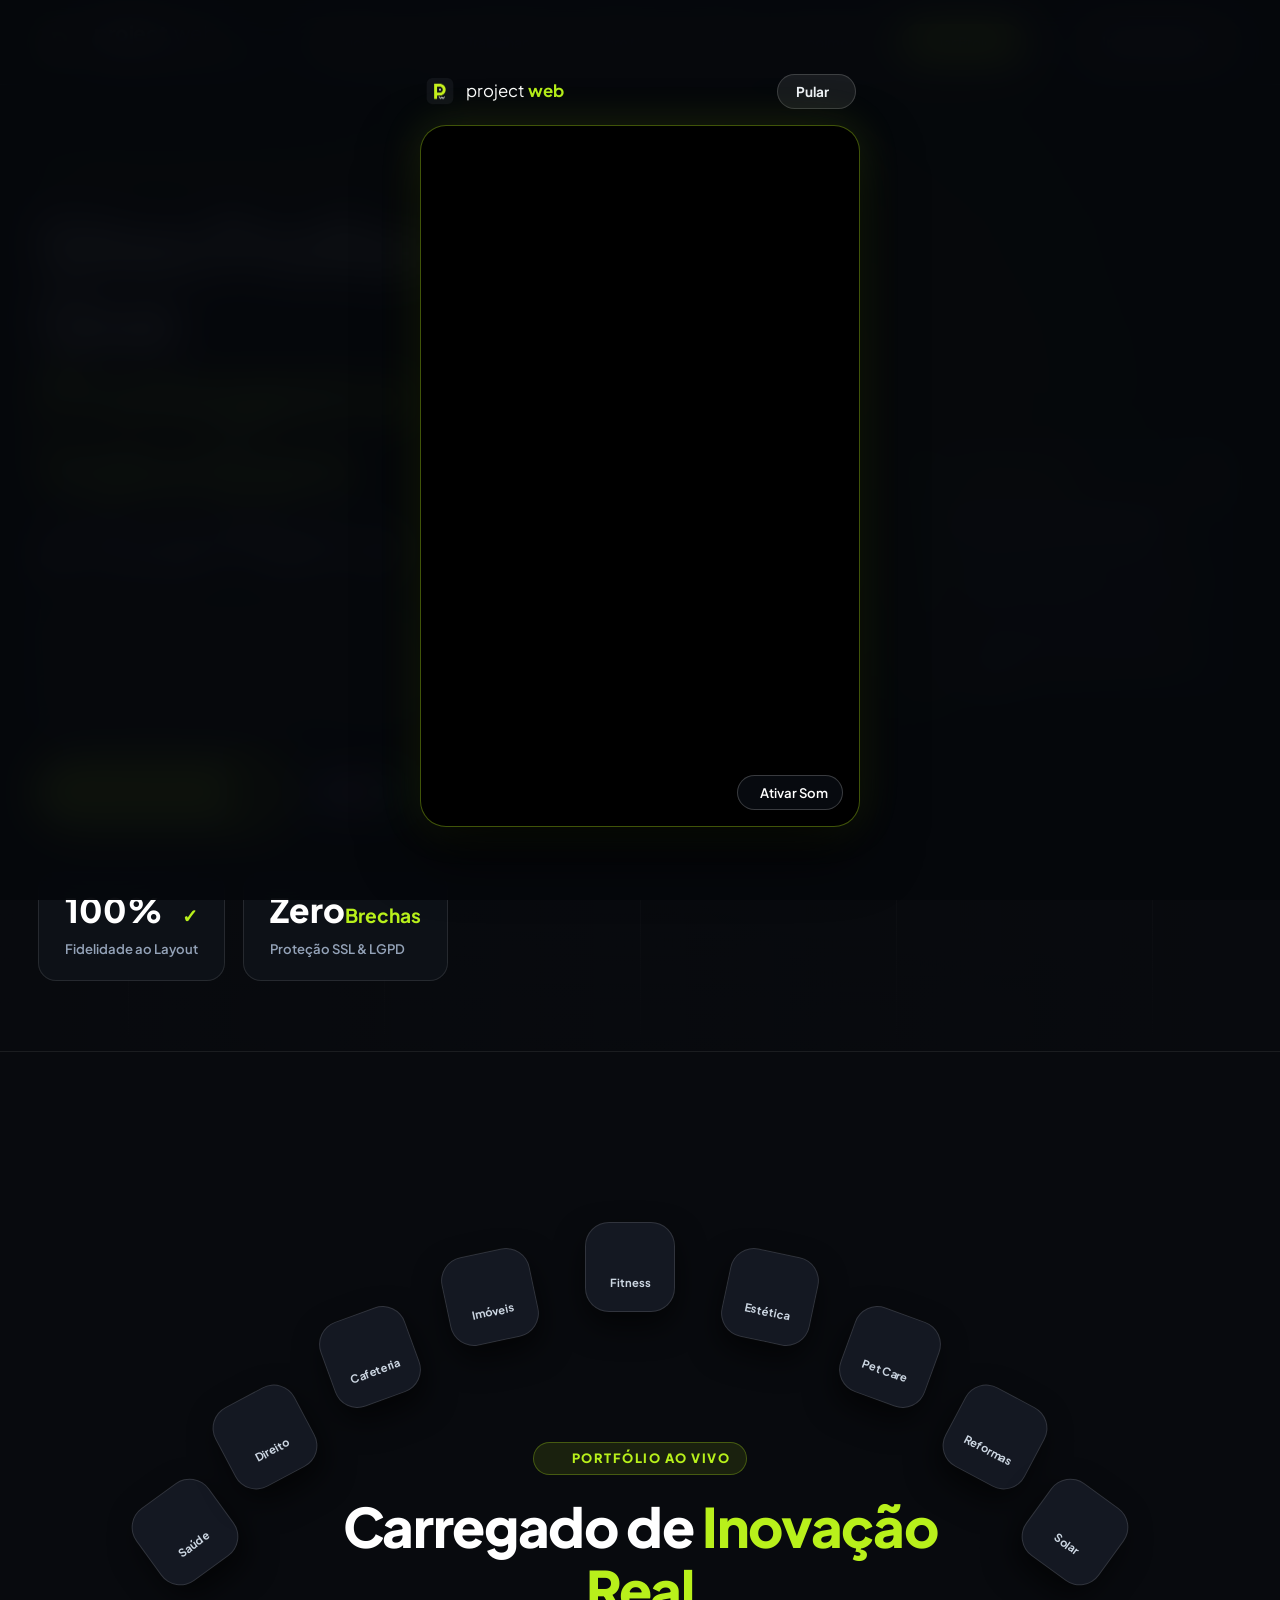
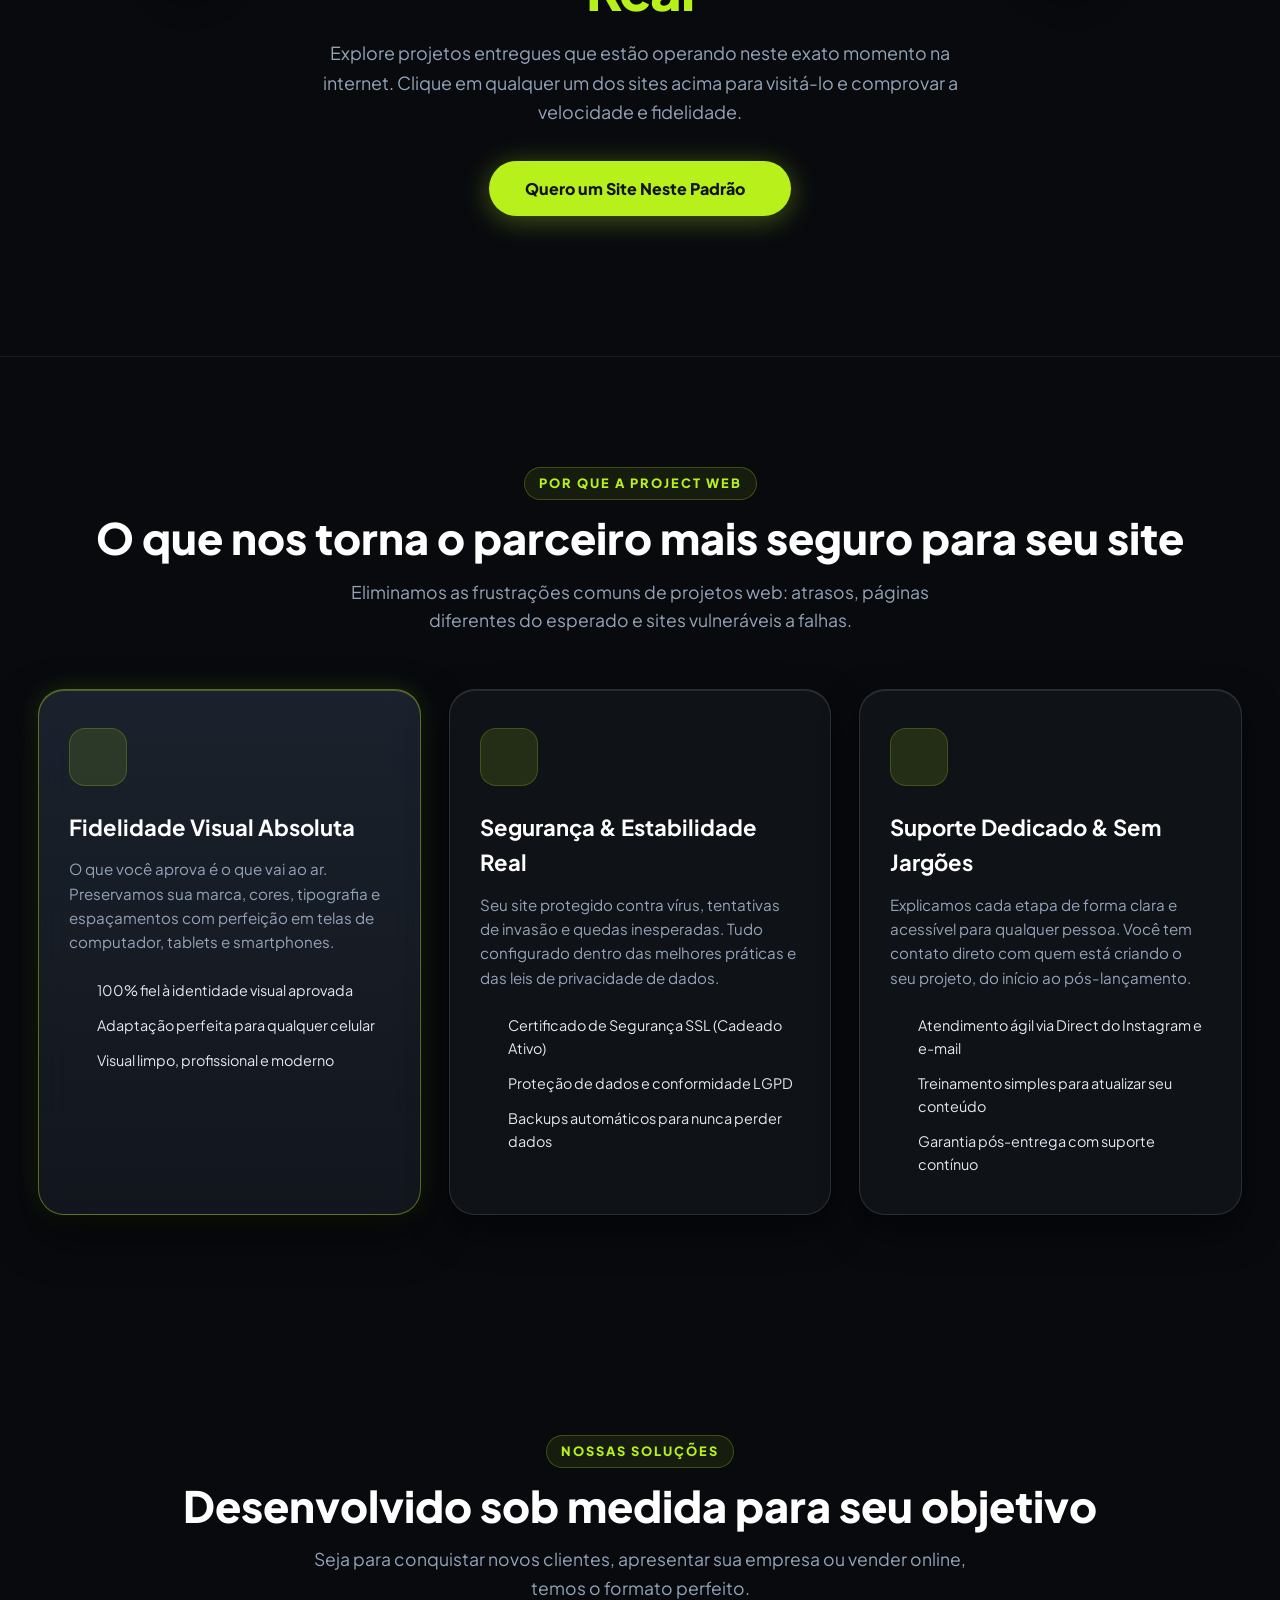
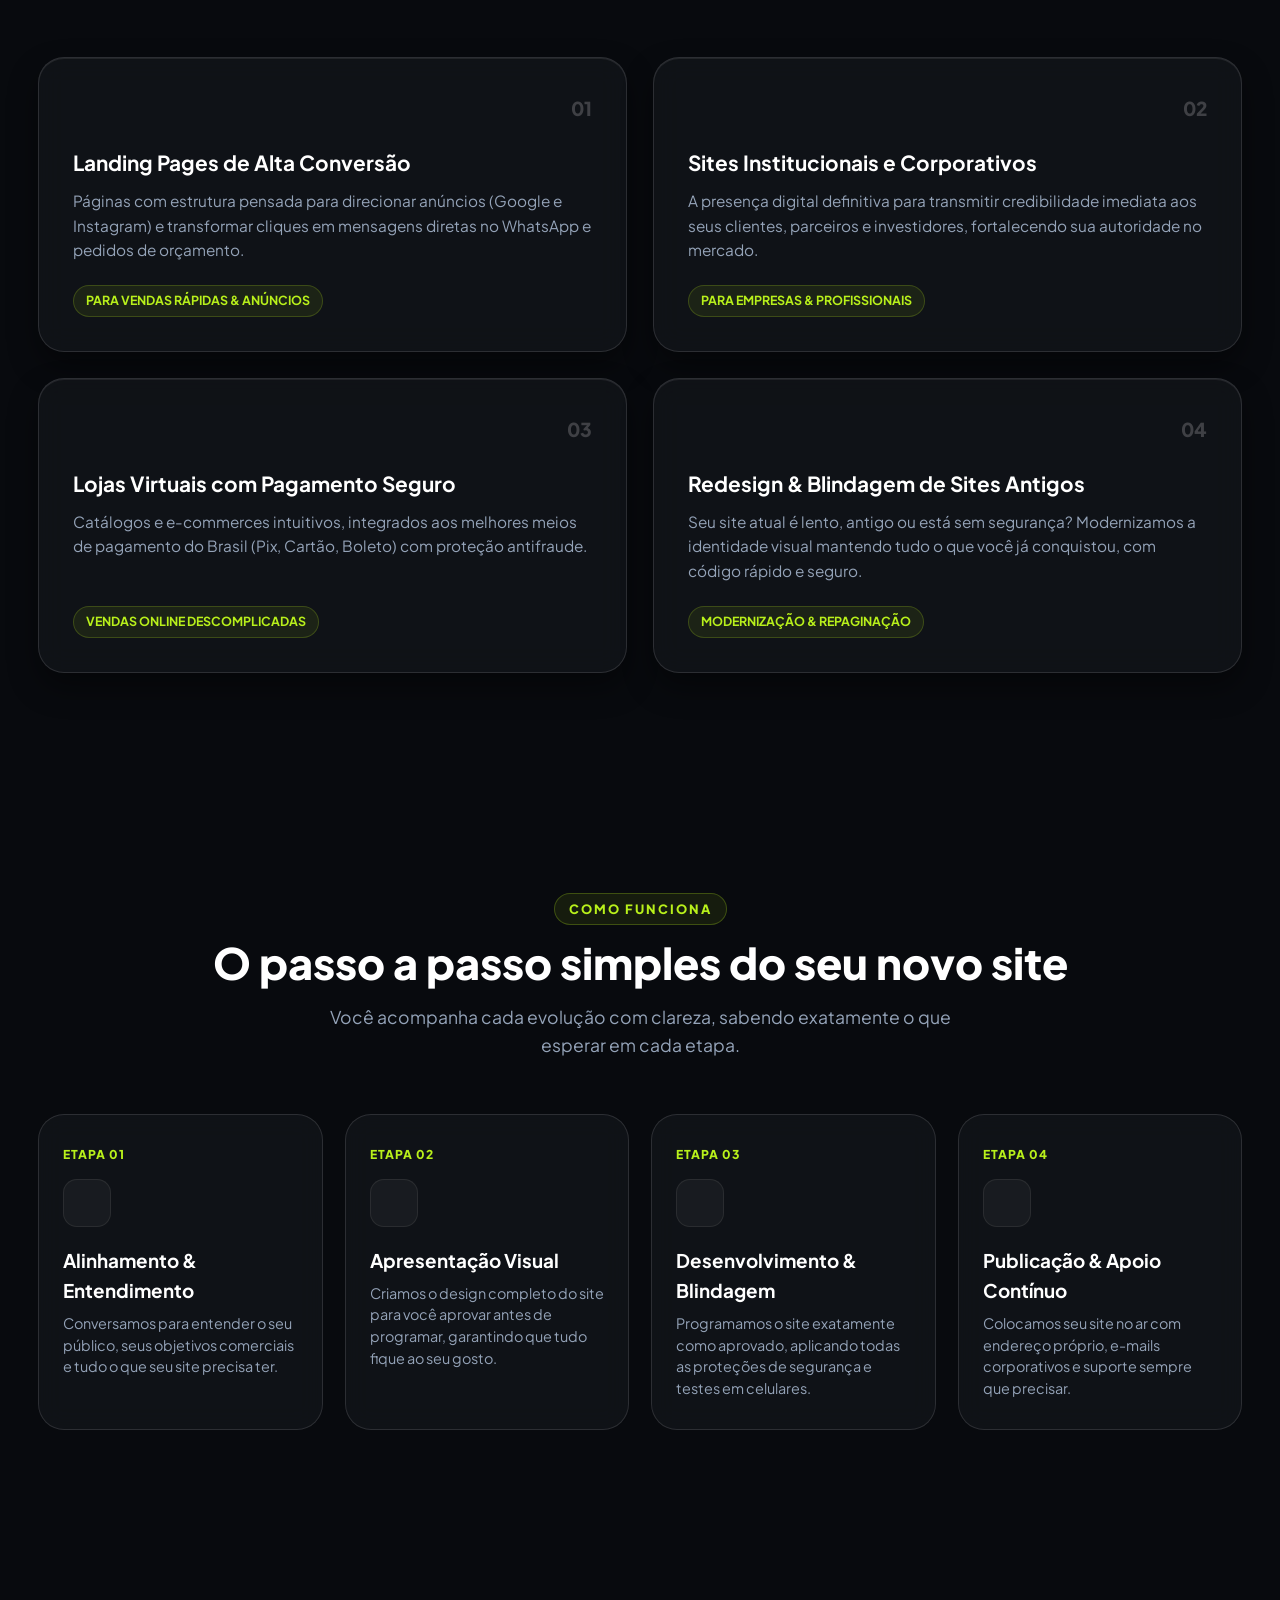
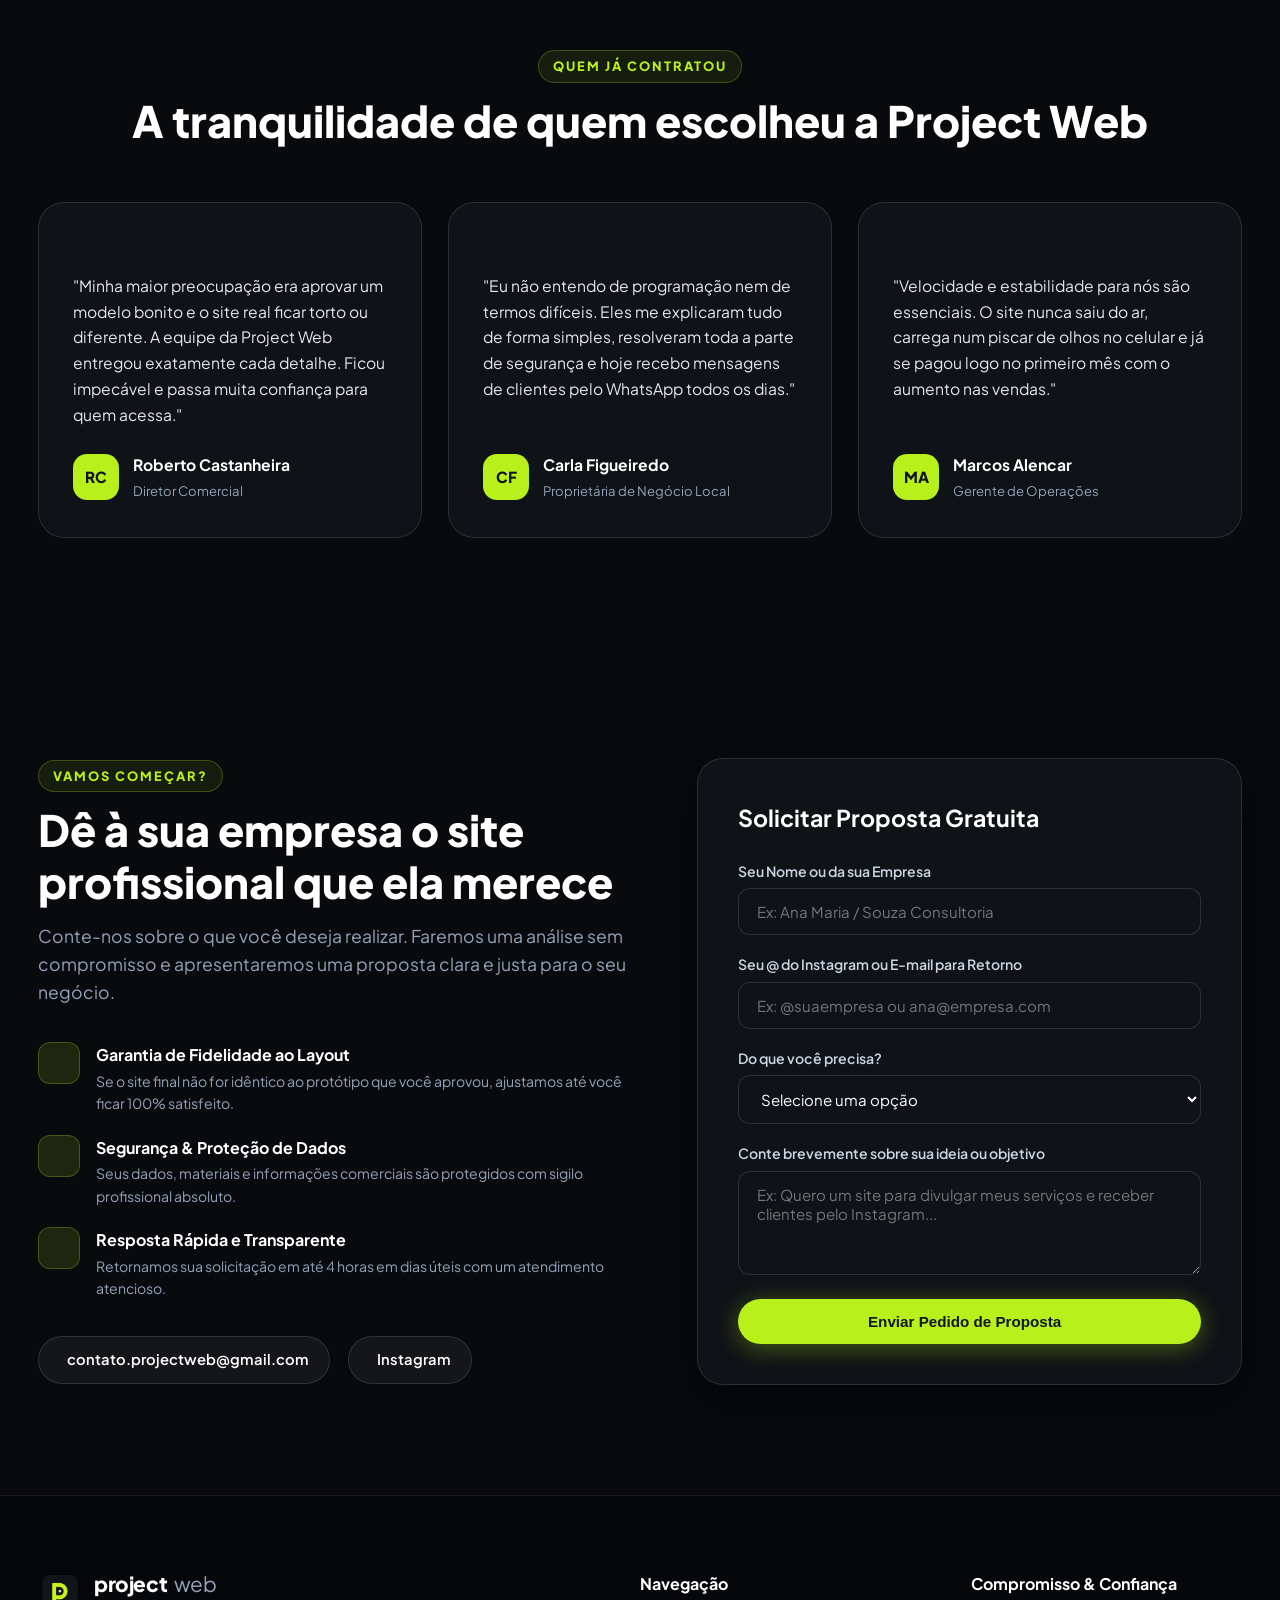
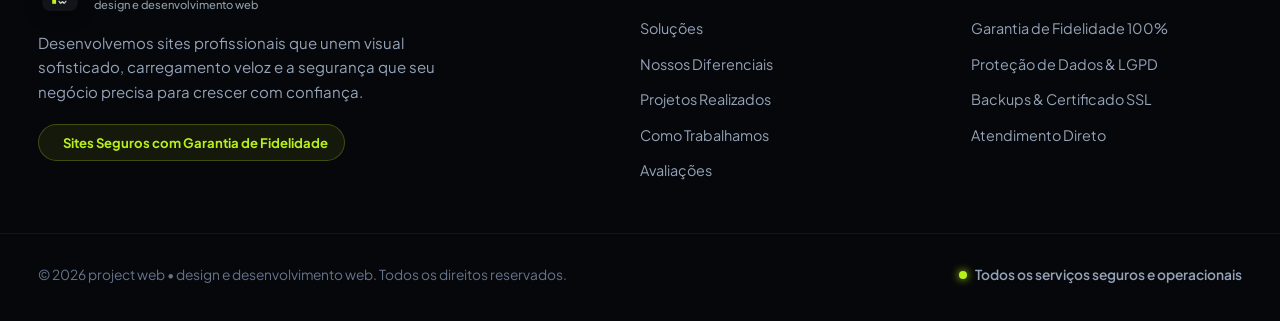
==== commit 07963b33: "Add intro splash video modal on site entry" ====
--- a/index.html
+++ b/index.html
@@ -13,6 +13,34 @@
   <script src="https://unpkg.com/lucide@latest"></script>
 </head>
 <body>
+  <div id="introModal" class="intro-overlay">
+    <div class="intro-container">
+      <div class="intro-header">
+        <div class="intro-brand">
+          <img src="logo.png" alt="project web logo">
+          <span>project <strong>web</strong></span>
+        </div>
+        <button id="skipIntroBtn" class="intro-skip-btn" aria-label="Entrar no site">
+          <span>Pular</span>
+          <i data-lucide="arrow-right"></i>
+        </button>
+      </div>
+      <div class="intro-video-wrapper">
+        <video id="introVideo" playsinline autoplay muted preload="auto">
+          <source src="intro.mp4" type="video/mp4">
+          <source src="video entrada do site.mp4" type="video/mp4">
+          Seu navegador não suporta a reprodução de vídeo.
+        </video>
+        <div class="intro-controls">
+          <button id="introAudioToggle" class="intro-control-btn" aria-label="Ativar/Desativar som">
+            <i data-lucide="volume-x" id="introAudioIcon"></i>
+            <span id="introAudioLabel">Ativar Som</span>
+          </button>
+        </div>
+      </div>
+    </div>
+  </div>
+
   <header class="navbar">
     <div class="container nav-container">
       <a href="#" class="brand-logo">
--- a/style.css
+++ b/style.css
@@ -1645,3 +1645,142 @@
     font-size: 2.1rem;
   }
 }
+
+/* Intro Overlay */
+.intro-overlay {
+  position: fixed;
+  inset: 0;
+  z-index: 99999;
+  background: rgba(6, 8, 12, 0.95);
+  backdrop-filter: blur(20px);
+  -webkit-backdrop-filter: blur(20px);
+  display: flex;
+  align-items: center;
+  justify-content: center;
+  padding: 24px;
+  opacity: 1;
+  visibility: visible;
+  transition: opacity 0.6s cubic-bezier(0.16, 1, 0.3, 1), visibility 0.6s ease;
+}
+
+.intro-overlay.intro-hidden {
+  opacity: 0;
+  visibility: hidden;
+  pointer-events: none;
+}
+
+.intro-container {
+  width: 100%;
+  max-width: 440px;
+  display: flex;
+  flex-direction: column;
+  gap: 16px;
+  animation: introPop 0.5s cubic-bezier(0.16, 1, 0.3, 1) backwards;
+}
+
+@keyframes introPop {
+  0% { transform: scale(0.92); opacity: 0; }
+  100% { transform: scale(1); opacity: 1; }
+}
+
+.intro-header {
+  display: flex;
+  align-items: center;
+  justify-content: space-between;
+  padding: 0 4px;
+}
+
+.intro-brand {
+  display: flex;
+  align-items: center;
+  gap: 10px;
+  font-size: 1.05rem;
+  color: #fff;
+}
+
+.intro-brand img {
+  width: 32px;
+  height: 32px;
+  object-fit: contain;
+}
+
+.intro-brand strong {
+  color: var(--color-lime);
+}
+
+.intro-skip-btn {
+  display: inline-flex;
+  align-items: center;
+  gap: 8px;
+  background: rgba(255, 255, 255, 0.08);
+  border: 1px solid rgba(255, 255, 255, 0.16);
+  color: #f1f5f9;
+  font-family: inherit;
+  font-size: 0.85rem;
+  font-weight: 700;
+  padding: 8px 18px;
+  border-radius: var(--radius-full);
+  cursor: pointer;
+  transition: var(--transition);
+}
+
+.intro-skip-btn:hover {
+  background: var(--color-lime);
+  color: var(--color-darker);
+  border-color: var(--color-lime);
+  transform: translateY(-2px);
+  box-shadow: 0 8px 20px var(--color-lime-glow);
+}
+
+.intro-video-wrapper {
+  position: relative;
+  width: 100%;
+  aspect-ratio: 9 / 16;
+  max-height: 78vh;
+  border-radius: var(--radius-card);
+  overflow: hidden;
+  background: #000;
+  border: 1px solid rgba(184, 240, 27, 0.35);
+  box-shadow: 0 25px 60px rgba(0, 0, 0, 0.8), 0 0 40px rgba(184, 240, 27, 0.15);
+}
+
+.intro-video-wrapper video {
+  width: 100%;
+  height: 100%;
+  object-fit: cover;
+  display: block;
+}
+
+.intro-controls {
+  position: absolute;
+  bottom: 16px;
+  left: 16px;
+  right: 16px;
+  display: flex;
+  justify-content: flex-end;
+  pointer-events: none;
+}
+
+.intro-control-btn {
+  pointer-events: auto;
+  display: inline-flex;
+  align-items: center;
+  gap: 8px;
+  background: rgba(10, 14, 20, 0.75);
+  border: 1px solid rgba(255, 255, 255, 0.2);
+  color: #fff;
+  font-family: inherit;
+  font-size: 0.82rem;
+  font-weight: 600;
+  padding: 8px 14px;
+  border-radius: var(--radius-full);
+  cursor: pointer;
+  backdrop-filter: blur(10px);
+  transition: var(--transition);
+}
+
+.intro-control-btn:hover {
+  background: rgba(184, 240, 27, 0.25);
+  border-color: var(--color-lime);
+  color: var(--color-lime);
+}
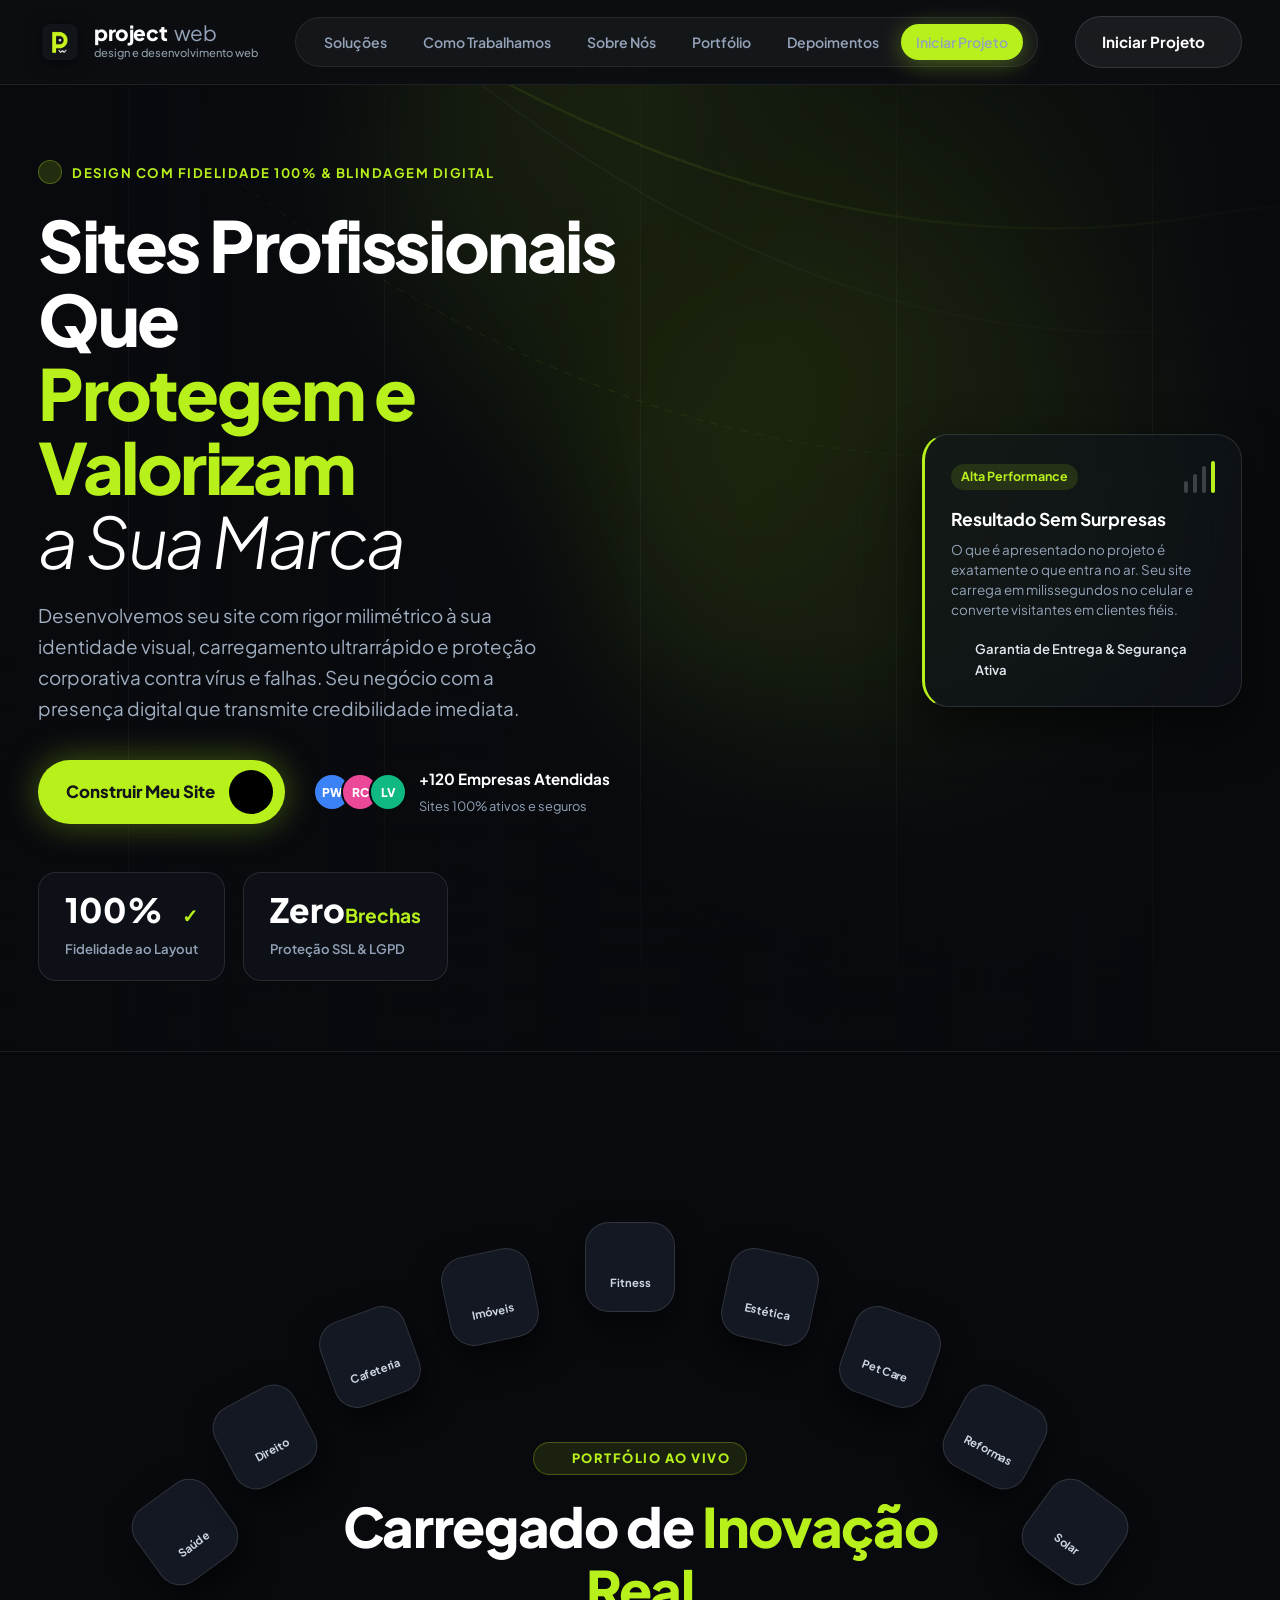
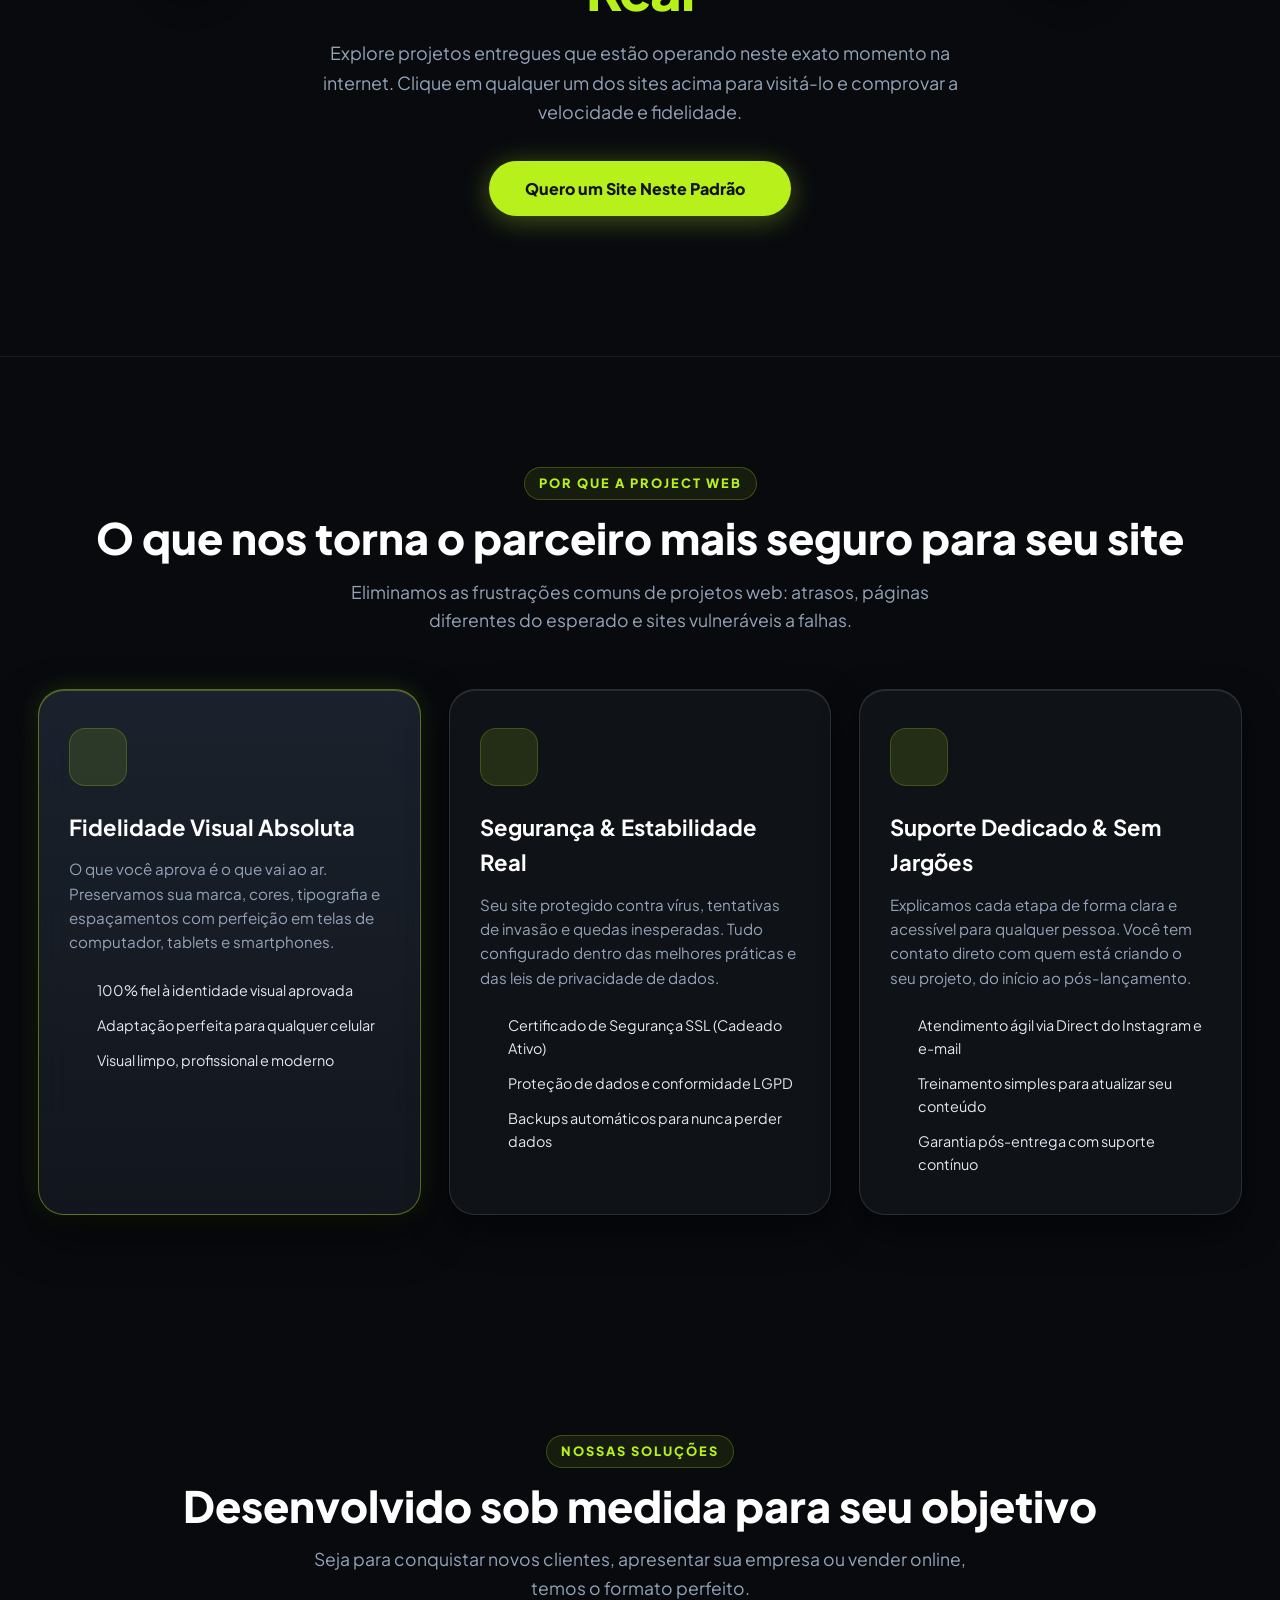
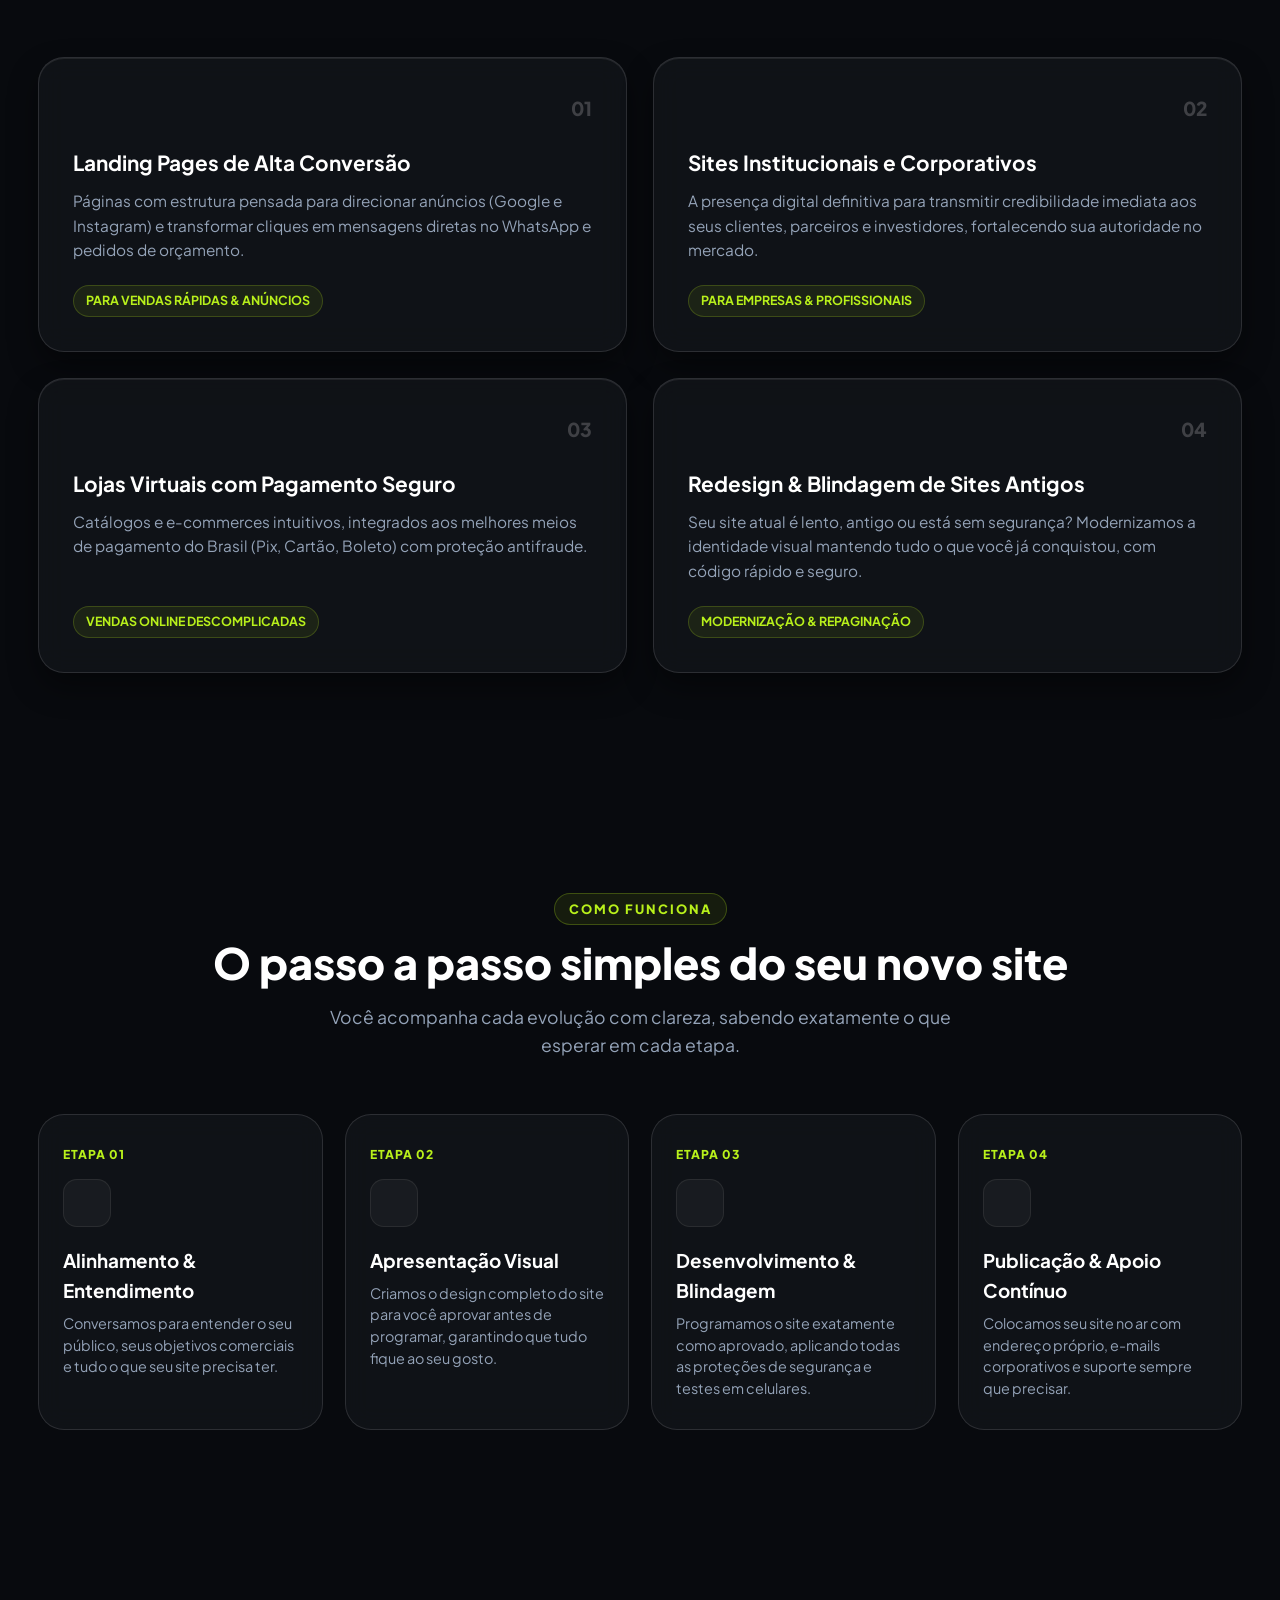
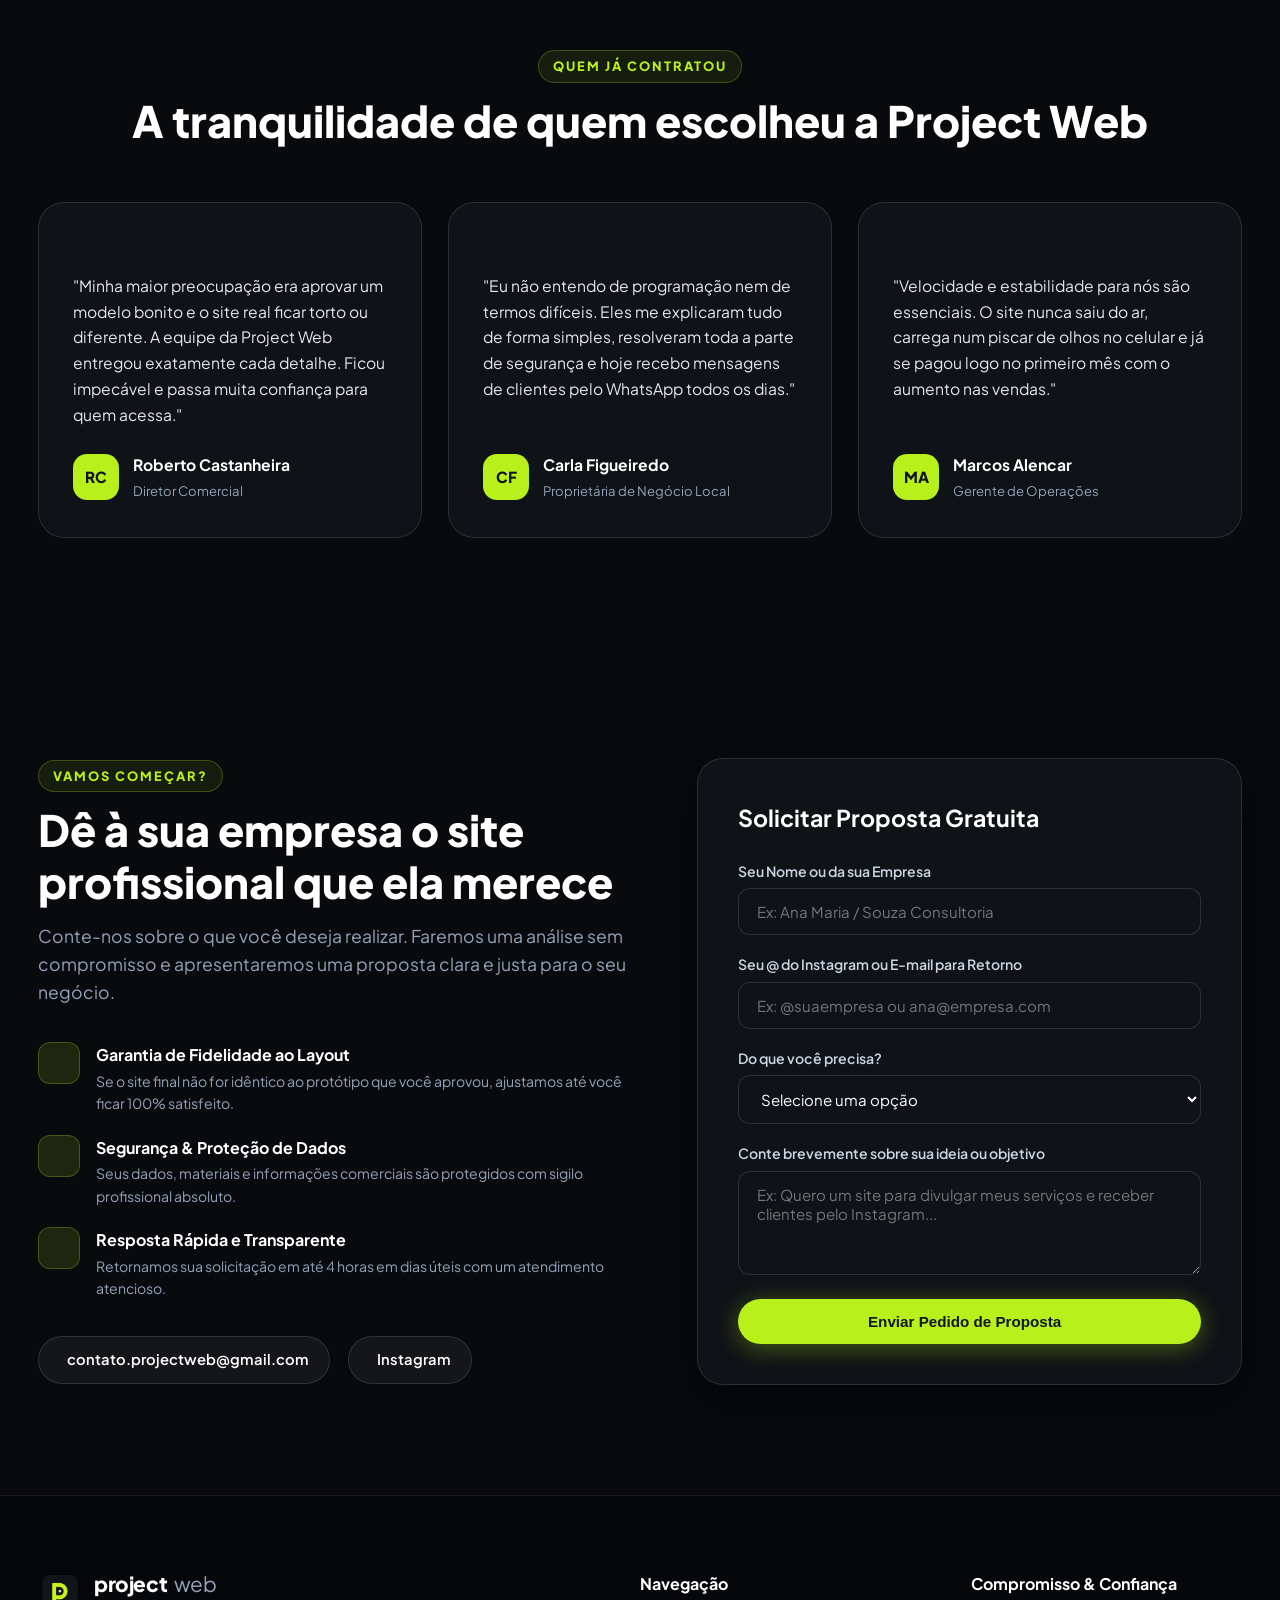
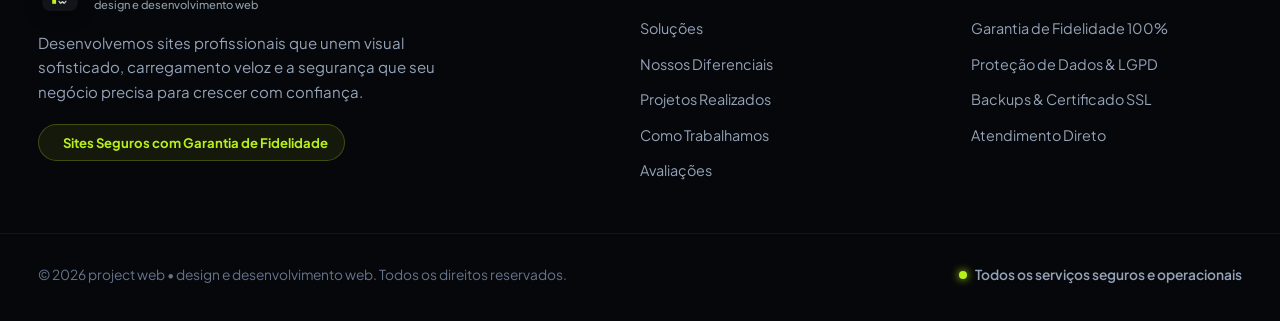
==== commit 2bcb3953: "Show intro video only on mobile with autoplay and audio enabled" ====
--- a/index.html
+++ b/index.html
@@ -26,15 +26,21 @@
         </button>
       </div>
       <div class="intro-video-wrapper">
-        <video id="introVideo" playsinline autoplay muted preload="auto">
+        <video id="introVideo" playsinline preload="auto">
           <source src="intro.mp4" type="video/mp4">
           <source src="video entrada do site.mp4" type="video/mp4">
           Seu navegador não suporta a reprodução de vídeo.
         </video>
+        <div id="introTapToPlay" class="intro-tap-prompt">
+          <div class="tap-pill">
+            <i data-lucide="play" style="fill: var(--color-lime); width: 18px; height: 18px;"></i>
+            <span>Toque para assistir com som</span>
+          </div>
+        </div>
         <div class="intro-controls">
           <button id="introAudioToggle" class="intro-control-btn" aria-label="Ativar/Desativar som">
-            <i data-lucide="volume-x" id="introAudioIcon"></i>
-            <span id="introAudioLabel">Ativar Som</span>
+            <i data-lucide="volume-2" id="introAudioIcon"></i>
+            <span id="introAudioLabel">Som Ativado</span>
           </button>
         </div>
       </div>
--- a/style.css
+++ b/style.css
@@ -1646,27 +1646,34 @@
   }
 }
 
-/* Intro Overlay */
+/* Intro Overlay - Exibido apenas em dispositivos Mobile */
 .intro-overlay {
   position: fixed;
   inset: 0;
   z-index: 99999;
-  background: rgba(6, 8, 12, 0.95);
+  background: rgba(6, 8, 12, 0.96);
   backdrop-filter: blur(20px);
   -webkit-backdrop-filter: blur(20px);
-  display: flex;
+  display: none;
   align-items: center;
   justify-content: center;
-  padding: 24px;
+  padding: 20px;
   opacity: 1;
   visibility: visible;
   transition: opacity 0.6s cubic-bezier(0.16, 1, 0.3, 1), visibility 0.6s ease;
 }
 
+@media (max-width: 768px) {
+  .intro-overlay {
+    display: flex;
+  }
+}
+
 .intro-overlay.intro-hidden {
-  opacity: 0;
-  visibility: hidden;
-  pointer-events: none;
+  opacity: 0 !important;
+  visibility: hidden !important;
+  pointer-events: none !important;
+  display: none !important;
 }
 
 .intro-container {
@@ -1784,3 +1791,41 @@
   border-color: var(--color-lime);
   color: var(--color-lime);
 }
+
+.intro-tap-prompt {
+  position: absolute;
+  inset: 0;
+  display: flex;
+  align-items: center;
+  justify-content: center;
+  background: rgba(0, 0, 0, 0.35);
+  cursor: pointer;
+  transition: var(--transition);
+  z-index: 10;
+}
+
+.intro-tap-prompt.tap-hidden {
+  opacity: 0;
+  pointer-events: none;
+  visibility: hidden;
+}
+
+.tap-pill {
+  display: inline-flex;
+  align-items: center;
+  gap: 10px;
+  background: rgba(8, 10, 14, 0.88);
+  border: 1px solid var(--border-lime);
+  color: #fff;
+  padding: 12px 22px;
+  border-radius: var(--radius-full);
+  font-size: 0.9rem;
+  font-weight: 700;
+  box-shadow: 0 10px 30px rgba(0, 0, 0, 0.6), 0 0 25px var(--color-lime-glow);
+  animation: pulseTap 1.8s infinite ease-in-out;
+}
+
+@keyframes pulseTap {
+  0%, 100% { transform: scale(1); }
+  50% { transform: scale(1.05); }
+}
